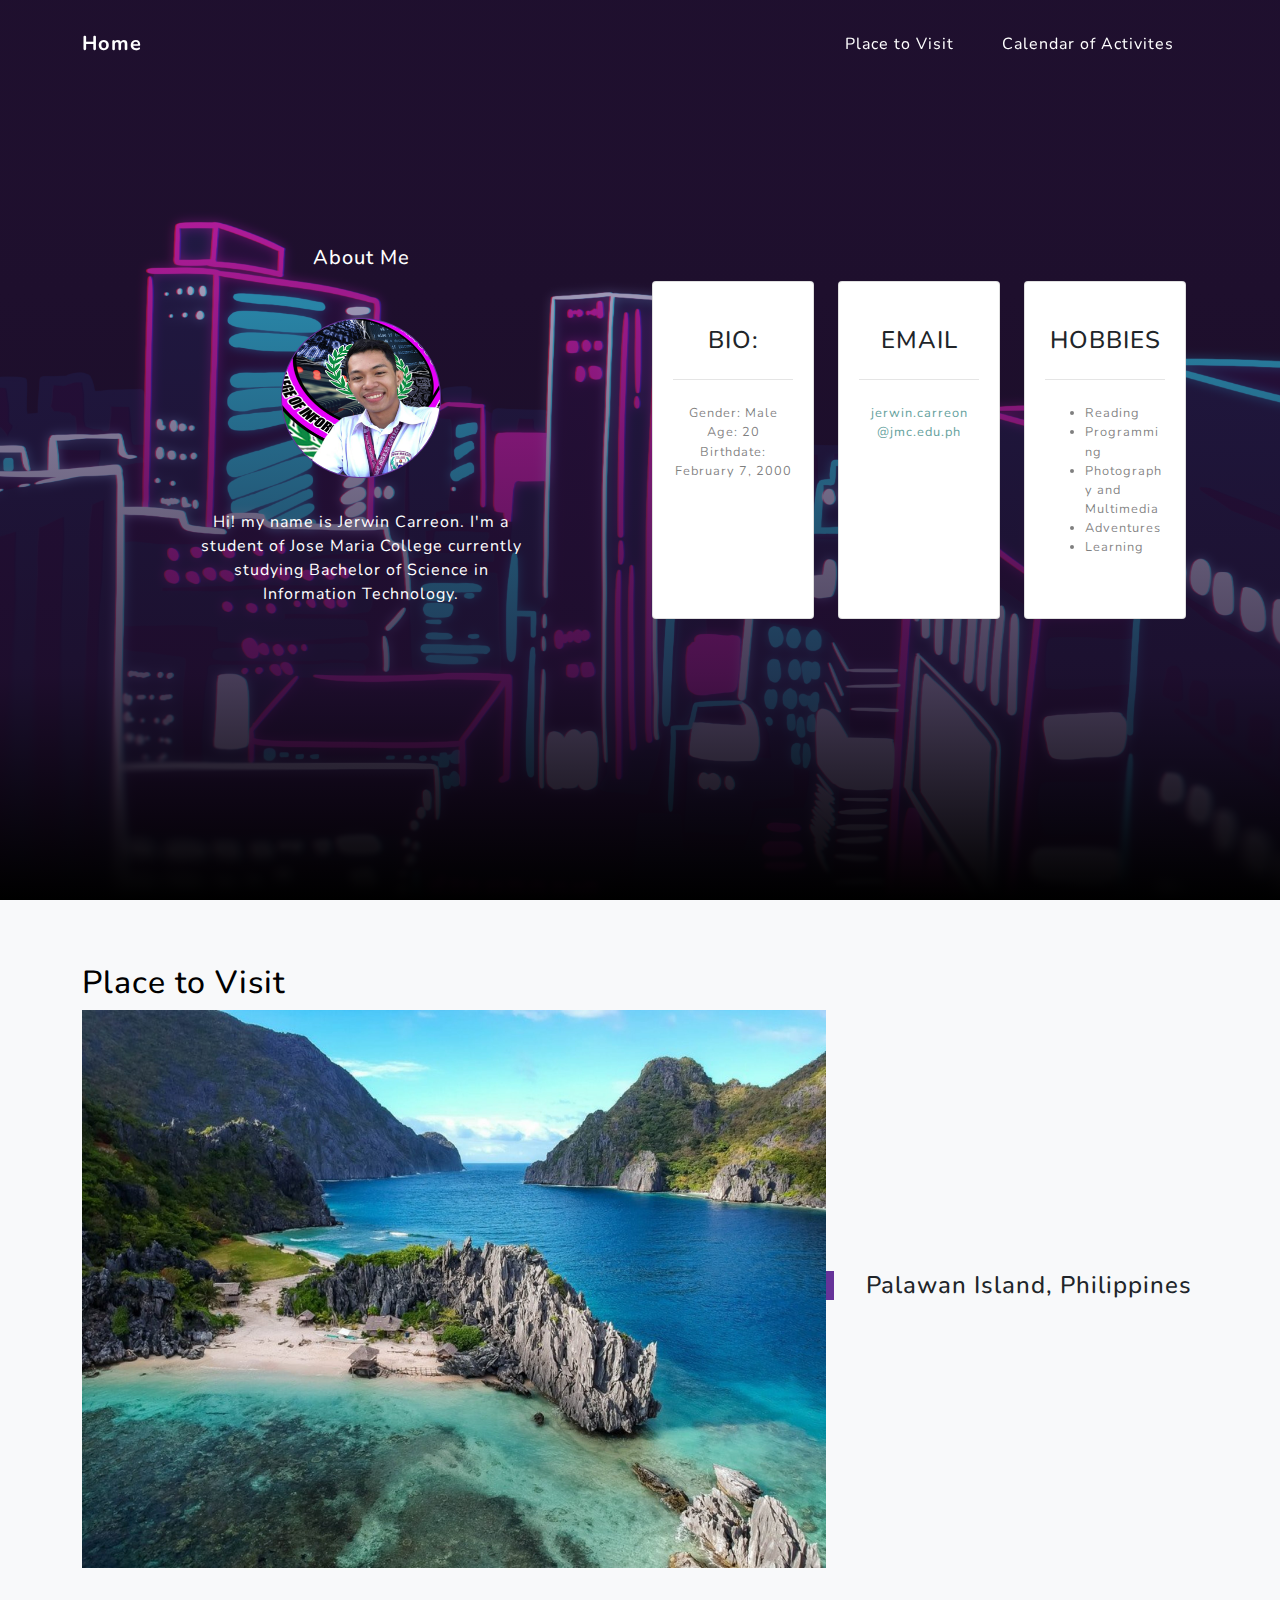
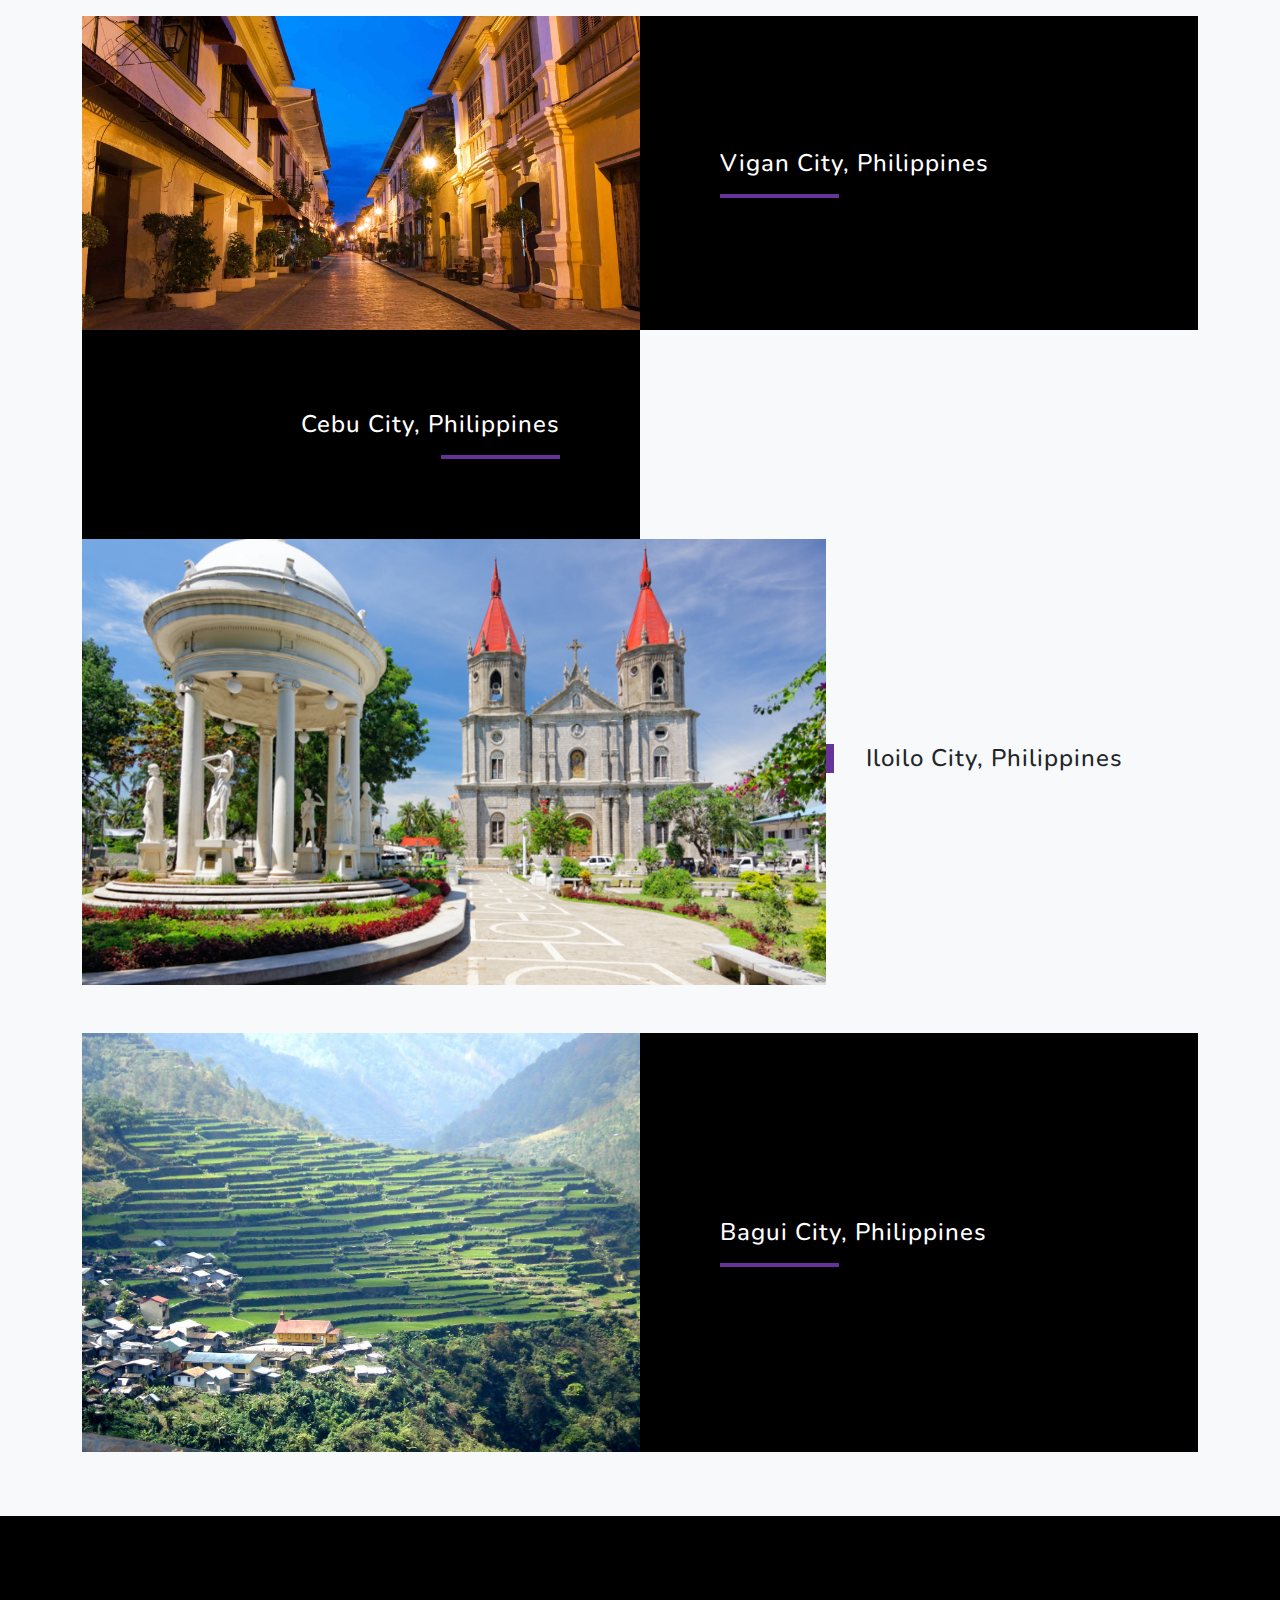
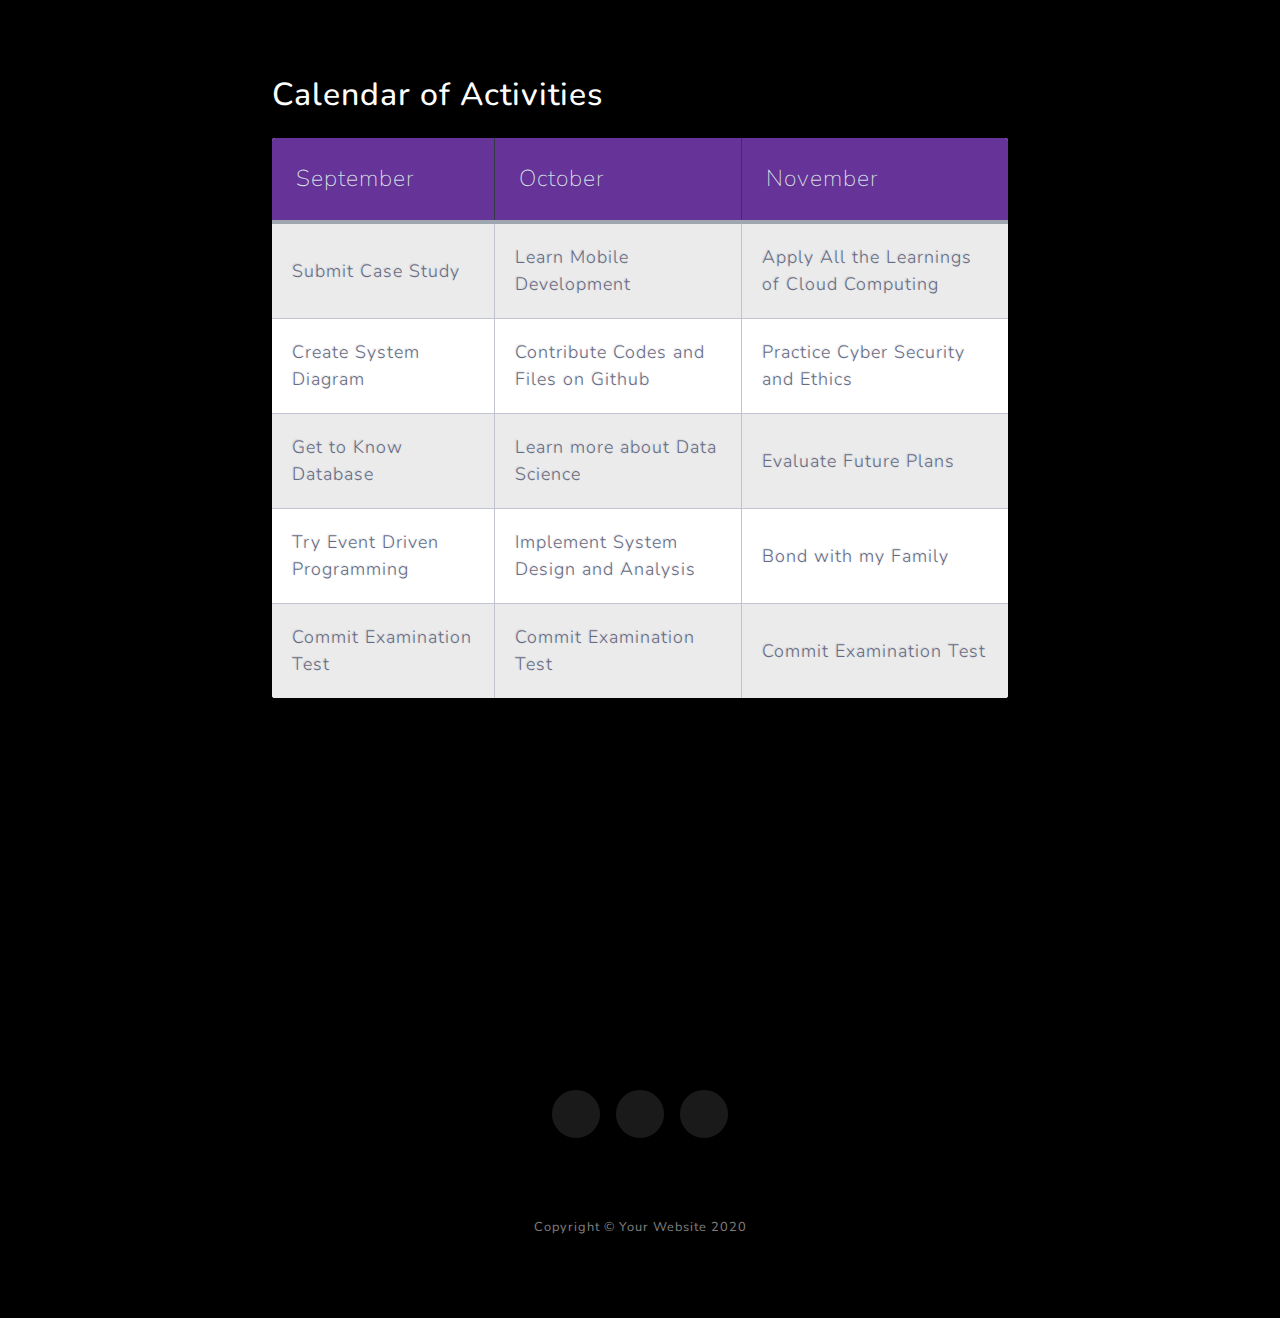
==== about/about.html @ 85ac8899 "first commit" ====
<!DOCTYPE html>
<html lang="en">
    <head>
        <meta charset="utf-8" />
        <meta name="viewport" content="width=device-width, initial-scale=1, shrink-to-fit=no" />
        <meta name="description" content="Personal Site" />
        <meta name="author" content="Jerwin Carreon" />
        <title>About</title>
        <link rel="icon" type="image/x-icon" href="assets/img/favicon.ico" />
        <!-- Font Awesome icons (free version)-->
        <script src="https://use.fontawesome.com/releases/v5.13.0/js/all.js" crossorigin="anonymous"></script>
        <!-- Google fonts-->
        <link href="https://fonts.googleapis.com/css?family=Varela+Round" rel="stylesheet" />
        <link href="https://fonts.googleapis.com/css?family=Nunito:200,200i,300,300i,400,400i,600,600i,700,700i,800,800i,900,900i" rel="stylesheet" />
        <!-- Core theme CSS (includes Bootstrap)-->
        <link href="../css/styles.css" rel="stylesheet" />
    </head>
    <body id="page-top">
        <!-- Navigation-->
        <nav class="navbar navbar-expand-lg navbar-light fixed-top" id="mainNav">
            <div class="container">
                <a class="navbar-brand js-scroll-trigger" href="../index.html">Home</a>
                <button class="navbar-toggler navbar-toggler-right" type="button" data-toggle="collapse" data-target="#navbarResponsive" aria-controls="navbarResponsive" aria-expanded="false" aria-label="Toggle navigation">
                    Menu
                    <i class="fas fa-bars"></i>
                </button>
                <div class="collapse navbar-collapse" id="navbarResponsive">
                    <ul class="navbar-nav ml-auto">
                        <li class="nav-item"><a class="nav-link js-scroll-trigger" href="#visit">Place to Visit</a></li>
                        <li class="nav-item"><a class="nav-link js-scroll-trigger" href="#calendar">Calendar of Activites</a></li>
                    </ul>
                </div>
            </div>
        </nav>
        <!-- Masthead-->
        <header class="masthead">
            <div class="container d-flex h-100 align-items-center">
                <div class="container">
                    <div class="row">
                        <div class="col-md-10 col-lg-8 mx-auto text-center">
                            <h2 class="text-white mb-5">About Me</h2>
                            <img class="jerpic" src="../assets/img/jerwin.png" alt="">
                            <p class="text-white mb-5">Hi! my name is Jerwin Carreon. I'm a student of Jose Maria College currently studying Bachelor of Science in Information Technology.</p>
                        </div>
                    </div>
                </div>
                <div class="container">
                    <div class="row">
                        <div class="col-md-4 mb-3 mb-md-0">
                            <div class="card py-4 h-100">
                                <div class="card-body text-center">
                                    <h4 class="text-uppercase m-0">Bio:</h4>
                                    <hr class="my-4" />
                                    <div class="small text-black-50">
                                        Gender: Male <br>
                                        Age: 20 <br>
                                        Birthdate: February 7, 2000 <br>
                                    </div>
                                </div>
                            </div>
                        </div>
                        <div class="col-md-4 mb-3 mb-md-0">
                            <div class="card py-4 h-100">
                                <div class="card-body text-center">
                                    <i class="fas fa-envelope text-primary mb-2"></i>
                                    <h4 class="text-uppercase m-0">Email</h4>
                                    <hr class="my-4" />
                                    <div class="small text-black-50"><a href="#!">
                                        jerwin.carreon<br>
                                        @jmc.edu.ph
                                    </a></div>
                                </div>
                            </div>
                        </div>
                        <div class="col-md-4 mb-3 mb-md-0">
                            <div class="card py-4 h-100">
                                <div class="card-body text-left">
                                    <h4 class="text-uppercase m-0 text-center">Hobbies</h4>
                                    <hr class="my-4" />
                                    <div class="small text-black-50">
                                        <ul>
                                            <li>Reading</li>
                                            <li>Programming</li>
                                            <li>Photography and Multimedia</li>
                                            <li>Adventures</li>
                                            <li>Learning</li>
                                        </ul>
                                    </div>
                                </div>
                            </div>
                        </div>
                    </div>     
                </div>
            </div>
        </header>
        <!-- Place to Visit-->
        <section class="visit-section bg-light" id="visit">
            <div class="container">
                <!-- Featured-->
                <h2 style="color:black">Place to Visit</h2>
                <div class="row align-items-center no-gutters mb-4 mb-lg-5">
                    <div class="col-xl-8 col-lg-7"><img class="img-fluid mb-3 mb-lg-0" src="../assets/img/Palawan.jpg" alt="" /></div>
                    <div class="col-xl-4 col-lg-5">
                        <div class="featured-text text-center text-lg-left">
                            <h4>Palawan Island, Philippines</h4>
                        </div>
                    </div>
                </div>
                <!-- Project One Row-->
                <div class="row justify-content-center no-gutters mb-5 mb-lg-0">
                    <div class="col-lg-6"><img class="img-fluid" src="../assets/img/Vigan.jpeg" alt="" /></div>
                    <div class="col-lg-6">
                        <div class="bg-black text-center h-100 project">
                            <div class="d-flex h-100">
                                <div class="project-text w-100 my-auto text-center text-lg-left">
                                    <h4 class="text-white">Vigan City, Philippines</h4>
                                    <hr class="d-none d-lg-block mb-0 ml-0" />
                                </div>
                            </div>
                        </div>
                    </div>
                </div>
                <!-- Project Two Row-->
                <div class="row justify-content-center no-gutters">
                    <div class="col-lg-6"><img class="img-fluid" src="../assets/img/Cebu.jpeg" alt="" /></div>
                    <div class="col-lg-6 order-lg-first">
                        <div class="bg-black text-center h-100 project">
                            <div class="d-flex h-100">
                                <div class="project-text w-100 my-auto text-center text-lg-right">
                                    <h4 class="text-white">Cebu City, Philippines</h4>
                                    <hr class="d-none d-lg-block mb-0 mr-0"/>
                                </div>
                            </div>
                        </div>
                    </div>
                </div>
                <div class="row align-items-center no-gutters mb-4 mb-lg-5">
                    <div class="col-xl-8 col-lg-7"><img class="img-fluid mb-3 mb-lg-0" src="../assets/img/Iloilo.png" alt="" /></div>
                    <div class="col-xl-4 col-lg-5">
                        <div class="featured-text text-center text-lg-left">
                            <h4>Iloilo City, Philippines</h4>
                        </div>
                    </div>
                </div>
                <!-- Project One Row-->
                <div class="row justify-content-center no-gutters mb-5 mb-lg-0">
                    <div class="col-lg-6"><img class="img-fluid" src="../assets/img/Baguio.jpeg" alt="" /></div>
                    <div class="col-lg-6">
                        <div class="bg-black text-center h-100 project">
                            <div class="d-flex h-100">
                                <div class="project-text w-100 my-auto text-center text-lg-left">
                                    <h4 class="text-white">Bagui City, Philippines</h4>
                                    <hr class="d-none d-lg-block mb-0 ml-0" />
                                </div>
                            </div>
                        </div>
                    </div>
                </div>
            </div>
        </section>
        <!-- Calendar of Activies-->
        <section class="calendar-selection" id="calendar">
            <div class="container">
                <div class="row">
                    <div class="col-lg-8 mx-auto">
                        <h2 class="text-white mb-4">Calendar of Activities</h2>
                          <table class="table-fill">
                            <thead>
                            <tr>
                            <th class="text-left">September</th>
                            <th class="text-left">October</th>
                            <th class="text-left">November</th>
                            </tr>
                            </thead>
                            <tbody class="table-hover">
                            <tr>
                            <td class="text-left">Submit Case Study</td>
                            <td class="text-left">Learn Mobile Development</td>
                            <td class="text-left">Apply All the Learnings of Cloud Computing</td>
                            </tr>
                            <tr>
                            <td class="text-left">Create System Diagram</td>
                            <td class="text-left">Contribute Codes and Files on Github</td>
                            <td class="text-left">Practice Cyber Security and Ethics</td>
                            </tr>
                            <tr>
                            <td class="text-left">Get to Know Database</td>
                            <td class="text-left">Learn more about Data Science</td>
                            <td class="text-left">Evaluate Future Plans</td>
                        </tr>
                            <tr>
                            <td class="text-left">Try Event Driven Programming</td>
                            <td class="text-left">Implement System Design and Analysis</td>
                            <td class="text-left">Bond with my Family</td>
                            </tr>
                            <tr>
                            <td class="text-left">Commit Examination Test</td>
                            <td class="text-left">Commit Examination Test</td>
                            <td class="text-left">Commit Examination Test</td>
                            </tr>
                            </tbody>
                            </table>
                            <br>
                            <br>
                            <br>
                    </div>
                </div>
            </div>
        </section>
        <!-- Contact-->
        <section class="contact-section bg-black">
            <div class="social d-flex justify-content-center">
                <a class="mx-2" href="#!"><i class="fab fa-twitter"></i></a>
                <a class="mx-2" href="#!"><i class="fab fa-facebook-f"></i></a>
                <a class="mx-2" href="#!"><i class="fab fa-github"></i></a>
            </div>
        </section>
        <!-- Footer-->
        <footer class="footer bg-black small text-center text-white-50"><div class="container">Copyright © Your Website 2020</div></footer>
        <!-- Bootstrap core JS-->
        <script src="https://cdnjs.cloudflare.com/ajax/libs/jquery/3.5.1/jquery.min.js"></script>
        <script src="https://stackpath.bootstrapcdn.com/bootstrap/4.5.0/js/bootstrap.bundle.min.js"></script>
        <!-- Third party plugin JS-->
        <script src="https://cdnjs.cloudflare.com/ajax/libs/jquery-easing/1.4.1/jquery.easing.min.js"></script>
        <!-- Core theme JS-->
        <script src="../js/scripts.js"></script>
    </body>
---- css/styles.css ----
@charset "UTF-8";

@import url(https://fonts.googleapis.com/css?family=Roboto:400,500,700,300,100);
/*!
* Start Bootstrap - Grayscale v6.0.2 (https://startbootstrap.com/themes/grayscale)
* Copyright 2013-2020 Start Bootstrap
* Licensed under MIT (https://github.com/StartBootstrap/startbootstrap-grayscale/blob/master/LICENSE)
*/
/*!
 * Bootstrap v4.5.0 (https://getbootstrap.com/)
 * Copyright 2011-2020 The Bootstrap Authors
 * Copyright 2011-2020 Twitter, Inc.
 * Licensed under MIT (https://github.com/twbs/bootstrap/blob/master/LICENSE)
 */
:root {
  --blue: #007bff;
  --indigo: #6610f2;
  --purple: #6f42c1;
  --pink: #e83e8c;
  --red: #dc3545;
  --orange: #fd7e14;
  --yellow: #ffc107;
  --green: #28a745;
  --teal: #64a19d;
  --cyan: #17a2b8;
  --white: #fff;
  --gray: #6c757d;
  --gray-dark: #343a40;
  --primary: #64a19d;
  --secondary: #6c757d;
  --success: #28a745;
  --info: #17a2b8;
  --warning: #ffc107;
  --danger: #dc3545;
  --light: #f8f9fa;
  --dark: #343a40;
  --black: #000000;
  --breakpoint-xs: 0;
  --breakpoint-sm: 576px;
  --breakpoint-md: 768px;
  --breakpoint-lg: 992px;
  --breakpoint-xl: 1200px;
  --font-family-sans-serif: -apple-system, BlinkMacSystemFont, "Segoe UI", Roboto, "Helvetica Neue", Arial, "Noto Sans", sans-serif, "Apple Color Emoji", "Segoe UI Emoji", "Segoe UI Symbol", "Noto Color Emoji";
  --font-family-monospace: SFMono-Regular, Menlo, Monaco, Consolas, "Liberation Mono", "Courier New", monospace;
}

*,
*::before,
*::after {
  box-sizing: border-box;
}

html {
  font-family: sans-serif;
  line-height: 1.15;
  -webkit-text-size-adjust: 100%;
  -webkit-tap-highlight-color: rgba(0, 0, 0, 0);
}

article, aside, figcaption, figure, footer, header, hgroup, main, nav, section {
  display: block;
}

body {
  margin: 0;
  font-family: "Nunito", -apple-system, BlinkMacSystemFont, "Segoe UI", Roboto, "Helvetica Neue", Arial, sans-serif, "Apple Color Emoji", "Segoe UI Emoji", "Segoe UI Symbol", "Noto Color Emoji";
  font-size: 1rem;
  font-weight: 400;
  line-height: 1.5;
  color: #212529;
  text-align: left;
  background-color: #fff;
}

[tabindex="-1"]:focus:not(:focus-visible) {
  outline: 0 !important;
}

hr {
  box-sizing: content-box;
  height: 0;
  overflow: visible;
}

h1, h2, h3, h4, h5, h6 {
  margin-top: 0;
  margin-bottom: 0.5rem;
}

p {
  margin-top: 0;
  margin-bottom: 1rem;
}

abbr[title],
abbr[data-original-title] {
  text-decoration: underline;
  -webkit-text-decoration: underline dotted;
          text-decoration: underline dotted;
  cursor: help;
  border-bottom: 0;
  -webkit-text-decoration-skip-ink: none;
          text-decoration-skip-ink: none;
}

address {
  margin-bottom: 1rem;
  font-style: normal;
  line-height: inherit;
}

ol,
ul,
dl {
  margin-top: 0;
  margin-bottom: 1rem;
}

ol ol,
ul ul,
ol ul,
ul ol {
  margin-bottom: 0;
}

dt {
  font-weight: 700;
}

dd {
  margin-bottom: 0.5rem;
  margin-left: 0;
}

blockquote {
  margin: 0 0 1rem;
}

b,
strong {
  font-weight: bolder;
}

small {
  font-size: 80%;
}

sub,
sup {
  position: relative;
  font-size: 75%;
  line-height: 0;
  vertical-align: baseline;
}

sub {
  bottom: -0.25em;
}

sup {
  top: -0.5em;
}

a {
  color: #64a19d;
  text-decoration: none;
  background-color: transparent;
}
a:hover {
  color: #467370;
  text-decoration: underline;
}

a:not([href]) {
  color: inherit;
  text-decoration: none;
}
a:not([href]):hover {
  color: inherit;
  text-decoration: none;
}

pre,
code,
kbd,
samp {
  font-family: SFMono-Regular, Menlo, Monaco, Consolas, "Liberation Mono", "Courier New", monospace;
  font-size: 1em;
}

pre {
  margin-top: 0;
  margin-bottom: 1rem;
  overflow: auto;
  -ms-overflow-style: scrollbar;
}

figure {
  margin: 0 0 1rem;
}

img {
  vertical-align: middle;
  border-style: none;
}

svg {
  overflow: hidden;
  vertical-align: middle;
}

table {
  border-collapse: collapse;
}

caption {
  padding-top: 0.75rem;
  padding-bottom: 0.75rem;
  color: #6c757d;
  text-align: left;
  caption-side: bottom;
}

th {
  text-align: inherit;
}

label {
  display: inline-block;
  margin-bottom: 0.5rem;
}

button {
  border-radius: 0;
}

button:focus {
  outline: 1px dotted;
  outline: 5px auto -webkit-focus-ring-color;
}

input,
button,
select,
optgroup,
textarea {
  margin: 0;
  font-family: inherit;
  font-size: inherit;
  line-height: inherit;
}

button,
input {
  overflow: visible;
}

button,
select {
  text-transform: none;
}

[role=button] {
  cursor: pointer;
}

select {
  word-wrap: normal;
}

button,
[type=button],
[type=reset],
[type=submit] {
  -webkit-appearance: button;
}

button:not(:disabled),
[type=button]:not(:disabled),
[type=reset]:not(:disabled),
[type=submit]:not(:disabled) {
  cursor: pointer;
}

button::-moz-focus-inner,
[type=button]::-moz-focus-inner,
[type=reset]::-moz-focus-inner,
[type=submit]::-moz-focus-inner {
  padding: 0;
  border-style: none;
}

input[type=radio],
input[type=checkbox] {
  box-sizing: border-box;
  padding: 0;
}

textarea {
  overflow: auto;
  resize: vertical;
}

fieldset {
  min-width: 0;
  padding: 0;
  margin: 0;
  border: 0;
}

legend {
  display: block;
  width: 100%;
  max-width: 100%;
  padding: 0;
  margin-bottom: 0.5rem;
  font-size: 1.5rem;
  line-height: inherit;
  color: inherit;
  white-space: normal;
}

progress {
  vertical-align: baseline;
}

[type=number]::-webkit-inner-spin-button,
[type=number]::-webkit-outer-spin-button {
  height: auto;
}

[type=search] {
  outline-offset: -2px;
  -webkit-appearance: none;
}

[type=search]::-webkit-search-decoration {
  -webkit-appearance: none;
}

::-webkit-file-upload-button {
  font: inherit;
  -webkit-appearance: button;
}

output {
  display: inline-block;
}

summary {
  display: list-item;
  cursor: pointer;
}

template {
  display: none;
}

[hidden] {
  display: none !important;
}

h1, h2, h3, h4, h5, h6,
.h1, .h2, .h3, .h4, .h5, .h6 {
  margin-bottom: 0.5rem;
  font-weight: 500;
  line-height: 1.2;
}

h1, .h1 {
  font-size: 2.5rem;
}

h2, .h2 {
  font-size: 2rem;
}

h3, .h3 {
  font-size: 1.75rem;
}

h4, .h4 {
  font-size: 1.5rem;
}

h5, .h5 {
  font-size: 1.25rem;
}

h6, .h6 {
  font-size: 1rem;
}

.lead {
  font-size: 1.25rem;
  font-weight: 300;
}

.display-1 {
  font-size: 6rem;
  font-weight: 300;
  line-height: 1.2;
}

.display-2 {
  font-size: 5.5rem;
  font-weight: 300;
  line-height: 1.2;
}

.display-3 {
  font-size: 4.5rem;
  font-weight: 300;
  line-height: 1.2;
}

.display-4 {
  font-size: 3.5rem;
  font-weight: 300;
  line-height: 1.2;
}

hr {
  margin-top: 1rem;
  margin-bottom: 1rem;
  border: 0;
  border-top: 1px solid rgba(0, 0, 0, 0.1);
}

small,
.small {
  font-size: 80%;
  font-weight: 400;
}

mark,
.mark {
  padding: 0.2em;
  background-color: #fcf8e3;
}

.list-unstyled {
  padding-left: 0;
  list-style: none;
}

.list-inline {
  padding-left: 0;
  list-style: none;
}

.list-inline-item {
  display: inline-block;
}
.list-inline-item:not(:last-child) {
  margin-right: 0.5rem;
}

.initialism {
  font-size: 90%;
  text-transform: uppercase;
}

.blockquote {
  margin-bottom: 1rem;
  font-size: 1.25rem;
}

.blockquote-footer {
  display: block;
  font-size: 80%;
  color: #6c757d;
}
.blockquote-footer::before {
  content: "— ";
}

.img-fluid {
  max-width: 100%;
  height: auto;
}

.img-thumbnail {
  padding: 0.25rem;
  background-color: #fff;
  border: 1px solid #dee2e6;
  border-radius: 0.25rem;
  max-width: 100%;
  height: auto;
}

.figure {
  display: inline-block;
}

.figure-img {
  margin-bottom: 0.5rem;
  line-height: 1;
}

.figure-caption {
  font-size: 90%;
  color: #6c757d;
}

code {
  font-size: 87.5%;
  color: #e83e8c;
  word-wrap: break-word;
}
a > code {
  color: inherit;
}

kbd {
  padding: 0.2rem 0.4rem;
  font-size: 87.5%;
  color: #fff;
  background-color: #212529;
  border-radius: 0.2rem;
}
kbd kbd {
  padding: 0;
  font-size: 100%;
  font-weight: 700;
}

pre {
  display: block;
  font-size: 87.5%;
  color: #212529;
}
pre code {
  font-size: inherit;
  color: inherit;
  word-break: normal;
}

.pre-scrollable {
  max-height: 340px;
  overflow-y: scroll;
}

.container {
  width: 100%;
  padding-right: 0.75rem;
  padding-left: 0.75rem;
  margin-right: auto;
  margin-left: auto;
}
@media (min-width: 576px) {
  .container {
    max-width: 540px;
  }
}
@media (min-width: 768px) {
  .container {
    max-width: 720px;
  }
}
@media (min-width: 992px) {
  .container {
    max-width: 960px;
  }
}
@media (min-width: 1200px) {
  .container {
    max-width: 1140px;
  }
}

.container-fluid, .container-xl, .container-lg, .container-md, .container-sm {
  width: 100%;
  padding-right: 0.75rem;
  padding-left: 0.75rem;
  margin-right: auto;
  margin-left: auto;
}

@media (min-width: 576px) {
  .container-sm, .container {
    max-width: 540px;
  }
}
@media (min-width: 768px) {
  .container-md, .container-sm, .container {
    max-width: 720px;
  }
}
@media (min-width: 992px) {
  .container-lg, .container-md, .container-sm, .container {
    max-width: 960px;
  }
}
@media (min-width: 1200px) {
  .container-xl, .container-lg, .container-md, .container-sm, .container {
    max-width: 1140px;
  }
}
.row {
  display: flex;
  flex-wrap: wrap;
  margin-right: -0.75rem;
  margin-left: -0.75rem;
}

.no-gutters {
  margin-right: 0;
  margin-left: 0;
}
.no-gutters > .col,
.no-gutters > [class*=col-] {
  padding-right: 0;
  padding-left: 0;
}

.col-xl,
.col-xl-auto, .col-xl-12, .col-xl-11, .col-xl-10, .col-xl-9, .col-xl-8, .col-xl-7, .col-xl-6, .col-xl-5, .col-xl-4, .col-xl-3, .col-xl-2, .col-xl-1, .col-lg,
.col-lg-auto, .col-lg-12, .col-lg-11, .col-lg-10, .col-lg-9, .col-lg-8, .col-lg-7, .col-lg-6, .col-lg-5, .col-lg-4, .col-lg-3, .col-lg-2, .col-lg-1, .col-md,
.col-md-auto, .col-md-12, .col-md-11, .col-md-10, .col-md-9, .col-md-8, .col-md-7, .col-md-6, .col-md-5, .col-md-4, .col-md-3, .col-md-2, .col-md-1, .col-sm,
.col-sm-auto, .col-sm-12, .col-sm-11, .col-sm-10, .col-sm-9, .col-sm-8, .col-sm-7, .col-sm-6, .col-sm-5, .col-sm-4, .col-sm-3, .col-sm-2, .col-sm-1, .col,
.col-auto, .col-12, .col-11, .col-10, .col-9, .col-8, .col-7, .col-6, .col-5, .col-4, .col-3, .col-2, .col-1 {
  position: relative;
  width: 100%;
  padding-right: 0.75rem;
  padding-left: 0.75rem;
}

.col {
  flex-basis: 0;
  flex-grow: 1;
  min-width: 0;
  max-width: 100%;
}

.row-cols-1 > * {
  flex: 0 0 100%;
  max-width: 100%;
}

.row-cols-2 > * {
  flex: 0 0 50%;
  max-width: 50%;
}

.row-cols-3 > * {
  flex: 0 0 33.3333333333%;
  max-width: 33.3333333333%;
}

.row-cols-4 > * {
  flex: 0 0 25%;
  max-width: 25%;
}

.row-cols-5 > * {
  flex: 0 0 20%;
  max-width: 20%;
}

.row-cols-6 > * {
  flex: 0 0 16.6666666667%;
  max-width: 16.6666666667%;
}

.col-auto {
  flex: 0 0 auto;
  width: auto;
  max-width: 100%;
}

.col-1 {
  flex: 0 0 8.3333333333%;
  max-width: 8.3333333333%;
}

.col-2 {
  flex: 0 0 16.6666666667%;
  max-width: 16.6666666667%;
}

.col-3 {
  flex: 0 0 25%;
  max-width: 25%;
}

.col-4 {
  flex: 0 0 33.3333333333%;
  max-width: 33.3333333333%;
}

.col-5 {
  flex: 0 0 41.6666666667%;
  max-width: 41.6666666667%;
}

.col-6 {
  flex: 0 0 50%;
  max-width: 50%;
}

.col-7 {
  flex: 0 0 58.3333333333%;
  max-width: 58.3333333333%;
}

.col-8 {
  flex: 0 0 66.6666666667%;
  max-width: 66.6666666667%;
}

.col-9 {
  flex: 0 0 75%;
  max-width: 75%;
}

.col-10 {
  flex: 0 0 83.3333333333%;
  max-width: 83.3333333333%;
}

.col-11 {
  flex: 0 0 91.6666666667%;
  max-width: 91.6666666667%;
}

.col-12 {
  flex: 0 0 100%;
  max-width: 100%;
}

.order-first {
  order: -1;
}

.order-last {
  order: 13;
}

.order-0 {
  order: 0;
}

.order-1 {
  order: 1;
}

.order-2 {
  order: 2;
}

.order-3 {
  order: 3;
}

.order-4 {
  order: 4;
}

.order-5 {
  order: 5;
}

.order-6 {
  order: 6;
}

.order-7 {
  order: 7;
}

.order-8 {
  order: 8;
}

.order-9 {
  order: 9;
}

.order-10 {
  order: 10;
}

.order-11 {
  order: 11;
}

.order-12 {
  order: 12;
}

.offset-1 {
  margin-left: 8.3333333333%;
}

.offset-2 {
  margin-left: 16.6666666667%;
}

.offset-3 {
  margin-left: 25%;
}

.offset-4 {
  margin-left: 33.3333333333%;
}

.offset-5 {
  margin-left: 41.6666666667%;
}

.offset-6 {
  margin-left: 50%;
}

.offset-7 {
  margin-left: 58.3333333333%;
}

.offset-8 {
  margin-left: 66.6666666667%;
}

.offset-9 {
  margin-left: 75%;
}

.offset-10 {
  margin-left: 83.3333333333%;
}

.offset-11 {
  margin-left: 91.6666666667%;
}

@media (min-width: 576px) {
  .col-sm {
    flex-basis: 0;
    flex-grow: 1;
    min-width: 0;
    max-width: 100%;
  }

  .row-cols-sm-1 > * {
    flex: 0 0 100%;
    max-width: 100%;
  }

  .row-cols-sm-2 > * {
    flex: 0 0 50%;
    max-width: 50%;
  }

  .row-cols-sm-3 > * {
    flex: 0 0 33.3333333333%;
    max-width: 33.3333333333%;
  }

  .row-cols-sm-4 > * {
    flex: 0 0 25%;
    max-width: 25%;
  }

  .row-cols-sm-5 > * {
    flex: 0 0 20%;
    max-width: 20%;
  }

  .row-cols-sm-6 > * {
    flex: 0 0 16.6666666667%;
    max-width: 16.6666666667%;
  }

  .col-sm-auto {
    flex: 0 0 auto;
    width: auto;
    max-width: 100%;
  }

  .col-sm-1 {
    flex: 0 0 8.3333333333%;
    max-width: 8.3333333333%;
  }

  .col-sm-2 {
    flex: 0 0 16.6666666667%;
    max-width: 16.6666666667%;
  }

  .col-sm-3 {
    flex: 0 0 25%;
    max-width: 25%;
  }

  .col-sm-4 {
    flex: 0 0 33.3333333333%;
    max-width: 33.3333333333%;
  }

  .col-sm-5 {
    flex: 0 0 41.6666666667%;
    max-width: 41.6666666667%;
  }

  .col-sm-6 {
    flex: 0 0 50%;
    max-width: 50%;
  }

  .col-sm-7 {
    flex: 0 0 58.3333333333%;
    max-width: 58.3333333333%;
  }

  .col-sm-8 {
    flex: 0 0 66.6666666667%;
    max-width: 66.6666666667%;
  }

  .col-sm-9 {
    flex: 0 0 75%;
    max-width: 75%;
  }

  .col-sm-10 {
    flex: 0 0 83.3333333333%;
    max-width: 83.3333333333%;
  }

  .col-sm-11 {
    flex: 0 0 91.6666666667%;
    max-width: 91.6666666667%;
  }

  .col-sm-12 {
    flex: 0 0 100%;
    max-width: 100%;
  }

  .order-sm-first {
    order: -1;
  }

  .order-sm-last {
    order: 13;
  }

  .order-sm-0 {
    order: 0;
  }

  .order-sm-1 {
    order: 1;
  }

  .order-sm-2 {
    order: 2;
  }

  .order-sm-3 {
    order: 3;
  }

  .order-sm-4 {
    order: 4;
  }

  .order-sm-5 {
    order: 5;
  }

  .order-sm-6 {
    order: 6;
  }

  .order-sm-7 {
    order: 7;
  }

  .order-sm-8 {
    order: 8;
  }

  .order-sm-9 {
    order: 9;
  }

  .order-sm-10 {
    order: 10;
  }

  .order-sm-11 {
    order: 11;
  }

  .order-sm-12 {
    order: 12;
  }

  .offset-sm-0 {
    margin-left: 0;
  }

  .offset-sm-1 {
    margin-left: 8.3333333333%;
  }

  .offset-sm-2 {
    margin-left: 16.6666666667%;
  }

  .offset-sm-3 {
    margin-left: 25%;
  }

  .offset-sm-4 {
    margin-left: 33.3333333333%;
  }

  .offset-sm-5 {
    margin-left: 41.6666666667%;
  }

  .offset-sm-6 {
    margin-left: 50%;
  }

  .offset-sm-7 {
    margin-left: 58.3333333333%;
  }

  .offset-sm-8 {
    margin-left: 66.6666666667%;
  }

  .offset-sm-9 {
    margin-left: 75%;
  }

  .offset-sm-10 {
    margin-left: 83.3333333333%;
  }

  .offset-sm-11 {
    margin-left: 91.6666666667%;
  }
}
@media (min-width: 768px) {
  .col-md {
    flex-basis: 0;
    flex-grow: 1;
    min-width: 0;
    max-width: 100%;
  }

  .row-cols-md-1 > * {
    flex: 0 0 100%;
    max-width: 100%;
  }

  .row-cols-md-2 > * {
    flex: 0 0 50%;
    max-width: 50%;
  }

  .row-cols-md-3 > * {
    flex: 0 0 33.3333333333%;
    max-width: 33.3333333333%;
  }

  .row-cols-md-4 > * {
    flex: 0 0 25%;
    max-width: 25%;
  }

  .row-cols-md-5 > * {
    flex: 0 0 20%;
    max-width: 20%;
  }

  .row-cols-md-6 > * {
    flex: 0 0 16.6666666667%;
    max-width: 16.6666666667%;
  }

  .col-md-auto {
    flex: 0 0 auto;
    width: auto;
    max-width: 100%;
  }

  .col-md-1 {
    flex: 0 0 8.3333333333%;
    max-width: 8.3333333333%;
  }

  .col-md-2 {
    flex: 0 0 16.6666666667%;
    max-width: 16.6666666667%;
  }

  .col-md-3 {
    flex: 0 0 25%;
    max-width: 25%;
  }

  .col-md-4 {
    flex: 0 0 33.3333333333%;
    max-width: 33.3333333333%;
  }

  .col-md-5 {
    flex: 0 0 41.6666666667%;
    max-width: 41.6666666667%;
  }

  .col-md-6 {
    flex: 0 0 50%;
    max-width: 50%;
  }

  .col-md-7 {
    flex: 0 0 58.3333333333%;
    max-width: 58.3333333333%;
  }

  .col-md-8 {
    flex: 0 0 66.6666666667%;
    max-width: 66.6666666667%;
  }

  .col-md-9 {
    flex: 0 0 75%;
    max-width: 75%;
  }

  .col-md-10 {
    flex: 0 0 83.3333333333%;
    max-width: 83.3333333333%;
  }

  .col-md-11 {
    flex: 0 0 91.6666666667%;
    max-width: 91.6666666667%;
  }

  .col-md-12 {
    flex: 0 0 100%;
    max-width: 100%;
  }

  .order-md-first {
    order: -1;
  }

  .order-md-last {
    order: 13;
  }

  .order-md-0 {
    order: 0;
  }

  .order-md-1 {
    order: 1;
  }

  .order-md-2 {
    order: 2;
  }

  .order-md-3 {
    order: 3;
  }

  .order-md-4 {
    order: 4;
  }

  .order-md-5 {
    order: 5;
  }

  .order-md-6 {
    order: 6;
  }

  .order-md-7 {
    order: 7;
  }

  .order-md-8 {
    order: 8;
  }

  .order-md-9 {
    order: 9;
  }

  .order-md-10 {
    order: 10;
  }

  .order-md-11 {
    order: 11;
  }

  .order-md-12 {
    order: 12;
  }

  .offset-md-0 {
    margin-left: 0;
  }

  .offset-md-1 {
    margin-left: 8.3333333333%;
  }

  .offset-md-2 {
    margin-left: 16.6666666667%;
  }

  .offset-md-3 {
    margin-left: 25%;
  }

  .offset-md-4 {
    margin-left: 33.3333333333%;
  }

  .offset-md-5 {
    margin-left: 41.6666666667%;
  }

  .offset-md-6 {
    margin-left: 50%;
  }

  .offset-md-7 {
    margin-left: 58.3333333333%;
  }

  .offset-md-8 {
    margin-left: 66.6666666667%;
  }

  .offset-md-9 {
    margin-left: 75%;
  }

  .offset-md-10 {
    margin-left: 83.3333333333%;
  }

  .offset-md-11 {
    margin-left: 91.6666666667%;
  }
}
@media (min-width: 992px) {
  .col-lg {
    flex-basis: 0;
    flex-grow: 1;
    min-width: 0;
    max-width: 100%;
  }

  .row-cols-lg-1 > * {
    flex: 0 0 100%;
    max-width: 100%;
  }

  .row-cols-lg-2 > * {
    flex: 0 0 50%;
    max-width: 50%;
  }

  .row-cols-lg-3 > * {
    flex: 0 0 33.3333333333%;
    max-width: 33.3333333333%;
  }

  .row-cols-lg-4 > * {
    flex: 0 0 25%;
    max-width: 25%;
  }

  .row-cols-lg-5 > * {
    flex: 0 0 20%;
    max-width: 20%;
  }

  .row-cols-lg-6 > * {
    flex: 0 0 16.6666666667%;
    max-width: 16.6666666667%;
  }

  .col-lg-auto {
    flex: 0 0 auto;
    width: auto;
    max-width: 100%;
  }

  .col-lg-1 {
    flex: 0 0 8.3333333333%;
    max-width: 8.3333333333%;
  }

  .col-lg-2 {
    flex: 0 0 16.6666666667%;
    max-width: 16.6666666667%;
  }

  .col-lg-3 {
    flex: 0 0 25%;
    max-width: 25%;
  }

  .col-lg-4 {
    flex: 0 0 33.3333333333%;
    max-width: 33.3333333333%;
  }

  .col-lg-5 {
    flex: 0 0 41.6666666667%;
    max-width: 41.6666666667%;
  }

  .col-lg-6 {
    flex: 0 0 50%;
    max-width: 50%;
  }

  .col-lg-7 {
    flex: 0 0 58.3333333333%;
    max-width: 58.3333333333%;
  }

  .col-lg-8 {
    flex: 0 0 66.6666666667%;
    max-width: 66.6666666667%;
  }

  .col-lg-9 {
    flex: 0 0 75%;
    max-width: 75%;
  }

  .col-lg-10 {
    flex: 0 0 83.3333333333%;
    max-width: 83.3333333333%;
  }

  .col-lg-11 {
    flex: 0 0 91.6666666667%;
    max-width: 91.6666666667%;
  }

  .col-lg-12 {
    flex: 0 0 100%;
    max-width: 100%;
  }

  .order-lg-first {
    order: -1;
  }

  .order-lg-last {
    order: 13;
  }

  .order-lg-0 {
    order: 0;
  }

  .order-lg-1 {
    order: 1;
  }

  .order-lg-2 {
    order: 2;
  }

  .order-lg-3 {
    order: 3;
  }

  .order-lg-4 {
    order: 4;
  }

  .order-lg-5 {
    order: 5;
  }

  .order-lg-6 {
    order: 6;
  }

  .order-lg-7 {
    order: 7;
  }

  .order-lg-8 {
    order: 8;
  }

  .order-lg-9 {
    order: 9;
  }

  .order-lg-10 {
    order: 10;
  }

  .order-lg-11 {
    order: 11;
  }

  .order-lg-12 {
    order: 12;
  }

  .offset-lg-0 {
    margin-left: 0;
  }

  .offset-lg-1 {
    margin-left: 8.3333333333%;
  }

  .offset-lg-2 {
    margin-left: 16.6666666667%;
  }

  .offset-lg-3 {
    margin-left: 25%;
  }

  .offset-lg-4 {
    margin-left: 33.3333333333%;
  }

  .offset-lg-5 {
    margin-left: 41.6666666667%;
  }

  .offset-lg-6 {
    margin-left: 50%;
  }

  .offset-lg-7 {
    margin-left: 58.3333333333%;
  }

  .offset-lg-8 {
    margin-left: 66.6666666667%;
  }

  .offset-lg-9 {
    margin-left: 75%;
  }

  .offset-lg-10 {
    margin-left: 83.3333333333%;
  }

  .offset-lg-11 {
    margin-left: 91.6666666667%;
  }
}
@media (min-width: 1200px) {
  .col-xl {
    flex-basis: 0;
    flex-grow: 1;
    min-width: 0;
    max-width: 100%;
  }

  .row-cols-xl-1 > * {
    flex: 0 0 100%;
    max-width: 100%;
  }

  .row-cols-xl-2 > * {
    flex: 0 0 50%;
    max-width: 50%;
  }

  .row-cols-xl-3 > * {
    flex: 0 0 33.3333333333%;
    max-width: 33.3333333333%;
  }

  .row-cols-xl-4 > * {
    flex: 0 0 25%;
    max-width: 25%;
  }

  .row-cols-xl-5 > * {
    flex: 0 0 20%;
    max-width: 20%;
  }

  .row-cols-xl-6 > * {
    flex: 0 0 16.6666666667%;
    max-width: 16.6666666667%;
  }

  .col-xl-auto {
    flex: 0 0 auto;
    width: auto;
    max-width: 100%;
  }

  .col-xl-1 {
    flex: 0 0 8.3333333333%;
    max-width: 8.3333333333%;
  }

  .col-xl-2 {
    flex: 0 0 16.6666666667%;
    max-width: 16.6666666667%;
  }

  .col-xl-3 {
    flex: 0 0 25%;
    max-width: 25%;
  }

  .col-xl-4 {
    flex: 0 0 33.3333333333%;
    max-width: 33.3333333333%;
  }

  .col-xl-5 {
    flex: 0 0 41.6666666667%;
    max-width: 41.6666666667%;
  }

  .col-xl-6 {
    flex: 0 0 50%;
    max-width: 50%;
  }

  .col-xl-7 {
    flex: 0 0 58.3333333333%;
    max-width: 58.3333333333%;
  }

  .col-xl-8 {
    flex: 0 0 66.6666666667%;
    max-width: 66.6666666667%;
  }

  .col-xl-9 {
    flex: 0 0 75%;
    max-width: 75%;
  }

  .col-xl-10 {
    flex: 0 0 83.3333333333%;
    max-width: 83.3333333333%;
  }

  .col-xl-11 {
    flex: 0 0 91.6666666667%;
    max-width: 91.6666666667%;
  }

  .col-xl-12 {
    flex: 0 0 100%;
    max-width: 100%;
  }

  .order-xl-first {
    order: -1;
  }

  .order-xl-last {
    order: 13;
  }

  .order-xl-0 {
    order: 0;
  }

  .order-xl-1 {
    order: 1;
  }

  .order-xl-2 {
    order: 2;
  }

  .order-xl-3 {
    order: 3;
  }

  .order-xl-4 {
    order: 4;
  }

  .order-xl-5 {
    order: 5;
  }

  .order-xl-6 {
    order: 6;
  }

  .order-xl-7 {
    order: 7;
  }

  .order-xl-8 {
    order: 8;
  }

  .order-xl-9 {
    order: 9;
  }

  .order-xl-10 {
    order: 10;
  }

  .order-xl-11 {
    order: 11;
  }

  .order-xl-12 {
    order: 12;
  }

  .offset-xl-0 {
    margin-left: 0;
  }

  .offset-xl-1 {
    margin-left: 8.3333333333%;
  }

  .offset-xl-2 {
    margin-left: 16.6666666667%;
  }

  .offset-xl-3 {
    margin-left: 25%;
  }

  .offset-xl-4 {
    margin-left: 33.3333333333%;
  }

  .offset-xl-5 {
    margin-left: 41.6666666667%;
  }

  .offset-xl-6 {
    margin-left: 50%;
  }

  .offset-xl-7 {
    margin-left: 58.3333333333%;
  }

  .offset-xl-8 {
    margin-left: 66.6666666667%;
  }

  .offset-xl-9 {
    margin-left: 75%;
  }

  .offset-xl-10 {
    margin-left: 83.3333333333%;
  }

  .offset-xl-11 {
    margin-left: 91.6666666667%;
  }
}
.table {
  width: 100%;
  margin-bottom: 1rem;
  color: #212529;
}
.table th,
.table td {
  padding: 0.75rem;
  vertical-align: top;
  border-top: 1px solid #dee2e6;
}
.table thead th {
  vertical-align: bottom;
  border-bottom: 2px solid #dee2e6;
}
.table tbody + tbody {
  border-top: 2px solid #dee2e6;
}

.table-sm th,
.table-sm td {
  padding: 0.3rem;
}

.table-bordered {
  border: 1px solid #dee2e6;
}
.table-bordered th,
.table-bordered td {
  border: 1px solid #dee2e6;
}
.table-bordered thead th,
.table-bordered thead td {
  border-bottom-width: 2px;
}

.table-borderless th,
.table-borderless td,
.table-borderless thead th,
.table-borderless tbody + tbody {
  border: 0;
}

.table-striped tbody tr:nth-of-type(odd) {
  background-color: rgba(0, 0, 0, 0.05);
}

.table-hover tbody tr:hover {
  color: #212529;
  background-color: rgba(0, 0, 0, 0.075);
}

.table-primary,
.table-primary > th,
.table-primary > td {
  background-color: #d4e5e4;
}
.table-primary th,
.table-primary td,
.table-primary thead th,
.table-primary tbody + tbody {
  border-color: #aececc;
}

.table-hover .table-primary:hover {
  background-color: #c4dbda;
}
.table-hover .table-primary:hover > td,
.table-hover .table-primary:hover > th {
  background-color: #c4dbda;
}

.table-secondary,
.table-secondary > th,
.table-secondary > td {
  background-color: #d6d8db;
}
.table-secondary th,
.table-secondary td,
.table-secondary thead th,
.table-secondary tbody + tbody {
  border-color: #b3b7bb;
}

.table-hover .table-secondary:hover {
  background-color: #c8cbcf;
}
.table-hover .table-secondary:hover > td,
.table-hover .table-secondary:hover > th {
  background-color: #c8cbcf;
}

.table-success,
.table-success > th,
.table-success > td {
  background-color: #c3e6cb;
}
.table-success th,
.table-success td,
.table-success thead th,
.table-success tbody + tbody {
  border-color: #8fd19e;
}

.table-hover .table-success:hover {
  background-color: #b1dfbb;
}
.table-hover .table-success:hover > td,
.table-hover .table-success:hover > th {
  background-color: #b1dfbb;
}

.table-info,
.table-info > th,
.table-info > td {
  background-color: #bee5eb;
}
.table-info th,
.table-info td,
.table-info thead th,
.table-info tbody + tbody {
  border-color: #86cfda;
}

.table-hover .table-info:hover {
  background-color: #abdde5;
}
.table-hover .table-info:hover > td,
.table-hover .table-info:hover > th {
  background-color: #abdde5;
}

.table-warning,
.table-warning > th,
.table-warning > td {
  background-color: #ffeeba;
}
.table-warning th,
.table-warning td,
.table-warning thead th,
.table-warning tbody + tbody {
  border-color: #ffdf7e;
}

.table-hover .table-warning:hover {
  background-color: #ffe8a1;
}
.table-hover .table-warning:hover > td,
.table-hover .table-warning:hover > th {
  background-color: #ffe8a1;
}

.table-danger,
.table-danger > th,
.table-danger > td {
  background-color: #f5c6cb;
}
.table-danger th,
.table-danger td,
.table-danger thead th,
.table-danger tbody + tbody {
  border-color: #ed969e;
}

.table-hover .table-danger:hover {
  background-color: #f1b0b7;
}
.table-hover .table-danger:hover > td,
.table-hover .table-danger:hover > th {
  background-color: #f1b0b7;
}

.table-light,
.table-light > th,
.table-light > td {
  background-color: #fdfdfe;
}
.table-light th,
.table-light td,
.table-light thead th,
.table-light tbody + tbody {
  border-color: #fbfcfc;
}

.table-hover .table-light:hover {
  background-color: #ececf6;
}
.table-hover .table-light:hover > td,
.table-hover .table-light:hover > th {
  background-color: #ececf6;
}

.table-dark,
.table-dark > th,
.table-dark > td {
  background-color: #c6c8ca;
}
.table-dark th,
.table-dark td,
.table-dark thead th,
.table-dark tbody + tbody {
  border-color: #95999c;
}

.table-hover .table-dark:hover {
  background-color: #b9bbbe;
}
.table-hover .table-dark:hover > td,
.table-hover .table-dark:hover > th {
  background-color: #b9bbbe;
}

.table-black,
.table-black > th,
.table-black > td {
  background-color: #b8b8b8;
}
.table-black th,
.table-black td,
.table-black thead th,
.table-black tbody + tbody {
  border-color: #7a7a7a;
}

.table-hover .table-black:hover {
  background-color: #ababab;
}
.table-hover .table-black:hover > td,
.table-hover .table-black:hover > th {
  background-color: #ababab;
}

.table-active,
.table-active > th,
.table-active > td {
  background-color: rgba(0, 0, 0, 0.075);
}

.table-hover .table-active:hover {
  background-color: rgba(0, 0, 0, 0.075);
}
.table-hover .table-active:hover > td,
.table-hover .table-active:hover > th {
  background-color: rgba(0, 0, 0, 0.075);
}

.table .thead-dark th {
  color: #fff;
  background-color: #343a40;
  border-color: #454d55;
}
.table .thead-light th {
  color: #495057;
  background-color: #e9ecef;
  border-color: #dee2e6;
}

.table-dark {
  color: #fff;
  background-color: #343a40;
}
.table-dark th,
.table-dark td,
.table-dark thead th {
  border-color: #454d55;
}
.table-dark.table-bordered {
  border: 0;
}
.table-dark.table-striped tbody tr:nth-of-type(odd) {
  background-color: rgba(255, 255, 255, 0.05);
}
.table-dark.table-hover tbody tr:hover {
  color: #fff;
  background-color: rgba(255, 255, 255, 0.075);
}

@media (max-width: 575.98px) {
  .table-responsive-sm {
    display: block;
    width: 100%;
    overflow-x: auto;
    -webkit-overflow-scrolling: touch;
  }
  .table-responsive-sm > .table-bordered {
    border: 0;
  }
}
@media (max-width: 767.98px) {
  .table-responsive-md {
    display: block;
    width: 100%;
    overflow-x: auto;
    -webkit-overflow-scrolling: touch;
  }
  .table-responsive-md > .table-bordered {
    border: 0;
  }
}
@media (max-width: 991.98px) {
  .table-responsive-lg {
    display: block;
    width: 100%;
    overflow-x: auto;
    -webkit-overflow-scrolling: touch;
  }
  .table-responsive-lg > .table-bordered {
    border: 0;
  }
}
@media (max-width: 1199.98px) {
  .table-responsive-xl {
    display: block;
    width: 100%;
    overflow-x: auto;
    -webkit-overflow-scrolling: touch;
  }
  .table-responsive-xl > .table-bordered {
    border: 0;
  }
}
.table-responsive {
  display: block;
  width: 100%;
  overflow-x: auto;
  -webkit-overflow-scrolling: touch;
}
.table-responsive > .table-bordered {
  border: 0;
}

.form-control {
  display: block;
  width: 100%;
  height: calc(1.5em + 0.75rem + 2px);
  padding: 0.375rem 0.75rem;
  font-size: 1rem;
  font-weight: 400;
  line-height: 1.5;
  color: #495057;
  background-color: #fff;
  background-clip: padding-box;
  border: 1px solid #ced4da;
  border-radius: 0.25rem;
  transition: border-color 0.15s ease-in-out, box-shadow 0.15s ease-in-out;
}
@media (prefers-reduced-motion: reduce) {
  .form-control {
    transition: none;
  }
}
.form-control::-ms-expand {
  background-color: transparent;
  border: 0;
}
.form-control:-moz-focusring {
  color: transparent;
  text-shadow: 0 0 0 #495057;
}
.form-control:focus {
  color: #495057;
  background-color: #fff;
  border-color: #b3d1cf;
  outline: 0;
  box-shadow: 0 0 0 0.2rem rgba(100, 161, 157, 0.25);
}
.form-control::-webkit-input-placeholder {
  color: #6c757d;
  opacity: 1;
}
.form-control::-moz-placeholder {
  color: #6c757d;
  opacity: 1;
}
.form-control:-ms-input-placeholder {
  color: #6c757d;
  opacity: 1;
}
.form-control::-ms-input-placeholder {
  color: #6c757d;
  opacity: 1;
}
.form-control::placeholder {
  color: #6c757d;
  opacity: 1;
}
.form-control:disabled, .form-control[readonly] {
  background-color: #e9ecef;
  opacity: 1;
}

input[type=date].form-control,
input[type=time].form-control,
input[type=datetime-local].form-control,
input[type=month].form-control {
  -webkit-appearance: none;
     -moz-appearance: none;
          appearance: none;
}

select.form-control:focus::-ms-value {
  color: #495057;
  background-color: #fff;
}

.form-control-file,
.form-control-range {
  display: block;
  width: 100%;
}

.col-form-label {
  padding-top: calc(0.375rem + 1px);
  padding-bottom: calc(0.375rem + 1px);
  margin-bottom: 0;
  font-size: inherit;
  line-height: 1.5;
}

.col-form-label-lg {
  padding-top: calc(0.5rem + 1px);
  padding-bottom: calc(0.5rem + 1px);
  font-size: 1.25rem;
  line-height: 1.5;
}

.col-form-label-sm {
  padding-top: calc(0.25rem + 1px);
  padding-bottom: calc(0.25rem + 1px);
  font-size: 0.875rem;
  line-height: 1.5;
}

.form-control-plaintext {
  display: block;
  width: 100%;
  padding: 0.375rem 0;
  margin-bottom: 0;
  font-size: 1rem;
  line-height: 1.5;
  color: #212529;
  background-color: transparent;
  border: solid transparent;
  border-width: 1px 0;
}
.form-control-plaintext.form-control-sm, .form-control-plaintext.form-control-lg {
  padding-right: 0;
  padding-left: 0;
}

.form-control-sm {
  height: calc(1.5em + 0.5rem + 2px);
  padding: 0.25rem 0.5rem;
  font-size: 0.875rem;
  line-height: 1.5;
  border-radius: 0.2rem;
}

.form-control-lg {
  height: calc(1.5em + 1rem + 2px);
  padding: 0.5rem 1rem;
  font-size: 1.25rem;
  line-height: 1.5;
  border-radius: 0.3rem;
}

select.form-control[size], select.form-control[multiple] {
  height: auto;
}

textarea.form-control {
  height: auto;
}

.form-group {
  margin-bottom: 1rem;
}

.form-text {
  display: block;
  margin-top: 0.25rem;
}

.form-row {
  display: flex;
  flex-wrap: wrap;
  margin-right: -5px;
  margin-left: -5px;
}
.form-row > .col,
.form-row > [class*=col-] {
  padding-right: 5px;
  padding-left: 5px;
}

.form-check {
  position: relative;
  display: block;
  padding-left: 1.25rem;
}

.form-check-input {
  position: absolute;
  margin-top: 0.3rem;
  margin-left: -1.25rem;
}
.form-check-input[disabled] ~ .form-check-label, .form-check-input:disabled ~ .form-check-label {
  color: #6c757d;
}

.form-check-label {
  margin-bottom: 0;
}

.form-check-inline {
  display: inline-flex;
  align-items: center;
  padding-left: 0;
  margin-right: 0.75rem;
}
.form-check-inline .form-check-input {
  position: static;
  margin-top: 0;
  margin-right: 0.3125rem;
  margin-left: 0;
}

.valid-feedback {
  display: none;
  width: 100%;
  margin-top: 0.25rem;
  font-size: 80%;
  color: #28a745;
}

.valid-tooltip {
  position: absolute;
  top: 100%;
  z-index: 5;
  display: none;
  max-width: 100%;
  padding: 0.25rem 0.5rem;
  margin-top: 0.1rem;
  font-size: 0.875rem;
  line-height: 1.5;
  color: #fff;
  background-color: rgba(40, 167, 69, 0.9);
  border-radius: 0.25rem;
}

.was-validated :valid ~ .valid-feedback,
.was-validated :valid ~ .valid-tooltip,
.is-valid ~ .valid-feedback,
.is-valid ~ .valid-tooltip {
  display: block;
}

.was-validated .form-control:valid, .form-control.is-valid {
  border-color: #28a745;
  padding-right: calc(1.5em + 0.75rem);
  background-image: url("data:image/svg+xml,%3csvg xmlns='http://www.w3.org/2000/svg' width='8' height='8' viewBox='0 0 8 8'%3e%3cpath fill='%2328a745' d='M2.3 6.73L.6 4.53c-.4-1.04.46-1.4 1.1-.8l1.1 1.4 3.4-3.8c.6-.63 1.6-.27 1.2.7l-4 4.6c-.43.5-.8.4-1.1.1z'/%3e%3c/svg%3e");
  background-repeat: no-repeat;
  background-position: right calc(0.375em + 0.1875rem) center;
  background-size: calc(0.75em + 0.375rem) calc(0.75em + 0.375rem);
}
.was-validated .form-control:valid:focus, .form-control.is-valid:focus {
  border-color: #28a745;
  box-shadow: 0 0 0 0.2rem rgba(40, 167, 69, 0.25);
}

.was-validated textarea.form-control:valid, textarea.form-control.is-valid {
  padding-right: calc(1.5em + 0.75rem);
  background-position: top calc(0.375em + 0.1875rem) right calc(0.375em + 0.1875rem);
}

.was-validated .custom-select:valid, .custom-select.is-valid {
  border-color: #28a745;
  padding-right: calc(0.75em + 2.3125rem);
  background: url("data:image/svg+xml,%3csvg xmlns='http://www.w3.org/2000/svg' width='4' height='5' viewBox='0 0 4 5'%3e%3cpath fill='%23343a40' d='M2 0L0 2h4zm0 5L0 3h4z'/%3e%3c/svg%3e") no-repeat right 0.75rem center/8px 10px, url("data:image/svg+xml,%3csvg xmlns='http://www.w3.org/2000/svg' width='8' height='8' viewBox='0 0 8 8'%3e%3cpath fill='%2328a745' d='M2.3 6.73L.6 4.53c-.4-1.04.46-1.4 1.1-.8l1.1 1.4 3.4-3.8c.6-.63 1.6-.27 1.2.7l-4 4.6c-.43.5-.8.4-1.1.1z'/%3e%3c/svg%3e") #fff no-repeat center right 1.75rem/calc(0.75em + 0.375rem) calc(0.75em + 0.375rem);
}
.was-validated .custom-select:valid:focus, .custom-select.is-valid:focus {
  border-color: #28a745;
  box-shadow: 0 0 0 0.2rem rgba(40, 167, 69, 0.25);
}

.was-validated .form-check-input:valid ~ .form-check-label, .form-check-input.is-valid ~ .form-check-label {
  color: #28a745;
}
.was-validated .form-check-input:valid ~ .valid-feedback,
.was-validated .form-check-input:valid ~ .valid-tooltip, .form-check-input.is-valid ~ .valid-feedback,
.form-check-input.is-valid ~ .valid-tooltip {
  display: block;
}

.was-validated .custom-control-input:valid ~ .custom-control-label, .custom-control-input.is-valid ~ .custom-control-label {
  color: #28a745;
}
.was-validated .custom-control-input:valid ~ .custom-control-label::before, .custom-control-input.is-valid ~ .custom-control-label::before {
  border-color: #28a745;
}
.was-validated .custom-control-input:valid:checked ~ .custom-control-label::before, .custom-control-input.is-valid:checked ~ .custom-control-label::before {
  border-color: #34ce57;
  background-color: #34ce57;
}
.was-validated .custom-control-input:valid:focus ~ .custom-control-label::before, .custom-control-input.is-valid:focus ~ .custom-control-label::before {
  box-shadow: 0 0 0 0.2rem rgba(40, 167, 69, 0.25);
}
.was-validated .custom-control-input:valid:focus:not(:checked) ~ .custom-control-label::before, .custom-control-input.is-valid:focus:not(:checked) ~ .custom-control-label::before {
  border-color: #28a745;
}

.was-validated .custom-file-input:valid ~ .custom-file-label, .custom-file-input.is-valid ~ .custom-file-label {
  border-color: #28a745;
}
.was-validated .custom-file-input:valid:focus ~ .custom-file-label, .custom-file-input.is-valid:focus ~ .custom-file-label {
  border-color: #28a745;
  box-shadow: 0 0 0 0.2rem rgba(40, 167, 69, 0.25);
}

.invalid-feedback {
  display: none;
  width: 100%;
  margin-top: 0.25rem;
  font-size: 80%;
  color: #dc3545;
}

.invalid-tooltip {
  position: absolute;
  top: 100%;
  z-index: 5;
  display: none;
  max-width: 100%;
  padding: 0.25rem 0.5rem;
  margin-top: 0.1rem;
  font-size: 0.875rem;
  line-height: 1.5;
  color: #fff;
  background-color: rgba(220, 53, 69, 0.9);
  border-radius: 0.25rem;
}

.was-validated :invalid ~ .invalid-feedback,
.was-validated :invalid ~ .invalid-tooltip,
.is-invalid ~ .invalid-feedback,
.is-invalid ~ .invalid-tooltip {
  display: block;
}

.was-validated .form-control:invalid, .form-control.is-invalid {
  border-color: #dc3545;
  padding-right: calc(1.5em + 0.75rem);
  background-image: url("data:image/svg+xml,%3csvg xmlns='http://www.w3.org/2000/svg' width='12' height='12' fill='none' stroke='%23dc3545' viewBox='0 0 12 12'%3e%3ccircle cx='6' cy='6' r='4.5'/%3e%3cpath stroke-linejoin='round' d='M5.8 3.6h.4L6 6.5z'/%3e%3ccircle cx='6' cy='8.2' r='.6' fill='%23dc3545' stroke='none'/%3e%3c/svg%3e");
  background-repeat: no-repeat;
  background-position: right calc(0.375em + 0.1875rem) center;
  background-size: calc(0.75em + 0.375rem) calc(0.75em + 0.375rem);
}
.was-validated .form-control:invalid:focus, .form-control.is-invalid:focus {
  border-color: #dc3545;
  box-shadow: 0 0 0 0.2rem rgba(220, 53, 69, 0.25);
}

.was-validated textarea.form-control:invalid, textarea.form-control.is-invalid {
  padding-right: calc(1.5em + 0.75rem);
  background-position: top calc(0.375em + 0.1875rem) right calc(0.375em + 0.1875rem);
}

.was-validated .custom-select:invalid, .custom-select.is-invalid {
  border-color: #dc3545;
  padding-right: calc(0.75em + 2.3125rem);
  background: url("data:image/svg+xml,%3csvg xmlns='http://www.w3.org/2000/svg' width='4' height='5' viewBox='0 0 4 5'%3e%3cpath fill='%23343a40' d='M2 0L0 2h4zm0 5L0 3h4z'/%3e%3c/svg%3e") no-repeat right 0.75rem center/8px 10px, url("data:image/svg+xml,%3csvg xmlns='http://www.w3.org/2000/svg' width='12' height='12' fill='none' stroke='%23dc3545' viewBox='0 0 12 12'%3e%3ccircle cx='6' cy='6' r='4.5'/%3e%3cpath stroke-linejoin='round' d='M5.8 3.6h.4L6 6.5z'/%3e%3ccircle cx='6' cy='8.2' r='.6' fill='%23dc3545' stroke='none'/%3e%3c/svg%3e") #fff no-repeat center right 1.75rem/calc(0.75em + 0.375rem) calc(0.75em + 0.375rem);
}
.was-validated .custom-select:invalid:focus, .custom-select.is-invalid:focus {
  border-color: #dc3545;
  box-shadow: 0 0 0 0.2rem rgba(220, 53, 69, 0.25);
}

.was-validated .form-check-input:invalid ~ .form-check-label, .form-check-input.is-invalid ~ .form-check-label {
  color: #dc3545;
}
.was-validated .form-check-input:invalid ~ .invalid-feedback,
.was-validated .form-check-input:invalid ~ .invalid-tooltip, .form-check-input.is-invalid ~ .invalid-feedback,
.form-check-input.is-invalid ~ .invalid-tooltip {
  display: block;
}

.was-validated .custom-control-input:invalid ~ .custom-control-label, .custom-control-input.is-invalid ~ .custom-control-label {
  color: #dc3545;
}
.was-validated .custom-control-input:invalid ~ .custom-control-label::before, .custom-control-input.is-invalid ~ .custom-control-label::before {
  border-color: #dc3545;
}
.was-validated .custom-control-input:invalid:checked ~ .custom-control-label::before, .custom-control-input.is-invalid:checked ~ .custom-control-label::before {
  border-color: #e4606d;
  background-color: #e4606d;
}
.was-validated .custom-control-input:invalid:focus ~ .custom-control-label::before, .custom-control-input.is-invalid:focus ~ .custom-control-label::before {
  box-shadow: 0 0 0 0.2rem rgba(220, 53, 69, 0.25);
}
.was-validated .custom-control-input:invalid:focus:not(:checked) ~ .custom-control-label::before, .custom-control-input.is-invalid:focus:not(:checked) ~ .custom-control-label::before {
  border-color: #dc3545;
}

.was-validated .custom-file-input:invalid ~ .custom-file-label, .custom-file-input.is-invalid ~ .custom-file-label {
  border-color: #dc3545;
}
.was-validated .custom-file-input:invalid:focus ~ .custom-file-label, .custom-file-input.is-invalid:focus ~ .custom-file-label {
  border-color: #dc3545;
  box-shadow: 0 0 0 0.2rem rgba(220, 53, 69, 0.25);
}

.form-inline {
  display: flex;
  flex-flow: row wrap;
  align-items: center;
}
.form-inline .form-check {
  width: 100%;
}
@media (min-width: 576px) {
  .form-inline label {
    display: flex;
    align-items: center;
    justify-content: center;
    margin-bottom: 0;
  }
  .form-inline .form-group {
    display: flex;
    flex: 0 0 auto;
    flex-flow: row wrap;
    align-items: center;
    margin-bottom: 0;
  }
  .form-inline .form-control {
    display: inline-block;
    width: auto;
    vertical-align: middle;
  }
  .form-inline .form-control-plaintext {
    display: inline-block;
  }
  .form-inline .input-group,
.form-inline .custom-select {
    width: auto;
  }
  .form-inline .form-check {
    display: flex;
    align-items: center;
    justify-content: center;
    width: auto;
    padding-left: 0;
  }
  .form-inline .form-check-input {
    position: relative;
    flex-shrink: 0;
    margin-top: 0;
    margin-right: 0.25rem;
    margin-left: 0;
  }
  .form-inline .custom-control {
    align-items: center;
    justify-content: center;
  }
  .form-inline .custom-control-label {
    margin-bottom: 0;
  }
}

.btn {
  display: inline-block;
  font-weight: 400;
  color: #212529;
  text-align: center;
  vertical-align: middle;
  -webkit-user-select: none;
     -moz-user-select: none;
      -ms-user-select: none;
          user-select: none;
  background-color: transparent;
  border: 1px solid transparent;
  padding: 0.375rem 0.75rem;
  font-size: 1rem;
  line-height: 1.5;
  border-radius: 0.25rem;
  transition: color 0.15s ease-in-out, background-color 0.15s ease-in-out, border-color 0.15s ease-in-out, box-shadow 0.15s ease-in-out;
}
@media (prefers-reduced-motion: reduce) {
  .btn {
    transition: none;
  }
}
.btn:hover {
  color: #212529;
  text-decoration: none;
}
.btn:focus, .btn.focus {
  outline: 0;
  box-shadow: 0 0 0 0.2rem rgba(100, 161, 157, 0.25);
}
.btn.disabled, .btn:disabled {
  opacity: 0.65;
}
.btn:not(:disabled):not(.disabled) {
  cursor: pointer;
}
a.btn.disabled,
fieldset:disabled a.btn {
  pointer-events: none;
}

.btn-primary {
  color: rgba(0, 0, 0, 0.432);
  background-color: #c3b7ca;
  border-color: #64a19d;
}
.btn-primary:hover {
  color: #fff;
  background-color: #000000;
  border-color: #5c095f;
}
.btn-primary:focus, .btn-primary.focus {
  color: #fff;
  background-color: #548b87;
  border-color: #4f837f;
  box-shadow: 0 0 0 0.2rem rgba(123, 175, 172, 0.5);
}
.btn-primary.disabled, .btn-primary:disabled {
  color: #fff;
  background-color: #64a19d;
  border-color: #64a19d;
}
.btn-primary:not(:disabled):not(.disabled):active, .btn-primary:not(:disabled):not(.disabled).active, .show > .btn-primary.dropdown-toggle {
  color: #fff;
  background-color: #4f837f;
  border-color: #4a7b78;
}
.btn-primary:not(:disabled):not(.disabled):active:focus, .btn-primary:not(:disabled):not(.disabled).active:focus, .show > .btn-primary.dropdown-toggle:focus {
  box-shadow: 0 0 0 0.2rem rgba(123, 175, 172, 0.5);
}

.btn-secondary {
  color: #fff;
  background-color: #6c757d;
  border-color: #6c757d;
}
.btn-secondary:hover {
  color: #fff;
  background-color: #5a6268;
  border-color: #545b62;
}
.btn-secondary:focus, .btn-secondary.focus {
  color: #fff;
  background-color: #5a6268;
  border-color: #545b62;
  box-shadow: 0 0 0 0.2rem rgba(130, 138, 145, 0.5);
}
.btn-secondary.disabled, .btn-secondary:disabled {
  color: #fff;
  background-color: #6c757d;
  border-color: #6c757d;
}
.btn-secondary:not(:disabled):not(.disabled):active, .btn-secondary:not(:disabled):not(.disabled).active, .show > .btn-secondary.dropdown-toggle {
  color: #fff;
  background-color: #545b62;
  border-color: #4e555b;
}
.btn-secondary:not(:disabled):not(.disabled):active:focus, .btn-secondary:not(:disabled):not(.disabled).active:focus, .show > .btn-secondary.dropdown-toggle:focus {
  box-shadow: 0 0 0 0.2rem rgba(130, 138, 145, 0.5);
}

.btn-success {
  color: #fff;
  background-color: #28a745;
  border-color: #28a745;
}
.btn-success:hover {
  color: #fff;
  background-color: #218838;
  border-color: #1e7e34;
}
.btn-success:focus, .btn-success.focus {
  color: #fff;
  background-color: #218838;
  border-color: #1e7e34;
  box-shadow: 0 0 0 0.2rem rgba(72, 180, 97, 0.5);
}
.btn-success.disabled, .btn-success:disabled {
  color: #fff;
  background-color: #28a745;
  border-color: #28a745;
}
.btn-success:not(:disabled):not(.disabled):active, .btn-success:not(:disabled):not(.disabled).active, .show > .btn-success.dropdown-toggle {
  color: #fff;
  background-color: #1e7e34;
  border-color: #1c7430;
}
.btn-success:not(:disabled):not(.disabled):active:focus, .btn-success:not(:disabled):not(.disabled).active:focus, .show > .btn-success.dropdown-toggle:focus {
  box-shadow: 0 0 0 0.2rem rgba(72, 180, 97, 0.5);
}

.btn-info {
  color: #fff;
  background-color: #17a2b8;
  border-color: #17a2b8;
}
.btn-info:hover {
  color: #fff;
  background-color: #138496;
  border-color: #117a8b;
}
.btn-info:focus, .btn-info.focus {
  color: #fff;
  background-color: #138496;
  border-color: #117a8b;
  box-shadow: 0 0 0 0.2rem rgba(58, 176, 195, 0.5);
}
.btn-info.disabled, .btn-info:disabled {
  color: #fff;
  background-color: #17a2b8;
  border-color: #17a2b8;
}
.btn-info:not(:disabled):not(.disabled):active, .btn-info:not(:disabled):not(.disabled).active, .show > .btn-info.dropdown-toggle {
  color: #fff;
  background-color: #117a8b;
  border-color: #10707f;
}
.btn-info:not(:disabled):not(.disabled):active:focus, .btn-info:not(:disabled):not(.disabled).active:focus, .show > .btn-info.dropdown-toggle:focus {
  box-shadow: 0 0 0 0.2rem rgba(58, 176, 195, 0.5);
}

.btn-warning {
  color: #212529;
  background-color: #ffc107;
  border-color: #ffc107;
}
.btn-warning:hover {
  color: #212529;
  background-color: #e0a800;
  border-color: #d39e00;
}
.btn-warning:focus, .btn-warning.focus {
  color: #212529;
  background-color: #e0a800;
  border-color: #d39e00;
  box-shadow: 0 0 0 0.2rem rgba(222, 170, 12, 0.5);
}
.btn-warning.disabled, .btn-warning:disabled {
  color: #212529;
  background-color: #ffc107;
  border-color: #ffc107;
}
.btn-warning:not(:disabled):not(.disabled):active, .btn-warning:not(:disabled):not(.disabled).active, .show > .btn-warning.dropdown-toggle {
  color: #212529;
  background-color: #d39e00;
  border-color: #c69500;
}
.btn-warning:not(:disabled):not(.disabled):active:focus, .btn-warning:not(:disabled):not(.disabled).active:focus, .show > .btn-warning.dropdown-toggle:focus {
  box-shadow: 0 0 0 0.2rem rgba(222, 170, 12, 0.5);
}

.btn-danger {
  color: #fff;
  background-color: #dc3545;
  border-color: #dc3545;
}
.btn-danger:hover {
  color: #fff;
  background-color: #c82333;
  border-color: #bd2130;
}
.btn-danger:focus, .btn-danger.focus {
  color: #fff;
  background-color: #c82333;
  border-color: #bd2130;
  box-shadow: 0 0 0 0.2rem rgba(225, 83, 97, 0.5);
}
.btn-danger.disabled, .btn-danger:disabled {
  color: #fff;
  background-color: #dc3545;
  border-color: #dc3545;
}
.btn-danger:not(:disabled):not(.disabled):active, .btn-danger:not(:disabled):not(.disabled).active, .show > .btn-danger.dropdown-toggle {
  color: #fff;
  background-color: #bd2130;
  border-color: #b21f2d;
}
.btn-danger:not(:disabled):not(.disabled):active:focus, .btn-danger:not(:disabled):not(.disabled).active:focus, .show > .btn-danger.dropdown-toggle:focus {
  box-shadow: 0 0 0 0.2rem rgba(225, 83, 97, 0.5);
}

.btn-light {
  color: #212529;
  background-color: #f8f9fa;
  border-color: #f8f9fa;
}
.btn-light:hover {
  color: #212529;
  background-color: #e2e6ea;
  border-color: #dae0e5;
}
.btn-light:focus, .btn-light.focus {
  color: #212529;
  background-color: #e2e6ea;
  border-color: #dae0e5;
  box-shadow: 0 0 0 0.2rem rgba(216, 217, 219, 0.5);  
}
.btn-light.disabled, .btn-light:disabled {
  color: #212529;
  background-color: #f8f9fa;
  border-color: #f8f9fa;
}
.btn-light:not(:disabled):not(.disabled):active, .btn-light:not(:disabled):not(.disabled).active, .show > .btn-light.dropdown-toggle {
  color: #212529;
  background-color: #dae0e5;
  border-color: #d3d9df;
}
.btn-light:not(:disabled):not(.disabled):active:focus, .btn-light:not(:disabled):not(.disabled).active:focus, .show > .btn-light.dropdown-toggle:focus {
  box-shadow: 0 0 0 0.2rem rgba(216, 217, 219, 0.5);
}

.btn-dark {
  color: #fff;
  background-color: #343a40;
  border-color: #343a40;
}
.btn-dark:hover {
  color: #fff;
  background-color: #23272b;
  border-color: #1d2124;
}
.btn-dark:focus, .btn-dark.focus {
  color: #fff;
  background-color: #23272b;
  border-color: #1d2124;
  box-shadow: 0 0 0 0.2rem rgba(82, 88, 93, 0.5);
}
.btn-dark.disabled, .btn-dark:disabled {
  color: #fff;
  background-color: #343a40;
  border-color: #343a40;
}
.btn-dark:not(:disabled):not(.disabled):active, .btn-dark:not(:disabled):not(.disabled).active, .show > .btn-dark.dropdown-toggle {
  color: #fff;
  background-color: #1d2124;
  border-color: #171a1d;
}
.btn-dark:not(:disabled):not(.disabled):active:focus, .btn-dark:not(:disabled):not(.disabled).active:focus, .show > .btn-dark.dropdown-toggle:focus {
  box-shadow: 0 0 0 0.2rem rgba(82, 88, 93, 0.5);
}

.btn-black {
  color: #fff;
  background-color: #000000;
  border-color: #000000;
}
.btn-black:hover {
  color: #fff;
  background-color: black;
  border-color: black;
}
.btn-black:focus, .btn-black.focus {
  color: #fff;
  background-color: black;
  border-color: black;
  box-shadow: 0 0 0 0.2rem rgba(38, 38, 38, 0.5);
}
.btn-black.disabled, .btn-black:disabled {
  color: #fff;
  background-color: #000000;
  border-color: #000000;
}
.btn-black:not(:disabled):not(.disabled):active, .btn-black:not(:disabled):not(.disabled).active, .show > .btn-black.dropdown-toggle {
  color: #fff;
  background-color: black;
  border-color: black;
}
.btn-black:not(:disabled):not(.disabled):active:focus, .btn-black:not(:disabled):not(.disabled).active:focus, .show > .btn-black.dropdown-toggle:focus {
  box-shadow: 0 0 0 0.2rem rgba(38, 38, 38, 0.5);
}

.btn-outline-primary {
  color: #64a19d;
  border-color: #64a19d;
}
.btn-outline-primary:hover {
  color: #fff;
  background-color: #64a19d;
  border-color: #64a19d;
}
.btn-outline-primary:focus, .btn-outline-primary.focus {
  box-shadow: 0 0 0 0.2rem rgba(100, 161, 157, 0.5);
}
.btn-outline-primary.disabled, .btn-outline-primary:disabled {
  color: #64a19d;
  background-color: transparent;
}
.btn-outline-primary:not(:disabled):not(.disabled):active, .btn-outline-primary:not(:disabled):not(.disabled).active, .show > .btn-outline-primary.dropdown-toggle {
  color: #fff;
  background-color: #64a19d;
  border-color: #64a19d;
}
.btn-outline-primary:not(:disabled):not(.disabled):active:focus, .btn-outline-primary:not(:disabled):not(.disabled).active:focus, .show > .btn-outline-primary.dropdown-toggle:focus {
  box-shadow: 0 0 0 0.2rem rgba(100, 161, 157, 0.5);
}

.btn-outline-secondary {
  color: #6c757d;
  border-color: #6c757d;
}
.btn-outline-secondary:hover {
  color: #fff;
  background-color: #6c757d;
  border-color: #6c757d;
}
.btn-outline-secondary:focus, .btn-outline-secondary.focus {
  box-shadow: 0 0 0 0.2rem rgba(108, 117, 125, 0.5);
}
.btn-outline-secondary.disabled, .btn-outline-secondary:disabled {
  color: #6c757d;
  background-color: transparent;
}
.btn-outline-secondary:not(:disabled):not(.disabled):active, .btn-outline-secondary:not(:disabled):not(.disabled).active, .show > .btn-outline-secondary.dropdown-toggle {
  color: #fff;
  background-color: #6c757d;
  border-color: #6c757d;
}
.btn-outline-secondary:not(:disabled):not(.disabled):active:focus, .btn-outline-secondary:not(:disabled):not(.disabled).active:focus, .show > .btn-outline-secondary.dropdown-toggle:focus {
  box-shadow: 0 0 0 0.2rem rgba(108, 117, 125, 0.5);
}

.btn-outline-success {
  color: #28a745;
  border-color: #28a745;
}
.btn-outline-success:hover {
  color: #fff;
  background-color: #28a745;
  border-color: #28a745;
}
.btn-outline-success:focus, .btn-outline-success.focus {
  box-shadow: 0 0 0 0.2rem rgba(40, 167, 69, 0.5);
}
.btn-outline-success.disabled, .btn-outline-success:disabled {
  color: #28a745;
  background-color: transparent;
}
.btn-outline-success:not(:disabled):not(.disabled):active, .btn-outline-success:not(:disabled):not(.disabled).active, .show > .btn-outline-success.dropdown-toggle {
  color: #fff;
  background-color: #28a745;
  border-color: #28a745;
}
.btn-outline-success:not(:disabled):not(.disabled):active:focus, .btn-outline-success:not(:disabled):not(.disabled).active:focus, .show > .btn-outline-success.dropdown-toggle:focus {
  box-shadow: 0 0 0 0.2rem rgba(40, 167, 69, 0.5);
}

.btn-outline-info {
  color: #17a2b8;
  border-color: #17a2b8;
}
.btn-outline-info:hover {
  color: #fff;
  background-color: #17a2b8;
  border-color: #17a2b8;
}
.btn-outline-info:focus, .btn-outline-info.focus {
  box-shadow: 0 0 0 0.2rem rgba(23, 162, 184, 0.5);
}
.btn-outline-info.disabled, .btn-outline-info:disabled {
  color: #17a2b8;
  background-color: transparent;
}
.btn-outline-info:not(:disabled):not(.disabled):active, .btn-outline-info:not(:disabled):not(.disabled).active, .show > .btn-outline-info.dropdown-toggle {
  color: #fff;
  background-color: #17a2b8;
  border-color: #17a2b8;
}
.btn-outline-info:not(:disabled):not(.disabled):active:focus, .btn-outline-info:not(:disabled):not(.disabled).active:focus, .show > .btn-outline-info.dropdown-toggle:focus {
  box-shadow: 0 0 0 0.2rem rgba(23, 162, 184, 0.5);
}

.btn-outline-warning {
  color: #ffc107;
  border-color: #ffc107;
}
.btn-outline-warning:hover {
  color: #212529;
  background-color: #ffc107;
  border-color: #ffc107;
}
.btn-outline-warning:focus, .btn-outline-warning.focus {
  box-shadow: 0 0 0 0.2rem rgba(255, 193, 7, 0.5);
}
.btn-outline-warning.disabled, .btn-outline-warning:disabled {
  color: #ffc107;
  background-color: transparent;
}
.btn-outline-warning:not(:disabled):not(.disabled):active, .btn-outline-warning:not(:disabled):not(.disabled).active, .show > .btn-outline-warning.dropdown-toggle {
  color: #212529;
  background-color: #ffc107;
  border-color: #ffc107;
}
.btn-outline-warning:not(:disabled):not(.disabled):active:focus, .btn-outline-warning:not(:disabled):not(.disabled).active:focus, .show > .btn-outline-warning.dropdown-toggle:focus {
  box-shadow: 0 0 0 0.2rem rgba(255, 193, 7, 0.5);
}

.btn-outline-danger {
  color: #dc3545;
  border-color: #dc3545;
}
.btn-outline-danger:hover {
  color: #fff;
  background-color: #dc3545;
  border-color: #dc3545;
}
.btn-outline-danger:focus, .btn-outline-danger.focus {
  box-shadow: 0 0 0 0.2rem rgba(220, 53, 69, 0.5);
}
.btn-outline-danger.disabled, .btn-outline-danger:disabled {
  color: #dc3545;
  background-color: transparent;
}
.btn-outline-danger:not(:disabled):not(.disabled):active, .btn-outline-danger:not(:disabled):not(.disabled).active, .show > .btn-outline-danger.dropdown-toggle {
  color: #fff;
  background-color: #dc3545;
  border-color: #dc3545;
}
.btn-outline-danger:not(:disabled):not(.disabled):active:focus, .btn-outline-danger:not(:disabled):not(.disabled).active:focus, .show > .btn-outline-danger.dropdown-toggle:focus {
  box-shadow: 0 0 0 0.2rem rgba(220, 53, 69, 0.5);
}

.btn-outline-light {
  color: #f8f9fa;
  border-color: #f8f9fa;
}
.btn-outline-light:hover {
  color: #212529;
  background-color: #f8f9fa;
  border-color: #f8f9fa;
}
.btn-outline-light:focus, .btn-outline-light.focus {
  box-shadow: 0 0 0 0.2rem rgba(248, 249, 250, 0.5);
}
.btn-outline-light.disabled, .btn-outline-light:disabled {
  color: #f8f9fa;
  background-color: transparent;
}
.btn-outline-light:not(:disabled):not(.disabled):active, .btn-outline-light:not(:disabled):not(.disabled).active, .show > .btn-outline-light.dropdown-toggle {
  color: #212529;
  background-color: #f8f9fa;
  border-color: #f8f9fa;
}
.btn-outline-light:not(:disabled):not(.disabled):active:focus, .btn-outline-light:not(:disabled):not(.disabled).active:focus, .show > .btn-outline-light.dropdown-toggle:focus {
  box-shadow: 0 0 0 0.2rem rgba(248, 249, 250, 0.5);
}

.btn-outline-dark {
  color: #343a40;
  border-color: #343a40;
}
.btn-outline-dark:hover {
  color: #fff;
  background-color: #343a40;
  border-color: #343a40;
}
.btn-outline-dark:focus, .btn-outline-dark.focus {
  box-shadow: 0 0 0 0.2rem rgba(52, 58, 64, 0.5);
}
.btn-outline-dark.disabled, .btn-outline-dark:disabled {
  color: #343a40;
  background-color: transparent;
}
.btn-outline-dark:not(:disabled):not(.disabled):active, .btn-outline-dark:not(:disabled):not(.disabled).active, .show > .btn-outline-dark.dropdown-toggle {
  color: #fff;
  background-color: #343a40;
  border-color: #343a40;
}
.btn-outline-dark:not(:disabled):not(.disabled):active:focus, .btn-outline-dark:not(:disabled):not(.disabled).active:focus, .show > .btn-outline-dark.dropdown-toggle:focus {
  box-shadow: 0 0 0 0.2rem rgba(52, 58, 64, 0.5);
}

.btn-outline-black {
  color: #000000;
  border-color: #000000;
}
.btn-outline-black:hover {
  color: #fff;
  background-color: #000000;
  border-color: #000000;
}
.btn-outline-black:focus, .btn-outline-black.focus {
  box-shadow: 0 0 0 0.2rem rgba(0, 0, 0, 0.5);
}
.btn-outline-black.disabled, .btn-outline-black:disabled {
  color: #000000;
  background-color: transparent;
}
.btn-outline-black:not(:disabled):not(.disabled):active, .btn-outline-black:not(:disabled):not(.disabled).active, .show > .btn-outline-black.dropdown-toggle {
  color: #fff;
  background-color: #000000;
  border-color: #000000;
}
.btn-outline-black:not(:disabled):not(.disabled):active:focus, .btn-outline-black:not(:disabled):not(.disabled).active:focus, .show > .btn-outline-black.dropdown-toggle:focus {
  box-shadow: 0 0 0 0.2rem rgba(0, 0, 0, 0.5);
}

.btn-link {
  font-weight: 400;
  color: #64a19d;
  text-decoration: none;
}
.btn-link:hover {
  color: #467370;
  text-decoration: underline;
}
.btn-link:focus, .btn-link.focus {
  text-decoration: underline;
}
.btn-link:disabled, .btn-link.disabled {
  color: #6c757d;
  pointer-events: none;
}

.btn-lg, .btn-group-lg > .btn {
  padding: 0.5rem 1rem;
  font-size: 1.25rem;
  line-height: 1.5;
  border-radius: 0.3rem;
}

.btn-sm, .btn-group-sm > .btn {
  padding: 0.25rem 0.5rem;
  font-size: 0.875rem;
  line-height: 1.5;
  border-radius: 0.2rem;
}

.btn-block {
  display: block;
  width: 100%;
}
.btn-block + .btn-block {
  margin-top: 0.5rem;
}

input[type=submit].btn-block,
input[type=reset].btn-block,
input[type=button].btn-block {
  width: 100%;
}

.fade {
  transition: opacity 0.15s linear;
}
@media (prefers-reduced-motion: reduce) {
  .fade {
    transition: none;
  }
}
.fade:not(.show) {
  opacity: 0;
}

.collapse:not(.show) {
  display: none;
}

.collapsing {
  position: relative;
  height: 0;
  overflow: hidden;
  transition: height 0.35s ease;
}
@media (prefers-reduced-motion: reduce) {
  .collapsing {
    transition: none;
  }
}

.dropup,
.dropright,
.dropdown,
.dropleft {
  position: relative;
}

.dropdown-toggle {
  white-space: nowrap;
}
.dropdown-toggle::after {
  display: inline-block;
  margin-left: 0.255em;
  vertical-align: 0.255em;
  content: "";
  border-top: 0.3em solid;
  border-right: 0.3em solid transparent;
  border-bottom: 0;
  border-left: 0.3em solid transparent;
}
.dropdown-toggle:empty::after {
  margin-left: 0;
}

.dropdown-menu {
  position: absolute;
  top: 100%;
  left: 0;
  z-index: 1000;
  display: none;
  float: left;
  min-width: 10rem;
  padding: 0.5rem 0;
  margin: 0.125rem 0 0;
  font-size: 1rem;
  color: #212529;
  text-align: left;
  list-style: none;
  background-color: #fff;
  background-clip: padding-box;
  border: 1px solid rgba(0, 0, 0, 0.15);
  border-radius: 0.25rem;
}

.dropdown-menu-left {
  right: auto;
  left: 0;
}

.dropdown-menu-right {
  right: 0;
  left: auto;
}

@media (min-width: 576px) {
  .dropdown-menu-sm-left {
    right: auto;
    left: 0;
  }

  .dropdown-menu-sm-right {
    right: 0;
    left: auto;
  }
}
@media (min-width: 768px) {
  .dropdown-menu-md-left {
    right: auto;
    left: 0;
  }

  .dropdown-menu-md-right {
    right: 0;
    left: auto;
  }
}
@media (min-width: 992px) {
  .dropdown-menu-lg-left {
    right: auto;
    left: 0;
  }

  .dropdown-menu-lg-right {
    right: 0;
    left: auto;
  }
}
@media (min-width: 1200px) {
  .dropdown-menu-xl-left {
    right: auto;
    left: 0;
  }

  .dropdown-menu-xl-right {
    right: 0;
    left: auto;
  }
}
.dropup .dropdown-menu {
  top: auto;
  bottom: 100%;
  margin-top: 0;
  margin-bottom: 0.125rem;
}
.dropup .dropdown-toggle::after {
  display: inline-block;
  margin-left: 0.255em;
  vertical-align: 0.255em;
  content: "";
  border-top: 0;
  border-right: 0.3em solid transparent;
  border-bottom: 0.3em solid;
  border-left: 0.3em solid transparent;
}
.dropup .dropdown-toggle:empty::after {
  margin-left: 0;
}

.dropright .dropdown-menu {
  top: 0;
  right: auto;
  left: 100%;
  margin-top: 0;
  margin-left: 0.125rem;
}
.dropright .dropdown-toggle::after {
  display: inline-block;
  margin-left: 0.255em;
  vertical-align: 0.255em;
  content: "";
  border-top: 0.3em solid transparent;
  border-right: 0;
  border-bottom: 0.3em solid transparent;
  border-left: 0.3em solid;
}
.dropright .dropdown-toggle:empty::after {
  margin-left: 0;
}
.dropright .dropdown-toggle::after {
  vertical-align: 0;
}

.dropleft .dropdown-menu {
  top: 0;
  right: 100%;
  left: auto;
  margin-top: 0;
  margin-right: 0.125rem;
}
.dropleft .dropdown-toggle::after {
  display: inline-block;
  margin-left: 0.255em;
  vertical-align: 0.255em;
  content: "";
}
.dropleft .dropdown-toggle::after {
  display: none;
}
.dropleft .dropdown-toggle::before {
  display: inline-block;
  margin-right: 0.255em;
  vertical-align: 0.255em;
  content: "";
  border-top: 0.3em solid transparent;
  border-right: 0.3em solid;
  border-bottom: 0.3em solid transparent;
}
.dropleft .dropdown-toggle:empty::after {
  margin-left: 0;
}
.dropleft .dropdown-toggle::before {
  vertical-align: 0;
}

.dropdown-menu[x-placement^=top], .dropdown-menu[x-placement^=right], .dropdown-menu[x-placement^=bottom], .dropdown-menu[x-placement^=left] {
  right: auto;
  bottom: auto;
}

.dropdown-divider {
  height: 0;
  margin: 0.5rem 0;
  overflow: hidden;
  border-top: 1px solid #e9ecef;
}

.dropdown-item {
  display: block;
  width: 100%;
  padding: 0.25rem 1.5rem;
  clear: both;
  font-weight: 400;
  color: #212529;
  text-align: inherit;
  white-space: nowrap;
  background-color: transparent;
  border: 0;
}
.dropdown-item:hover, .dropdown-item:focus {
  color: #16181b;
  text-decoration: none;
  background-color: #f8f9fa;
}
.dropdown-item.active, .dropdown-item:active {
  color: #fff;
  text-decoration: none;
  background-color: #64a19d;
}
.dropdown-item.disabled, .dropdown-item:disabled {
  color: #6c757d;
  pointer-events: none;
  background-color: transparent;
}

.dropdown-menu.show {
  display: block;
}

.dropdown-header {
  display: block;
  padding: 0.5rem 1.5rem;
  margin-bottom: 0;
  font-size: 0.875rem;
  color: #6c757d;
  white-space: nowrap;
}

.dropdown-item-text {
  display: block;
  padding: 0.25rem 1.5rem;
  color: #212529;
}

.btn-group,
.btn-group-vertical {
  position: relative;
  display: inline-flex;
  vertical-align: middle;
}
.btn-group > .btn,
.btn-group-vertical > .btn {
  position: relative;
  flex: 1 1 auto;
}
.btn-group > .btn:hover,
.btn-group-vertical > .btn:hover {
  z-index: 1;
}
.btn-group > .btn:focus, .btn-group > .btn:active, .btn-group > .btn.active,
.btn-group-vertical > .btn:focus,
.btn-group-vertical > .btn:active,
.btn-group-vertical > .btn.active {
  z-index: 1;
}

.btn-toolbar {
  display: flex;
  flex-wrap: wrap;
  justify-content: flex-start;
}
.btn-toolbar .input-group {
  width: auto;
}

.btn-group > .btn:not(:first-child),
.btn-group > .btn-group:not(:first-child) {
  margin-left: -1px;
}
.btn-group > .btn:not(:last-child):not(.dropdown-toggle),
.btn-group > .btn-group:not(:last-child) > .btn {
  border-top-right-radius: 0;
  border-bottom-right-radius: 0;
}
.btn-group > .btn:not(:first-child),
.btn-group > .btn-group:not(:first-child) > .btn {
  border-top-left-radius: 0;
  border-bottom-left-radius: 0;
}

.dropdown-toggle-split {
  padding-right: 0.5625rem;
  padding-left: 0.5625rem;
}
.dropdown-toggle-split::after, .dropup .dropdown-toggle-split::after, .dropright .dropdown-toggle-split::after {
  margin-left: 0;
}
.dropleft .dropdown-toggle-split::before {
  margin-right: 0;
}

.btn-sm + .dropdown-toggle-split, .btn-group-sm > .btn + .dropdown-toggle-split {
  padding-right: 0.375rem;
  padding-left: 0.375rem;
}

.btn-lg + .dropdown-toggle-split, .btn-group-lg > .btn + .dropdown-toggle-split {
  padding-right: 0.75rem;
  padding-left: 0.75rem;
}

.btn-group-vertical {
  flex-direction: column;
  align-items: flex-start;
  justify-content: center;
}
.btn-group-vertical > .btn,
.btn-group-vertical > .btn-group {
  width: 100%;
}
.btn-group-vertical > .btn:not(:first-child),
.btn-group-vertical > .btn-group:not(:first-child) {
  margin-top: -1px;
}
.btn-group-vertical > .btn:not(:last-child):not(.dropdown-toggle),
.btn-group-vertical > .btn-group:not(:last-child) > .btn {
  border-bottom-right-radius: 0;
  border-bottom-left-radius: 0;
}
.btn-group-vertical > .btn:not(:first-child),
.btn-group-vertical > .btn-group:not(:first-child) > .btn {
  border-top-left-radius: 0;
  border-top-right-radius: 0;
}

.btn-group-toggle > .btn,
.btn-group-toggle > .btn-group > .btn {
  margin-bottom: 0;
}
.btn-group-toggle > .btn input[type=radio],
.btn-group-toggle > .btn input[type=checkbox],
.btn-group-toggle > .btn-group > .btn input[type=radio],
.btn-group-toggle > .btn-group > .btn input[type=checkbox] {
  position: absolute;
  clip: rect(0, 0, 0, 0);
  pointer-events: none;
}

.input-group {
  position: relative;
  display: flex;
  flex-wrap: wrap;
  align-items: stretch;
  width: 100%;
}
.input-group > .form-control,
.input-group > .form-control-plaintext,
.input-group > .custom-select,
.input-group > .custom-file {
  position: relative;
  flex: 1 1 auto;
  width: 1%;
  min-width: 0;
  margin-bottom: 0;
}
.input-group > .form-control + .form-control,
.input-group > .form-control + .custom-select,
.input-group > .form-control + .custom-file,
.input-group > .form-control-plaintext + .form-control,
.input-group > .form-control-plaintext + .custom-select,
.input-group > .form-control-plaintext + .custom-file,
.input-group > .custom-select + .form-control,
.input-group > .custom-select + .custom-select,
.input-group > .custom-select + .custom-file,
.input-group > .custom-file + .form-control,
.input-group > .custom-file + .custom-select,
.input-group > .custom-file + .custom-file {
  margin-left: -1px;
}
.input-group > .form-control:focus,
.input-group > .custom-select:focus,
.input-group > .custom-file .custom-file-input:focus ~ .custom-file-label {
  z-index: 3;
}
.input-group > .custom-file .custom-file-input:focus {
  z-index: 4;
}
.input-group > .form-control:not(:last-child),
.input-group > .custom-select:not(:last-child) {
  border-top-right-radius: 0;
  border-bottom-right-radius: 0;
}
.input-group > .form-control:not(:first-child),
.input-group > .custom-select:not(:first-child) {
  border-top-left-radius: 0;
  border-bottom-left-radius: 0;
}
.input-group > .custom-file {
  display: flex;
  align-items: center;
}
.input-group > .custom-file:not(:last-child) .custom-file-label, .input-group > .custom-file:not(:last-child) .custom-file-label::after {
  border-top-right-radius: 0;
  border-bottom-right-radius: 0;
}
.input-group > .custom-file:not(:first-child) .custom-file-label {
  border-top-left-radius: 0;
  border-bottom-left-radius: 0;
}

.input-group-prepend,
.input-group-append {
  display: flex;
}
.input-group-prepend .btn,
.input-group-append .btn {
  position: relative;
  z-index: 2;
}
.input-group-prepend .btn:focus,
.input-group-append .btn:focus {
  z-index: 3;
}
.input-group-prepend .btn + .btn,
.input-group-prepend .btn + .input-group-text,
.input-group-prepend .input-group-text + .input-group-text,
.input-group-prepend .input-group-text + .btn,
.input-group-append .btn + .btn,
.input-group-append .btn + .input-group-text,
.input-group-append .input-group-text + .input-group-text,
.input-group-append .input-group-text + .btn {
  margin-left: -1px;
}

.input-group-prepend {
  margin-right: -1px;
}

.input-group-append {
  margin-left: -1px;
}

.input-group-text {
  display: flex;
  align-items: center;
  padding: 0.375rem 0.75rem;
  margin-bottom: 0;
  font-size: 1rem;
  font-weight: 400;
  line-height: 1.5;
  color: #495057;
  text-align: center;
  white-space: nowrap;
  background-color: #e9ecef;
  border: 1px solid #ced4da;
  border-radius: 0.25rem;
}
.input-group-text input[type=radio],
.input-group-text input[type=checkbox] {
  margin-top: 0;
}

.input-group-lg > .form-control:not(textarea),
.input-group-lg > .custom-select {
  height: calc(1.5em + 1rem + 2px);
}

.input-group-lg > .form-control,
.input-group-lg > .custom-select,
.input-group-lg > .input-group-prepend > .input-group-text,
.input-group-lg > .input-group-append > .input-group-text,
.input-group-lg > .input-group-prepend > .btn,
.input-group-lg > .input-group-append > .btn {
  padding: 0.5rem 1rem;
  font-size: 1.25rem;
  line-height: 1.5;
  border-radius: 0.3rem;
}

.input-group-sm > .form-control:not(textarea),
.input-group-sm > .custom-select {
  height: calc(1.5em + 0.5rem + 2px);
}

.input-group-sm > .form-control,
.input-group-sm > .custom-select,
.input-group-sm > .input-group-prepend > .input-group-text,
.input-group-sm > .input-group-append > .input-group-text,
.input-group-sm > .input-group-prepend > .btn,
.input-group-sm > .input-group-append > .btn {
  padding: 0.25rem 0.5rem;
  font-size: 0.875rem;
  line-height: 1.5;
  border-radius: 0.2rem;
}

.input-group-lg > .custom-select,
.input-group-sm > .custom-select {
  padding-right: 1.75rem;
}

.input-group > .input-group-prepend > .btn,
.input-group > .input-group-prepend > .input-group-text,
.input-group > .input-group-append:not(:last-child) > .btn,
.input-group > .input-group-append:not(:last-child) > .input-group-text,
.input-group > .input-group-append:last-child > .btn:not(:last-child):not(.dropdown-toggle),
.input-group > .input-group-append:last-child > .input-group-text:not(:last-child) {
  border-top-right-radius: 0;
  border-bottom-right-radius: 0;
}

.input-group > .input-group-append > .btn,
.input-group > .input-group-append > .input-group-text,
.input-group > .input-group-prepend:not(:first-child) > .btn,
.input-group > .input-group-prepend:not(:first-child) > .input-group-text,
.input-group > .input-group-prepend:first-child > .btn:not(:first-child),
.input-group > .input-group-prepend:first-child > .input-group-text:not(:first-child) {
  border-top-left-radius: 0;
  border-bottom-left-radius: 0;
}

.custom-control {
  position: relative;
  display: block;
  min-height: 1.5rem;
  padding-left: 1.5rem;
}

.custom-control-inline {
  display: inline-flex;
  margin-right: 1rem;
}

.custom-control-input {
  position: absolute;
  left: 0;
  z-index: -1;
  width: 1rem;
  height: 1.25rem;
  opacity: 0;
}
.custom-control-input:checked ~ .custom-control-label::before {
  color: #fff;
  border-color: #64a19d;
  background-color: #64a19d;
}
.custom-control-input:focus ~ .custom-control-label::before {
  box-shadow: 0 0 0 0.2rem rgba(100, 161, 157, 0.25);
}
.custom-control-input:focus:not(:checked) ~ .custom-control-label::before {
  border-color: #b3d1cf;
}
.custom-control-input:not(:disabled):active ~ .custom-control-label::before {
  color: #fff;
  background-color: #d3e4e3;
  border-color: #d3e4e3;
}
.custom-control-input[disabled] ~ .custom-control-label, .custom-control-input:disabled ~ .custom-control-label {
  color: #6c757d;
}
.custom-control-input[disabled] ~ .custom-control-label::before, .custom-control-input:disabled ~ .custom-control-label::before {
  background-color: #e9ecef;
}

.custom-control-label {
  position: relative;
  margin-bottom: 0;
  vertical-align: top;
}
.custom-control-label::before {
  position: absolute;
  top: 0.25rem;
  left: -1.5rem;
  display: block;
  width: 1rem;
  height: 1rem;
  pointer-events: none;
  content: "";
  background-color: #fff;
  border: #adb5bd solid 1px;
}
.custom-control-label::after {
  position: absolute;
  top: 0.25rem;
  left: -1.5rem;
  display: block;
  width: 1rem;
  height: 1rem;
  content: "";
  background: no-repeat 50%/50% 50%;
}

.custom-checkbox .custom-control-label::before {
  border-radius: 0.25rem;
}
.custom-checkbox .custom-control-input:checked ~ .custom-control-label::after {
  background-image: url("data:image/svg+xml,%3csvg xmlns='http://www.w3.org/2000/svg' width='8' height='8' viewBox='0 0 8 8'%3e%3cpath fill='%23fff' d='M6.564.75l-3.59 3.612-1.538-1.55L0 4.26l2.974 2.99L8 2.193z'/%3e%3c/svg%3e");
}
.custom-checkbox .custom-control-input:indeterminate ~ .custom-control-label::before {
  border-color: #64a19d;
  background-color: #64a19d;
}
.custom-checkbox .custom-control-input:indeterminate ~ .custom-control-label::after {
  background-image: url("data:image/svg+xml,%3csvg xmlns='http://www.w3.org/2000/svg' width='4' height='4' viewBox='0 0 4 4'%3e%3cpath stroke='%23fff' d='M0 2h4'/%3e%3c/svg%3e");
}
.custom-checkbox .custom-control-input:disabled:checked ~ .custom-control-label::before {
  background-color: rgba(100, 161, 157, 0.5);
}
.custom-checkbox .custom-control-input:disabled:indeterminate ~ .custom-control-label::before {
  background-color: rgba(100, 161, 157, 0.5);
}

.custom-radio .custom-control-label::before {
  border-radius: 50%;
}
.custom-radio .custom-control-input:checked ~ .custom-control-label::after {
  background-image: url("data:image/svg+xml,%3csvg xmlns='http://www.w3.org/2000/svg' width='12' height='12' viewBox='-4 -4 8 8'%3e%3ccircle r='3' fill='%23fff'/%3e%3c/svg%3e");
}
.custom-radio .custom-control-input:disabled:checked ~ .custom-control-label::before {
  background-color: rgba(100, 161, 157, 0.5);
}

.custom-switch {
  padding-left: 2.25rem;
}
.custom-switch .custom-control-label::before {
  left: -2.25rem;
  width: 1.75rem;
  pointer-events: all;
  border-radius: 0.5rem;
}
.custom-switch .custom-control-label::after {
  top: calc(0.25rem + 2px);
  left: calc(-2.25rem + 2px);
  width: calc(1rem - 4px);
  height: calc(1rem - 4px);
  background-color: #adb5bd;
  border-radius: 0.5rem;
  transition: transform 0.15s ease-in-out, background-color 0.15s ease-in-out, border-color 0.15s ease-in-out, box-shadow 0.15s ease-in-out;
}
@media (prefers-reduced-motion: reduce) {
  .custom-switch .custom-control-label::after {
    transition: none;
  }
}
.custom-switch .custom-control-input:checked ~ .custom-control-label::after {
  background-color: #fff;
  transform: translateX(0.75rem);
}
.custom-switch .custom-control-input:disabled:checked ~ .custom-control-label::before {
  background-color: rgba(100, 161, 157, 0.5);
}

.custom-select {
  display: inline-block;
  width: 100%;
  height: calc(1.5em + 0.75rem + 2px);
  padding: 0.375rem 1.75rem 0.375rem 0.75rem;
  font-size: 1rem;
  font-weight: 400;
  line-height: 1.5;
  color: #495057;
  vertical-align: middle;
  background: #fff url("data:image/svg+xml,%3csvg xmlns='http://www.w3.org/2000/svg' width='4' height='5' viewBox='0 0 4 5'%3e%3cpath fill='%23343a40' d='M2 0L0 2h4zm0 5L0 3h4z'/%3e%3c/svg%3e") no-repeat right 0.75rem center/8px 10px;
  border: 1px solid #ced4da;
  border-radius: 0.25rem;
  -webkit-appearance: none;
     -moz-appearance: none;
          appearance: none;
}
.custom-select:focus {
  border-color: #b3d1cf;
  outline: 0;
  box-shadow: 0 0 0 0.2rem rgba(100, 161, 157, 0.25);
}
.custom-select:focus::-ms-value {
  color: #495057;
  background-color: #fff;
}
.custom-select[multiple], .custom-select[size]:not([size="1"]) {
  height: auto;
  padding-right: 0.75rem;
  background-image: none;
}
.custom-select:disabled {
  color: #6c757d;
  background-color: #e9ecef;
}
.custom-select::-ms-expand {
  display: none;
}
.custom-select:-moz-focusring {
  color: transparent;
  text-shadow: 0 0 0 #495057;
}

.custom-select-sm {
  height: calc(1.5em + 0.5rem + 2px);
  padding-top: 0.25rem;
  padding-bottom: 0.25rem;
  padding-left: 0.5rem;
  font-size: 0.875rem;
}

.custom-select-lg {
  height: calc(1.5em + 1rem + 2px);
  padding-top: 0.5rem;
  padding-bottom: 0.5rem;
  padding-left: 1rem;
  font-size: 1.25rem;
}

.custom-file {
  position: relative;
  display: inline-block;
  width: 100%;
  height: calc(1.5em + 0.75rem + 2px);
  margin-bottom: 0;
}

.custom-file-input {
  position: relative;
  z-index: 2;
  width: 100%;
  height: calc(1.5em + 0.75rem + 2px);
  margin: 0;
  opacity: 0;
}
.custom-file-input:focus ~ .custom-file-label {
  border-color: #b3d1cf;
  box-shadow: 0 0 0 0.2rem rgba(100, 161, 157, 0.25);
}
.custom-file-input[disabled] ~ .custom-file-label, .custom-file-input:disabled ~ .custom-file-label {
  background-color: #e9ecef;
}
.custom-file-input:lang(en) ~ .custom-file-label::after {
  content: "Browse";
}
.custom-file-input ~ .custom-file-label[data-browse]::after {
  content: attr(data-browse);
}

.custom-file-label {
  position: absolute;
  top: 0;
  right: 0;
  left: 0;
  z-index: 1;
  height: calc(1.5em + 0.75rem + 2px);
  padding: 0.375rem 0.75rem;
  font-weight: 400;
  line-height: 1.5;
  color: #495057;
  background-color: #fff;
  border: 1px solid #ced4da;
  border-radius: 0.25rem;
}
.custom-file-label::after {
  position: absolute;
  top: 0;
  right: 0;
  bottom: 0;
  z-index: 3;
  display: block;
  height: calc(1.5em + 0.75rem);
  padding: 0.375rem 0.75rem;
  line-height: 1.5;
  color: #495057;
  content: "Browse";
  background-color: #e9ecef;
  border-left: inherit;
  border-radius: 0 0.25rem 0.25rem 0;
}

.custom-range {
  width: 100%;
  height: 1.4rem;
  padding: 0;
  background-color: transparent;
  -webkit-appearance: none;
     -moz-appearance: none;
          appearance: none;
}
.custom-range:focus {
  outline: none;
}
.custom-range:focus::-webkit-slider-thumb {
  box-shadow: 0 0 0 1px #fff, 0 0 0 0.2rem rgba(100, 161, 157, 0.25);
}
.custom-range:focus::-moz-range-thumb {
  box-shadow: 0 0 0 1px #fff, 0 0 0 0.2rem rgba(100, 161, 157, 0.25);
}
.custom-range:focus::-ms-thumb {
  box-shadow: 0 0 0 1px #fff, 0 0 0 0.2rem rgba(100, 161, 157, 0.25);
}
.custom-range::-moz-focus-outer {
  border: 0;
}
.custom-range::-webkit-slider-thumb {
  width: 1rem;
  height: 1rem;
  margin-top: -0.25rem;
  background-color: #64a19d;
  border: 0;
  border-radius: 1rem;
  -webkit-transition: background-color 0.15s ease-in-out, border-color 0.15s ease-in-out, box-shadow 0.15s ease-in-out;
  transition: background-color 0.15s ease-in-out, border-color 0.15s ease-in-out, box-shadow 0.15s ease-in-out;
  -webkit-appearance: none;
          appearance: none;
}
@media (prefers-reduced-motion: reduce) {
  .custom-range::-webkit-slider-thumb {
    -webkit-transition: none;
    transition: none;
  }
}
.custom-range::-webkit-slider-thumb:active {
  background-color: #d3e4e3;
}
.custom-range::-webkit-slider-runnable-track {
  width: 100%;
  height: 0.5rem;
  color: transparent;
  cursor: pointer;
  background-color: #dee2e6;
  border-color: transparent;
  border-radius: 1rem;
}
.custom-range::-moz-range-thumb {
  width: 1rem;
  height: 1rem;
  background-color: #64a19d;
  border: 0;
  border-radius: 1rem;
  -moz-transition: background-color 0.15s ease-in-out, border-color 0.15s ease-in-out, box-shadow 0.15s ease-in-out;
  transition: background-color 0.15s ease-in-out, border-color 0.15s ease-in-out, box-shadow 0.15s ease-in-out;
  -moz-appearance: none;
       appearance: none;
}
@media (prefers-reduced-motion: reduce) {
  .custom-range::-moz-range-thumb {
    -moz-transition: none;
    transition: none;
  }
}
.custom-range::-moz-range-thumb:active {
  background-color: #d3e4e3;
}
.custom-range::-moz-range-track {
  width: 100%;
  height: 0.5rem;
  color: transparent;
  cursor: pointer;
  background-color: #dee2e6;
  border-color: transparent;
  border-radius: 1rem;
}
.custom-range::-ms-thumb {
  width: 1rem;
  height: 1rem;
  margin-top: 0;
  margin-right: 0.2rem;
  margin-left: 0.2rem;
  background-color: #64a19d;
  border: 0;
  border-radius: 1rem;
  -ms-transition: background-color 0.15s ease-in-out, border-color 0.15s ease-in-out, box-shadow 0.15s ease-in-out;
  transition: background-color 0.15s ease-in-out, border-color 0.15s ease-in-out, box-shadow 0.15s ease-in-out;
  appearance: none;
}
@media (prefers-reduced-motion: reduce) {
  .custom-range::-ms-thumb {
    -ms-transition: none;
    transition: none;
  }
}
.custom-range::-ms-thumb:active {
  background-color: #d3e4e3;
}
.custom-range::-ms-track {
  width: 100%;
  height: 0.5rem;
  color: transparent;
  cursor: pointer;
  background-color: transparent;
  border-color: transparent;
  border-width: 0.5rem;
}
.custom-range::-ms-fill-lower {
  background-color: #dee2e6;
  border-radius: 1rem;
}
.custom-range::-ms-fill-upper {
  margin-right: 15px;
  background-color: #dee2e6;
  border-radius: 1rem;
}
.custom-range:disabled::-webkit-slider-thumb {
  background-color: #adb5bd;
}
.custom-range:disabled::-webkit-slider-runnable-track {
  cursor: default;
}
.custom-range:disabled::-moz-range-thumb {
  background-color: #adb5bd;
}
.custom-range:disabled::-moz-range-track {
  cursor: default;
}
.custom-range:disabled::-ms-thumb {
  background-color: #adb5bd;
}

.custom-control-label::before,
.custom-file-label,
.custom-select {
  transition: background-color 0.15s ease-in-out, border-color 0.15s ease-in-out, box-shadow 0.15s ease-in-out;
}
@media (prefers-reduced-motion: reduce) {
  .custom-control-label::before,
.custom-file-label,
.custom-select {
    transition: none;
  }
}

.nav {
  display: flex;
  flex-wrap: wrap;
  padding-left: 0;
  margin-bottom: 0;
  list-style: none;
}

.nav-link {
  display: block;
  padding: 0.5rem 1rem;
}
.nav-link:hover, .nav-link:focus {
  text-decoration: none;
}
.nav-link.disabled {
  color: #6c757d;
  pointer-events: none;
  cursor: default;
}

.nav-tabs {
  border-bottom: 1px solid #dee2e6;
}
.nav-tabs .nav-item {
  margin-bottom: -1px;
}
.nav-tabs .nav-link {
  border: 1px solid transparent;
  border-top-left-radius: 0.25rem;
  border-top-right-radius: 0.25rem;
}
.nav-tabs .nav-link:hover, .nav-tabs .nav-link:focus {
  border-color: #e9ecef #e9ecef #dee2e6;
}
.nav-tabs .nav-link.disabled {
  color: #6c757d;
  background-color: transparent;
  border-color: transparent;
}
.nav-tabs .nav-link.active,
.nav-tabs .nav-item.show .nav-link {
  color: #495057;
  background-color: #fff;
  border-color: #dee2e6 #dee2e6 #fff;
}
.nav-tabs .dropdown-menu {
  margin-top: -1px;
  border-top-left-radius: 0;
  border-top-right-radius: 0;
}

.nav-pills .nav-link {
  border-radius: 0.25rem;
}
.nav-pills .nav-link.active,
.nav-pills .show > .nav-link {
  color: #fff;
  background-color: #64a19d;
}

.nav-fill .nav-item {
  flex: 1 1 auto;
  text-align: center;
}

.nav-justified .nav-item {
  flex-basis: 0;
  flex-grow: 1;
  text-align: center;
}

.tab-content > .tab-pane {
  display: none;
}
.tab-content > .active {
  display: block;
}

.navbar {
  position: relative;
  display: flex;
  flex-wrap: wrap;
  align-items: center;
  justify-content: space-between;
  padding: 0.5rem 1rem;
}
.navbar .container,
.navbar .container-fluid,
.navbar .container-sm,
.navbar .container-md,
.navbar .container-lg,
.navbar .container-xl {
  display: flex;
  flex-wrap: wrap;
  align-items: center;
  justify-content: space-between;
}
.navbar-brand {
  display: inline-block;
  padding-top: 0.3125rem;
  padding-bottom: 0.3125rem;
  margin-right: 1rem;
  font-size: 1.25rem;
  line-height: inherit;
  white-space: nowrap;
}
.navbar-brand:hover, .navbar-brand:focus {
  text-decoration: none;
}

.navbar-nav {
  display: flex;
  flex-direction: column;
  padding-left: 0;
  margin-bottom: 0;
  list-style: none;
}
.navbar-nav .nav-link {
  padding-right: 0;
  padding-left: 0;
}
.navbar-nav .dropdown-menu {
  position: static;
  float: none;
}

.navbar-text {
  display: inline-block;
  padding-top: 0.5rem;
  padding-bottom: 0.5rem;
}

.navbar-collapse {
  flex-basis: 100%;
  flex-grow: 1;
  align-items: center;
}

.navbar-toggler {
  padding: 0.25rem 0.75rem;
  font-size: 1.25rem;
  line-height: 1;
  background-color: transparent;
  border: 1px solid transparent;
  border-radius: 0.25rem;
}
.navbar-toggler:hover, .navbar-toggler:focus {
  text-decoration: none;
}

.navbar-toggler-icon {
  display: inline-block;
  width: 1.5em;
  height: 1.5em;
  vertical-align: middle;
  content: "";
  background: no-repeat center center;
  background-size: 100% 100%;
}

@media (max-width: 575.98px) {
  .navbar-expand-sm > .container,
.navbar-expand-sm > .container-fluid,
.navbar-expand-sm > .container-sm,
.navbar-expand-sm > .container-md,
.navbar-expand-sm > .container-lg,
.navbar-expand-sm > .container-xl {
    padding-right: 0;
    padding-left: 0;
  }
}
@media (min-width: 576px) {
  .navbar-expand-sm {
    flex-flow: row nowrap;
    justify-content: flex-start;
  }
  .navbar-expand-sm .navbar-nav {
    flex-direction: row;
  }
  .navbar-expand-sm .navbar-nav .dropdown-menu {
    position: absolute;
  }
  .navbar-expand-sm .navbar-nav .nav-link {
    padding-right: 0.5rem;
    padding-left: 0.5rem;
  }
  .navbar-expand-sm > .container,
.navbar-expand-sm > .container-fluid,
.navbar-expand-sm > .container-sm,
.navbar-expand-sm > .container-md,
.navbar-expand-sm > .container-lg,
.navbar-expand-sm > .container-xl {
    flex-wrap: nowrap;
  }
  .navbar-expand-sm .navbar-collapse {
    display: flex !important;
    flex-basis: auto;
  }
  .navbar-expand-sm .navbar-toggler {
    display: none;
  }
}
@media (max-width: 767.98px) {
  .navbar-expand-md > .container,
.navbar-expand-md > .container-fluid,
.navbar-expand-md > .container-sm,
.navbar-expand-md > .container-md,
.navbar-expand-md > .container-lg,
.navbar-expand-md > .container-xl {
    padding-right: 0;
    padding-left: 0;
  }
}
@media (min-width: 768px) {
  .navbar-expand-md {
    flex-flow: row nowrap;
    justify-content: flex-start;
  }
  .navbar-expand-md .navbar-nav {
    flex-direction: row;
  }
  .navbar-expand-md .navbar-nav .dropdown-menu {
    position: absolute;
  }
  .navbar-expand-md .navbar-nav .nav-link {
    padding-right: 0.5rem;
    padding-left: 0.5rem;
  }
  .navbar-expand-md > .container,
.navbar-expand-md > .container-fluid,
.navbar-expand-md > .container-sm,
.navbar-expand-md > .container-md,
.navbar-expand-md > .container-lg,
.navbar-expand-md > .container-xl {
    flex-wrap: nowrap;
  }
  .navbar-expand-md .navbar-collapse {
    display: flex !important;
    flex-basis: auto;
  }
  .navbar-expand-md .navbar-toggler {
    display: none;
  }
}
@media (max-width: 991.98px) {
  .navbar-expand-lg > .container,
.navbar-expand-lg > .container-fluid,
.navbar-expand-lg > .container-sm,
.navbar-expand-lg > .container-md,
.navbar-expand-lg > .container-lg,
.navbar-expand-lg > .container-xl {
    padding-right: 0;
    padding-left: 0;
  }
}
@media (min-width: 992px) {
  .navbar-expand-lg {
    flex-flow: row nowrap;
    justify-content: flex-start;
  }
  .navbar-expand-lg .navbar-nav {
    flex-direction: row;
  }
  .navbar-expand-lg .navbar-nav .dropdown-menu {
    position: absolute;
  }
  .navbar-expand-lg .navbar-nav .nav-link {
    padding-right: 0.5rem;
    padding-left: 0.5rem;
  }
  .navbar-expand-lg > .container,
.navbar-expand-lg > .container-fluid,
.navbar-expand-lg > .container-sm,
.navbar-expand-lg > .container-md,
.navbar-expand-lg > .container-lg,
.navbar-expand-lg > .container-xl {
    flex-wrap: nowrap;
  }
  .navbar-expand-lg .navbar-collapse {
    display: flex !important;
    flex-basis: auto;
  }
  .navbar-expand-lg .navbar-toggler {
    display: none;
  }
}
@media (max-width: 1199.98px) {
  .navbar-expand-xl > .container,
.navbar-expand-xl > .container-fluid,
.navbar-expand-xl > .container-sm,
.navbar-expand-xl > .container-md,
.navbar-expand-xl > .container-lg,
.navbar-expand-xl > .container-xl {
    padding-right: 0;
    padding-left: 0;
  }
}
@media (min-width: 1200px) {
  .navbar-expand-xl {
    flex-flow: row nowrap;
    justify-content: flex-start;
  }
  .navbar-expand-xl .navbar-nav {
    flex-direction: row;
  }
  .navbar-expand-xl .navbar-nav .dropdown-menu {
    position: absolute;
  }
  .navbar-expand-xl .navbar-nav .nav-link {
    padding-right: 0.5rem;
    padding-left: 0.5rem;
  }
  .navbar-expand-xl > .container,
.navbar-expand-xl > .container-fluid,
.navbar-expand-xl > .container-sm,
.navbar-expand-xl > .container-md,
.navbar-expand-xl > .container-lg,
.navbar-expand-xl > .container-xl {
    flex-wrap: nowrap;
  }
  .navbar-expand-xl .navbar-collapse {
    display: flex !important;
    flex-basis: auto;
  }
  .navbar-expand-xl .navbar-toggler {
    display: none;
  }
}
.navbar-expand {
  flex-flow: row nowrap;
  justify-content: flex-start;
}
.navbar-expand > .container,
.navbar-expand > .container-fluid,
.navbar-expand > .container-sm,
.navbar-expand > .container-md,
.navbar-expand > .container-lg,
.navbar-expand > .container-xl {
  padding-right: 0;
  padding-left: 0;
}
.navbar-expand .navbar-nav {
  flex-direction: row;
}
.navbar-expand .navbar-nav .dropdown-menu {
  position: absolute;
}
.navbar-expand .navbar-nav .nav-link {
  padding-right: 0.5rem;
  padding-left: 0.5rem;
}
.navbar-expand > .container,
.navbar-expand > .container-fluid,
.navbar-expand > .container-sm,
.navbar-expand > .container-md,
.navbar-expand > .container-lg,
.navbar-expand > .container-xl {
  flex-wrap: nowrap;
}
.navbar-expand .navbar-collapse {
  display: flex !important;
  flex-basis: auto;
}
.navbar-expand .navbar-toggler {
  display: none;
}

.navbar-light .navbar-brand {
  color: rgba(0, 0, 0, 0.9);
}
.navbar-light .navbar-brand:hover, .navbar-light .navbar-brand:focus {
  color: rgba(0, 0, 0, 0.9);
}
.navbar-light .navbar-nav .nav-link {
  color: rgba(0, 0, 0, 0.5);
}
.navbar-light .navbar-nav .nav-link:hover, .navbar-light .navbar-nav .nav-link:focus {
  color: rgba(0, 0, 0, 0.7);
}
.navbar-light .navbar-nav .nav-link.disabled {
  color: rgba(0, 0, 0, 0.3);
}
.navbar-light .navbar-nav .show > .nav-link,
.navbar-light .navbar-nav .active > .nav-link,
.navbar-light .navbar-nav .nav-link.show,
.navbar-light .navbar-nav .nav-link.active {
  color: rgba(0, 0, 0, 0.9);
}
.navbar-light .navbar-toggler {
  color: rgba(0, 0, 0, 0.5);
  border-color: rgba(0, 0, 0, 0.1);
}
.navbar-light .navbar-toggler-icon {
  background-image: url("data:image/svg+xml,%3csvg xmlns='http://www.w3.org/2000/svg' width='30' height='30' viewBox='0 0 30 30'%3e%3cpath stroke='rgba%280, 0, 0, 0.5%29' stroke-linecap='round' stroke-miterlimit='10' stroke-width='2' d='M4 7h22M4 15h22M4 23h22'/%3e%3c/svg%3e");
}
.navbar-light .navbar-text {
  color: rgba(0, 0, 0, 0.5);
}
.navbar-light .navbar-text a {
  color: rgba(0, 0, 0, 0.9);
}
.navbar-light .navbar-text a:hover, .navbar-light .navbar-text a:focus {
  color: rgba(0, 0, 0, 0.9);
}

.navbar-dark .navbar-brand {
  color: #fff;
}
.navbar-dark .navbar-brand:hover, .navbar-dark .navbar-brand:focus {
  color: #fff;
}
.navbar-dark .navbar-nav .nav-link {
  color: rgba(255, 255, 255, 0.5);
}
.navbar-dark .navbar-nav .nav-link:hover, .navbar-dark .navbar-nav .nav-link:focus {
  color: rgba(255, 255, 255, 0.75);
}
.navbar-dark .navbar-nav .nav-link.disabled {
  color: rgba(255, 255, 255, 0.25);
}
.navbar-dark .navbar-nav .show > .nav-link,
.navbar-dark .navbar-nav .active > .nav-link,
.navbar-dark .navbar-nav .nav-link.show,
.navbar-dark .navbar-nav .nav-link.active {
  color: #fff;
}
.navbar-dark .navbar-toggler {
  color: rgba(255, 255, 255, 0.5);
  border-color: rgba(255, 255, 255, 0.1);
}
.navbar-dark .navbar-toggler-icon {
  background-image: url("data:image/svg+xml,%3csvg xmlns='http://www.w3.org/2000/svg' width='30' height='30' viewBox='0 0 30 30'%3e%3cpath stroke='rgba%28255, 255, 255, 0.5%29' stroke-linecap='round' stroke-miterlimit='10' stroke-width='2' d='M4 7h22M4 15h22M4 23h22'/%3e%3c/svg%3e");
}
.navbar-dark .navbar-text {
  color: rgba(255, 255, 255, 0.5);
}
.navbar-dark .navbar-text a {
  color: #fff;
}
.navbar-dark .navbar-text a:hover, .navbar-dark .navbar-text a:focus {
  color: #fff;
}

.card {
  position: relative;
  display: flex;
  flex-direction: column;
  min-width: 0;
  word-wrap: break-word;
  background-color: #fff;
  background-clip: border-box;
  border: 1px solid rgba(0, 0, 0, 0.125);
  border-radius: 0.25rem;
}
.card > hr {
  margin-right: 0;
  margin-left: 0;
}
.card > .list-group {
  border-top: inherit;
  border-bottom: inherit;
}
.card > .list-group:first-child {
  border-top-width: 0;
  border-top-left-radius: calc(0.25rem - 1px);
  border-top-right-radius: calc(0.25rem - 1px);
}
.card > .list-group:last-child {
  border-bottom-width: 0;
  border-bottom-right-radius: calc(0.25rem - 1px);
  border-bottom-left-radius: calc(0.25rem - 1px);
}

.card-body {
  flex: 1 1 auto;
  min-height: 1px;
  padding: 1.25rem;
}

.card-title {
  margin-bottom: 0.75rem;
}

.card-subtitle {
  margin-top: -0.375rem;
  margin-bottom: 0;
}

.card-text:last-child {
  margin-bottom: 0;
}

.card-link:hover {
  text-decoration: none;
}
.card-link + .card-link {
  margin-left: 1.25rem;
}

.card-header {
  padding: 0.75rem 1.25rem;
  margin-bottom: 0;
  background-color: rgba(0, 0, 0, 0.03);
  border-bottom: 1px solid rgba(0, 0, 0, 0.125);
}
.card-header:first-child {
  border-radius: calc(0.25rem - 1px) calc(0.25rem - 1px) 0 0;
}
.card-header + .list-group .list-group-item:first-child {
  border-top: 0;
}

.card-footer {
  padding: 0.75rem 1.25rem;
  background-color: rgba(0, 0, 0, 0.03);
  border-top: 1px solid rgba(0, 0, 0, 0.125);
}
.card-footer:last-child {
  border-radius: 0 0 calc(0.25rem - 1px) calc(0.25rem - 1px);
}

.card-header-tabs {
  margin-right: -0.625rem;
  margin-bottom: -0.75rem;
  margin-left: -0.625rem;
  border-bottom: 0;
}

.card-header-pills {
  margin-right: -0.625rem;
  margin-left: -0.625rem;
}

.card-img-overlay {
  position: absolute;
  top: 0;
  right: 0;
  bottom: 0;
  left: 0;
  padding: 1.25rem;
}

.card-img,
.card-img-top,
.card-img-bottom {
  flex-shrink: 0;
  width: 100%;
}

.card-img,
.card-img-top {
  border-top-left-radius: calc(0.25rem - 1px);
  border-top-right-radius: calc(0.25rem - 1px);
}

.card-img,
.card-img-bottom {
  border-bottom-right-radius: calc(0.25rem - 1px);
  border-bottom-left-radius: calc(0.25rem - 1px);
}

.card-deck .card {
  margin-bottom: 0.75rem;
}
@media (min-width: 576px) {
  .card-deck {
    display: flex;
    flex-flow: row wrap;
    margin-right: -0.75rem;
    margin-left: -0.75rem;
  }
  .card-deck .card {
    flex: 1 0 0%;
    margin-right: 0.75rem;
    margin-bottom: 0;
    margin-left: 0.75rem;
  }
}

.card-group > .card {
  margin-bottom: 0.75rem;
}
@media (min-width: 576px) {
  .card-group {
    display: flex;
    flex-flow: row wrap;
  }
  .card-group > .card {
    flex: 1 0 0%;
    margin-bottom: 0;
  }
  .card-group > .card + .card {
    margin-left: 0;
    border-left: 0;
  }
  .card-group > .card:not(:last-child) {
    border-top-right-radius: 0;
    border-bottom-right-radius: 0;
  }
  .card-group > .card:not(:last-child) .card-img-top,
.card-group > .card:not(:last-child) .card-header {
    border-top-right-radius: 0;
  }
  .card-group > .card:not(:last-child) .card-img-bottom,
.card-group > .card:not(:last-child) .card-footer {
    border-bottom-right-radius: 0;
  }
  .card-group > .card:not(:first-child) {
    border-top-left-radius: 0;
    border-bottom-left-radius: 0;
  }
  .card-group > .card:not(:first-child) .card-img-top,
.card-group > .card:not(:first-child) .card-header {
    border-top-left-radius: 0;
  }
  .card-group > .card:not(:first-child) .card-img-bottom,
.card-group > .card:not(:first-child) .card-footer {
    border-bottom-left-radius: 0;
  }
}

.card-columns .card {
  margin-bottom: 0.75rem;
}
@media (min-width: 576px) {
  .card-columns {
    -moz-column-count: 3;
         column-count: 3;
    -moz-column-gap: 1.25rem;
         column-gap: 1.25rem;
    orphans: 1;
    widows: 1;
  }
  .card-columns .card {
    display: inline-block;
    width: 100%;
  }
}

.accordion > .card {
  overflow: hidden;
}
.accordion > .card:not(:last-of-type) {
  border-bottom: 0;
  border-bottom-right-radius: 0;
  border-bottom-left-radius: 0;
}
.accordion > .card:not(:first-of-type) {
  border-top-left-radius: 0;
  border-top-right-radius: 0;
}
.accordion > .card > .card-header {
  border-radius: 0;
  margin-bottom: -1px;
}

.breadcrumb {
  display: flex;
  flex-wrap: wrap;
  padding: 0.75rem 1rem;
  margin-bottom: 1rem;
  list-style: none;
  background-color: #e9ecef;
  border-radius: 0.25rem;
}

.breadcrumb-item {
  display: flex;
}
.breadcrumb-item + .breadcrumb-item {
  padding-left: 0.5rem;
}
.breadcrumb-item + .breadcrumb-item::before {
  display: inline-block;
  padding-right: 0.5rem;
  color: #6c757d;
  content: "/";
}
.breadcrumb-item + .breadcrumb-item:hover::before {
  text-decoration: underline;
}
.breadcrumb-item + .breadcrumb-item:hover::before {
  text-decoration: none;
}
.breadcrumb-item.active {
  color: #6c757d;
}

.pagination {
  display: flex;
  padding-left: 0;
  list-style: none;
  border-radius: 0.25rem;
}

.page-link {
  position: relative;
  display: block;
  padding: 0.5rem 0.75rem;
  margin-left: -1px;
  line-height: 1.25;
  color: #64a19d;
  background-color: #fff;
  border: 1px solid #dee2e6;
}
.page-link:hover {
  z-index: 2;
  color: #467370;
  text-decoration: none;
  background-color: #e9ecef;
  border-color: #dee2e6;
}
.page-link:focus {
  z-index: 3;
  outline: 0;
  box-shadow: 0 0 0 0.2rem rgba(100, 161, 157, 0.25);
}

.page-item:first-child .page-link {
  margin-left: 0;
  border-top-left-radius: 0.25rem;
  border-bottom-left-radius: 0.25rem;
}
.page-item:last-child .page-link {
  border-top-right-radius: 0.25rem;
  border-bottom-right-radius: 0.25rem;
}
.page-item.active .page-link {
  z-index: 3;
  color: #fff;
  background-color: #64a19d;
  border-color: #64a19d;
}
.page-item.disabled .page-link {
  color: #6c757d;
  pointer-events: none;
  cursor: auto;
  background-color: #fff;
  border-color: #dee2e6;
}

.pagination-lg .page-link {
  padding: 0.75rem 1.5rem;
  font-size: 1.25rem;
  line-height: 1.5;
}
.pagination-lg .page-item:first-child .page-link {
  border-top-left-radius: 0.3rem;
  border-bottom-left-radius: 0.3rem;
}
.pagination-lg .page-item:last-child .page-link {
  border-top-right-radius: 0.3rem;
  border-bottom-right-radius: 0.3rem;
}

.pagination-sm .page-link {
  padding: 0.25rem 0.5rem;
  font-size: 0.875rem;
  line-height: 1.5;
}
.pagination-sm .page-item:first-child .page-link {
  border-top-left-radius: 0.2rem;
  border-bottom-left-radius: 0.2rem;
}
.pagination-sm .page-item:last-child .page-link {
  border-top-right-radius: 0.2rem;
  border-bottom-right-radius: 0.2rem;
}

.badge {
  display: inline-block;
  padding: 0.25em 0.4em;
  font-size: 75%;
  font-weight: 700;
  line-height: 1;
  text-align: center;
  white-space: nowrap;
  vertical-align: baseline;
  border-radius: 0.25rem;
  transition: color 0.15s ease-in-out, background-color 0.15s ease-in-out, border-color 0.15s ease-in-out, box-shadow 0.15s ease-in-out;
}
@media (prefers-reduced-motion: reduce) {
  .badge {
    transition: none;
  }
}
a.badge:hover, a.badge:focus {
  text-decoration: none;
}

.badge:empty {
  display: none;
}

.btn .badge {
  position: relative;
  top: -1px;
}

.badge-pill {
  padding-right: 0.6em;
  padding-left: 0.6em;
  border-radius: 10rem;
}

.badge-primary {
  color: #fff;
  background-color: #64a19d;
}
a.badge-primary:hover, a.badge-primary:focus {
  color: #fff;
  background-color: #4f837f;
}
a.badge-primary:focus, a.badge-primary.focus {
  outline: 0;
  box-shadow: 0 0 0 0.2rem rgba(100, 161, 157, 0.5);
}

.badge-secondary {
  color: #fff;
  background-color: #6c757d;
}
a.badge-secondary:hover, a.badge-secondary:focus {
  color: #fff;
  background-color: #545b62;
}
a.badge-secondary:focus, a.badge-secondary.focus {
  outline: 0;
  box-shadow: 0 0 0 0.2rem rgba(108, 117, 125, 0.5);
}

.badge-success {
  color: #fff;
  background-color: #28a745;
}
a.badge-success:hover, a.badge-success:focus {
  color: #fff;
  background-color: #1e7e34;
}
a.badge-success:focus, a.badge-success.focus {
  outline: 0;
  box-shadow: 0 0 0 0.2rem rgba(40, 167, 69, 0.5);
}

.badge-info {
  color: #fff;
  background-color: #17a2b8;
}
a.badge-info:hover, a.badge-info:focus {
  color: #fff;
  background-color: #117a8b;
}
a.badge-info:focus, a.badge-info.focus {
  outline: 0;
  box-shadow: 0 0 0 0.2rem rgba(23, 162, 184, 0.5);
}

.badge-warning {
  color: #212529;
  background-color: #ffc107;
}
a.badge-warning:hover, a.badge-warning:focus {
  color: #212529;
  background-color: #d39e00;
}
a.badge-warning:focus, a.badge-warning.focus {
  outline: 0;
  box-shadow: 0 0 0 0.2rem rgba(255, 193, 7, 0.5);
}

.badge-danger {
  color: #fff;
  background-color: #dc3545;
}
a.badge-danger:hover, a.badge-danger:focus {
  color: #fff;
  background-color: #bd2130;
}
a.badge-danger:focus, a.badge-danger.focus {
  outline: 0;
  box-shadow: 0 0 0 0.2rem rgba(220, 53, 69, 0.5);
}

.badge-light {
  color: #212529;
  background-color: #f8f9fa;
}
a.badge-light:hover, a.badge-light:focus {
  color: #212529;
  background-color: #dae0e5;
}
a.badge-light:focus, a.badge-light.focus {
  outline: 0;
  box-shadow: 0 0 0 0.2rem rgba(248, 249, 250, 0.5);
}

.badge-dark {
  color: #fff;
  background-color: #343a40;
}
a.badge-dark:hover, a.badge-dark:focus {
  color: #fff;
  background-color: #1d2124;
}
a.badge-dark:focus, a.badge-dark.focus {
  outline: 0;
  box-shadow: 0 0 0 0.2rem rgba(52, 58, 64, 0.5);
}

.badge-black {
  color: #fff;
  background-color: #000000;
}
a.badge-black:hover, a.badge-black:focus {
  color: #fff;
  background-color: black;
}
a.badge-black:focus, a.badge-black.focus {
  outline: 0;
  box-shadow: 0 0 0 0.2rem rgba(0, 0, 0, 0.5);
}

.jumbotron {
  padding: 2rem 1rem;
  margin-bottom: 2rem;
  background-color: #e9ecef;
  border-radius: 0.3rem;
}
@media (min-width: 576px) {
  .jumbotron {
    padding: 4rem 2rem;
  }
}

.jumbotron-fluid {
  padding-right: 0;
  padding-left: 0;
  border-radius: 0;
}

.alert {
  position: relative;
  padding: 0.75rem 1.25rem;
  margin-bottom: 1rem;
  border: 1px solid transparent;
  border-radius: 0.25rem;
}

.alert-heading {
  color: inherit;
}

.alert-link {
  font-weight: 700;
}

.alert-dismissible {
  padding-right: 4rem;
}
.alert-dismissible .close {
  position: absolute;
  top: 0;
  right: 0;
  padding: 0.75rem 1.25rem;
  color: inherit;
}

.alert-primary {
  color: #345452;
  background-color: #e0eceb;
  border-color: #d4e5e4;
}
.alert-primary hr {
  border-top-color: #c4dbda;
}
.alert-primary .alert-link {
  color: #213533;
}

.alert-secondary {
  color: #383d41;
  background-color: #e2e3e5;
  border-color: #d6d8db;
}
.alert-secondary hr {
  border-top-color: #c8cbcf;
}
.alert-secondary .alert-link {
  color: #202326;
}

.alert-success {
  color: #155724;
  background-color: #d4edda;
  border-color: #c3e6cb;
}
.alert-success hr {
  border-top-color: #b1dfbb;
}
.alert-success .alert-link {
  color: #0b2e13;
}

.alert-info {
  color: #0c5460;
  background-color: #d1ecf1;
  border-color: #bee5eb;
}
.alert-info hr {
  border-top-color: #abdde5;
}
.alert-info .alert-link {
  color: #062c33;
}

.alert-warning {
  color: #856404;
  background-color: #fff3cd;
  border-color: #ffeeba;
}
.alert-warning hr {
  border-top-color: #ffe8a1;
}
.alert-warning .alert-link {
  color: #533f03;
}

.alert-danger {
  color: #721c24;
  background-color: #f8d7da;
  border-color: #f5c6cb;
}
.alert-danger hr {
  border-top-color: #f1b0b7;
}
.alert-danger .alert-link {
  color: #491217;
}

.alert-light {
  color: #818182;
  background-color: #fefefe;
  border-color: #fdfdfe;
}
.alert-light hr {
  border-top-color: #ececf6;
}
.alert-light .alert-link {
  color: #686868;
}

.alert-dark {
  color: #1b1e21;
  background-color: #d6d8d9;
  border-color: #c6c8ca;
}
.alert-dark hr {
  border-top-color: #b9bbbe;
}
.alert-dark .alert-link {
  color: #040505;
}

.alert-black {
  color: black;
  background-color: #cccccc;
  border-color: #b8b8b8;
}
.alert-black hr {
  border-top-color: #ababab;
}
.alert-black .alert-link {
  color: black;
}

@-webkit-keyframes progress-bar-stripes {
  from {
    background-position: 1rem 0;
  }
  to {
    background-position: 0 0;
  }
}

@keyframes progress-bar-stripes {
  from {
    background-position: 1rem 0;
  }
  to {
    background-position: 0 0;
  }
}
.progress {
  display: flex;
  height: 1rem;
  overflow: hidden;
  line-height: 0;
  font-size: 0.75rem;
  background-color: #e9ecef;
  border-radius: 0.25rem;
}

.progress-bar {
  display: flex;
  flex-direction: column;
  justify-content: center;
  overflow: hidden;
  color: #fff;
  text-align: center;
  white-space: nowrap;
  background-color: #64a19d;
  transition: width 0.6s ease;
}
@media (prefers-reduced-motion: reduce) {
  .progress-bar {
    transition: none;
  }
}

.progress-bar-striped {
  background-image: linear-gradient(45deg, rgba(255, 255, 255, 0.15) 25%, transparent 25%, transparent 50%, rgba(255, 255, 255, 0.15) 50%, rgba(255, 255, 255, 0.15) 75%, transparent 75%, transparent);
  background-size: 1rem 1rem;
}

.progress-bar-animated {
  -webkit-animation: progress-bar-stripes 1s linear infinite;
          animation: progress-bar-stripes 1s linear infinite;
}
@media (prefers-reduced-motion: reduce) {
  .progress-bar-animated {
    -webkit-animation: none;
            animation: none;
  }
}

.media {
  display: flex;
  align-items: flex-start;
}

.media-body {
  flex: 1;
}

.list-group {
  display: flex;
  flex-direction: column;
  padding-left: 0;
  margin-bottom: 0;
  border-radius: 0.25rem;
}

.list-group-item-action {
  width: 100%;
  color: #495057;
  text-align: inherit;
}
.list-group-item-action:hover, .list-group-item-action:focus {
  z-index: 1;
  color: #495057;
  text-decoration: none;
  background-color: #f8f9fa;
}
.list-group-item-action:active {
  color: #212529;
  background-color: #e9ecef;
}

.list-group-item {
  position: relative;
  display: block;
  padding: 0.75rem 1.25rem;
  background-color: #fff;
  border: 1px solid rgba(0, 0, 0, 0.125);
}
.list-group-item:first-child {
  border-top-left-radius: inherit;
  border-top-right-radius: inherit;
}
.list-group-item:last-child {
  border-bottom-right-radius: inherit;
  border-bottom-left-radius: inherit;
}
.list-group-item.disabled, .list-group-item:disabled {
  color: #6c757d;
  pointer-events: none;
  background-color: #fff;
}
.list-group-item.active {
  z-index: 2;
  color: #fff;
  background-color: #64a19d;
  border-color: #64a19d;
}
.list-group-item + .list-group-item {
  border-top-width: 0;
}
.list-group-item + .list-group-item.active {
  margin-top: -1px;
  border-top-width: 1px;
}

.list-group-horizontal {
  flex-direction: row;
}
.list-group-horizontal > .list-group-item:first-child {
  border-bottom-left-radius: 0.25rem;
  border-top-right-radius: 0;
}
.list-group-horizontal > .list-group-item:last-child {
  border-top-right-radius: 0.25rem;
  border-bottom-left-radius: 0;
}
.list-group-horizontal > .list-group-item.active {
  margin-top: 0;
}
.list-group-horizontal > .list-group-item + .list-group-item {
  border-top-width: 1px;
  border-left-width: 0;
}
.list-group-horizontal > .list-group-item + .list-group-item.active {
  margin-left: -1px;
  border-left-width: 1px;
}

@media (min-width: 576px) {
  .list-group-horizontal-sm {
    flex-direction: row;
  }
  .list-group-horizontal-sm > .list-group-item:first-child {
    border-bottom-left-radius: 0.25rem;
    border-top-right-radius: 0;
  }
  .list-group-horizontal-sm > .list-group-item:last-child {
    border-top-right-radius: 0.25rem;
    border-bottom-left-radius: 0;
  }
  .list-group-horizontal-sm > .list-group-item.active {
    margin-top: 0;
  }
  .list-group-horizontal-sm > .list-group-item + .list-group-item {
    border-top-width: 1px;
    border-left-width: 0;
  }
  .list-group-horizontal-sm > .list-group-item + .list-group-item.active {
    margin-left: -1px;
    border-left-width: 1px;
  }
}
@media (min-width: 768px) {
  .list-group-horizontal-md {
    flex-direction: row;
  }
  .list-group-horizontal-md > .list-group-item:first-child {
    border-bottom-left-radius: 0.25rem;
    border-top-right-radius: 0;
  }
  .list-group-horizontal-md > .list-group-item:last-child {
    border-top-right-radius: 0.25rem;
    border-bottom-left-radius: 0;
  }
  .list-group-horizontal-md > .list-group-item.active {
    margin-top: 0;
  }
  .list-group-horizontal-md > .list-group-item + .list-group-item {
    border-top-width: 1px;
    border-left-width: 0;
  }
  .list-group-horizontal-md > .list-group-item + .list-group-item.active {
    margin-left: -1px;
    border-left-width: 1px;
  }
}
@media (min-width: 992px) {
  .list-group-horizontal-lg {
    flex-direction: row;
  }
  .list-group-horizontal-lg > .list-group-item:first-child {
    border-bottom-left-radius: 0.25rem;
    border-top-right-radius: 0;
  }
  .list-group-horizontal-lg > .list-group-item:last-child {
    border-top-right-radius: 0.25rem;
    border-bottom-left-radius: 0;
  }
  .list-group-horizontal-lg > .list-group-item.active {
    margin-top: 0;
  }
  .list-group-horizontal-lg > .list-group-item + .list-group-item {
    border-top-width: 1px;
    border-left-width: 0;
  }
  .list-group-horizontal-lg > .list-group-item + .list-group-item.active {
    margin-left: -1px;
    border-left-width: 1px;
  }
}
@media (min-width: 1200px) {
  .list-group-horizontal-xl {
    flex-direction: row;
  }
  .list-group-horizontal-xl > .list-group-item:first-child {
    border-bottom-left-radius: 0.25rem;
    border-top-right-radius: 0;
  }
  .list-group-horizontal-xl > .list-group-item:last-child {
    border-top-right-radius: 0.25rem;
    border-bottom-left-radius: 0;
  }
  .list-group-horizontal-xl > .list-group-item.active {
    margin-top: 0;
  }
  .list-group-horizontal-xl > .list-group-item + .list-group-item {
    border-top-width: 1px;
    border-left-width: 0;
  }
  .list-group-horizontal-xl > .list-group-item + .list-group-item.active {
    margin-left: -1px;
    border-left-width: 1px;
  }
}
.list-group-flush {
  border-radius: 0;
}
.list-group-flush > .list-group-item {
  border-width: 0 0 1px;
}
.list-group-flush > .list-group-item:last-child {
  border-bottom-width: 0;
}

.list-group-item-primary {
  color: #345452;
  background-color: #d4e5e4;
}
.list-group-item-primary.list-group-item-action:hover, .list-group-item-primary.list-group-item-action:focus {
  color: #345452;
  background-color: #c4dbda;
}
.list-group-item-primary.list-group-item-action.active {
  color: #fff;
  background-color: #345452;
  border-color: #345452;
}

.list-group-item-secondary {
  color: #383d41;
  background-color: #d6d8db;
}
.list-group-item-secondary.list-group-item-action:hover, .list-group-item-secondary.list-group-item-action:focus {
  color: #383d41;
  background-color: #c8cbcf;
}
.list-group-item-secondary.list-group-item-action.active {
  color: #fff;
  background-color: #383d41;
  border-color: #383d41;
}

.list-group-item-success {
  color: #155724;
  background-color: #c3e6cb;
}
.list-group-item-success.list-group-item-action:hover, .list-group-item-success.list-group-item-action:focus {
  color: #155724;
  background-color: #b1dfbb;
}
.list-group-item-success.list-group-item-action.active {
  color: #fff;
  background-color: #155724;
  border-color: #155724;
}

.list-group-item-info {
  color: #0c5460;
  background-color: #bee5eb;
}
.list-group-item-info.list-group-item-action:hover, .list-group-item-info.list-group-item-action:focus {
  color: #0c5460;
  background-color: #abdde5;
}
.list-group-item-info.list-group-item-action.active {
  color: #fff;
  background-color: #0c5460;
  border-color: #0c5460;
}

.list-group-item-warning {
  color: #856404;
  background-color: #ffeeba;
}
.list-group-item-warning.list-group-item-action:hover, .list-group-item-warning.list-group-item-action:focus {
  color: #856404;
  background-color: #ffe8a1;
}
.list-group-item-warning.list-group-item-action.active {
  color: #fff;
  background-color: #856404;
  border-color: #856404;
}

.list-group-item-danger {
  color: #721c24;
  background-color: #f5c6cb;
}
.list-group-item-danger.list-group-item-action:hover, .list-group-item-danger.list-group-item-action:focus {
  color: #721c24;
  background-color: #f1b0b7;
}
.list-group-item-danger.list-group-item-action.active {
  color: #fff;
  background-color: #721c24;
  border-color: #721c24;
}

.list-group-item-light {
  color: #818182;
  background-color: #fdfdfe;
}
.list-group-item-light.list-group-item-action:hover, .list-group-item-light.list-group-item-action:focus {
  color: #818182;
  background-color: #ececf6;
}
.list-group-item-light.list-group-item-action.active {
  color: #fff;
  background-color: #818182;
  border-color: #818182;
}

.list-group-item-dark {
  color: #1b1e21;
  background-color: #c6c8ca;
}
.list-group-item-dark.list-group-item-action:hover, .list-group-item-dark.list-group-item-action:focus {
  color: #1b1e21;
  background-color: #b9bbbe;
}
.list-group-item-dark.list-group-item-action.active {
  color: #fff;
  background-color: #1b1e21;
  border-color: #1b1e21;
}

.list-group-item-black {
  color: black;
  background-color: #b8b8b8;
}
.list-group-item-black.list-group-item-action:hover, .list-group-item-black.list-group-item-action:focus {
  color: black;
  background-color: #ababab;
}
.list-group-item-black.list-group-item-action.active {
  color: #fff;
  background-color: black;
  border-color: black;
}

.close {
  float: right;
  font-size: 1.5rem;
  font-weight: 700;
  line-height: 1;
  color: #000000;
  text-shadow: 0 1px 0 #fff;
  opacity: 0.5;
}
.close:hover {
  color: #000000;
  text-decoration: none;
}
.close:not(:disabled):not(.disabled):hover, .close:not(:disabled):not(.disabled):focus {
  opacity: 0.75;
}

button.close {
  padding: 0;
  background-color: transparent;
  border: 0;
}

a.close.disabled {
  pointer-events: none;
}

.toast {
  max-width: 350px;
  overflow: hidden;
  font-size: 0.875rem;
  background-color: rgba(255, 255, 255, 0.85);
  background-clip: padding-box;
  border: 1px solid rgba(0, 0, 0, 0.1);
  box-shadow: 0 0.25rem 0.75rem rgba(0, 0, 0, 0.1);
  -webkit-backdrop-filter: blur(10px);
          backdrop-filter: blur(10px);
  opacity: 0;
  border-radius: 0.25rem;
}
.toast:not(:last-child) {
  margin-bottom: 0.75rem;
}
.toast.showing {
  opacity: 1;
}
.toast.show {
  display: block;
  opacity: 1;
}
.toast.hide {
  display: none;
}

.toast-header {
  display: flex;
  align-items: center;
  padding: 0.25rem 0.75rem;
  color: #6c757d;
  background-color: rgba(255, 255, 255, 0.85);
  background-clip: padding-box;
  border-bottom: 1px solid rgba(0, 0, 0, 0.05);
}

.toast-body {
  padding: 0.75rem;
}

.modal-open {
  overflow: hidden;
}
.modal-open .modal {
  overflow-x: hidden;
  overflow-y: auto;
}

.modal {
  position: fixed;
  top: 0;
  left: 0;
  z-index: 1050;
  display: none;
  width: 100%;
  height: 100%;
  overflow: hidden;
  outline: 0;
}

.modal-dialog {
  position: relative;
  width: auto;
  margin: 0.5rem;
  pointer-events: none;
}
.modal.fade .modal-dialog {
  transition: transform 0.3s ease-out;
  transform: translate(0, -50px);
}
@media (prefers-reduced-motion: reduce) {
  .modal.fade .modal-dialog {
    transition: none;
  }
}
.modal.show .modal-dialog {
  transform: none;
}
.modal.modal-static .modal-dialog {
  transform: scale(1.02);
}

.modal-dialog-scrollable {
  display: flex;
  max-height: calc(100% - 1rem);
}
.modal-dialog-scrollable .modal-content {
  max-height: calc(100vh - 1rem);
  overflow: hidden;
}
.modal-dialog-scrollable .modal-header,
.modal-dialog-scrollable .modal-footer {
  flex-shrink: 0;
}
.modal-dialog-scrollable .modal-body {
  overflow-y: auto;
}

.modal-dialog-centered {
  display: flex;
  align-items: center;
  min-height: calc(100% - 1rem);
}
.modal-dialog-centered::before {
  display: block;
  height: calc(100vh - 1rem);
  height: -webkit-min-content;
  height: -moz-min-content;
  height: min-content;
  content: "";
}
.modal-dialog-centered.modal-dialog-scrollable {
  flex-direction: column;
  justify-content: center;
  height: 100%;
}
.modal-dialog-centered.modal-dialog-scrollable .modal-content {
  max-height: none;
}
.modal-dialog-centered.modal-dialog-scrollable::before {
  content: none;
}

.modal-content {
  position: relative;
  display: flex;
  flex-direction: column;
  width: 100%;
  pointer-events: auto;
  background-color: #fff;
  background-clip: padding-box;
  border: 1px solid rgba(0, 0, 0, 0.2);
  border-radius: 0.3rem;
  outline: 0;
}

.modal-backdrop {
  position: fixed;
  top: 0;
  left: 0;
  z-index: 1040;
  width: 100vw;
  height: 100vh;
  background-color: #000000;
}
.modal-backdrop.fade {
  opacity: 0;
}
.modal-backdrop.show {
  opacity: 0.5;
}

.modal-header {
  display: flex;
  align-items: flex-start;
  justify-content: space-between;
  padding: 1rem 1rem;
  border-bottom: 1px solid #dee2e6;
  border-top-left-radius: calc(0.3rem - 1px);
  border-top-right-radius: calc(0.3rem - 1px);
}
.modal-header .close {
  padding: 1rem 1rem;
  margin: -1rem -1rem -1rem auto;
}

.modal-title {
  margin-bottom: 0;
  line-height: 1.5;
}

.modal-body {
  position: relative;
  flex: 1 1 auto;
  padding: 1rem;
}

.modal-footer {
  display: flex;
  flex-wrap: wrap;
  align-items: center;
  justify-content: flex-end;
  padding: 0.75rem;
  border-top: 1px solid #dee2e6;
  border-bottom-right-radius: calc(0.3rem - 1px);
  border-bottom-left-radius: calc(0.3rem - 1px);
}
.modal-footer > * {
  margin: 0.25rem;
}

.modal-scrollbar-measure {
  position: absolute;
  top: -9999px;
  width: 50px;
  height: 50px;
  overflow: scroll;
}

@media (min-width: 576px) {
  .modal-dialog {
    max-width: 500px;
    margin: 1.75rem auto;
  }

  .modal-dialog-scrollable {
    max-height: calc(100% - 3.5rem);
  }
  .modal-dialog-scrollable .modal-content {
    max-height: calc(100vh - 3.5rem);
  }

  .modal-dialog-centered {
    min-height: calc(100% - 3.5rem);
  }
  .modal-dialog-centered::before {
    height: calc(100vh - 3.5rem);
    height: -webkit-min-content;
    height: -moz-min-content;
    height: min-content;
  }

  .modal-sm {
    max-width: 300px;
  }
}
@media (min-width: 992px) {
  .modal-lg,
.modal-xl {
    max-width: 800px;
  }
}
@media (min-width: 1200px) {
  .modal-xl {
    max-width: 1140px;
  }
}
.tooltip {
  position: absolute;
  z-index: 1070;
  display: block;
  margin: 0;
  font-family: "Nunito", -apple-system, BlinkMacSystemFont, "Segoe UI", Roboto, "Helvetica Neue", Arial, sans-serif, "Apple Color Emoji", "Segoe UI Emoji", "Segoe UI Symbol", "Noto Color Emoji";
  font-style: normal;
  font-weight: 400;
  line-height: 1.5;
  text-align: left;
  text-align: start;
  text-decoration: none;
  text-shadow: none;
  text-transform: none;
  letter-spacing: normal;
  word-break: normal;
  word-spacing: normal;
  white-space: normal;
  line-break: auto;
  font-size: 0.875rem;
  word-wrap: break-word;
  opacity: 0;
}
.tooltip.show {
  opacity: 0.9;
}
.tooltip .arrow {
  position: absolute;
  display: block;
  width: 0.8rem;
  height: 0.4rem;
}
.tooltip .arrow::before {
  position: absolute;
  content: "";
  border-color: transparent;
  border-style: solid;
}

.bs-tooltip-top, .bs-tooltip-auto[x-placement^=top] {
  padding: 0.4rem 0;
}
.bs-tooltip-top .arrow, .bs-tooltip-auto[x-placement^=top] .arrow {
  bottom: 0;
}
.bs-tooltip-top .arrow::before, .bs-tooltip-auto[x-placement^=top] .arrow::before {
  top: 0;
  border-width: 0.4rem 0.4rem 0;
  border-top-color: #000000;
}

.bs-tooltip-right, .bs-tooltip-auto[x-placement^=right] {
  padding: 0 0.4rem;
}
.bs-tooltip-right .arrow, .bs-tooltip-auto[x-placement^=right] .arrow {
  left: 0;
  width: 0.4rem;
  height: 0.8rem;
}
.bs-tooltip-right .arrow::before, .bs-tooltip-auto[x-placement^=right] .arrow::before {
  right: 0;
  border-width: 0.4rem 0.4rem 0.4rem 0;
  border-right-color: #000000;
}

.bs-tooltip-bottom, .bs-tooltip-auto[x-placement^=bottom] {
  padding: 0.4rem 0;
}
.bs-tooltip-bottom .arrow, .bs-tooltip-auto[x-placement^=bottom] .arrow {
  top: 0;
}
.bs-tooltip-bottom .arrow::before, .bs-tooltip-auto[x-placement^=bottom] .arrow::before {
  bottom: 0;
  border-width: 0 0.4rem 0.4rem;
  border-bottom-color: #000000;
}

.bs-tooltip-left, .bs-tooltip-auto[x-placement^=left] {
  padding: 0 0.4rem;
}
.bs-tooltip-left .arrow, .bs-tooltip-auto[x-placement^=left] .arrow {
  right: 0;
  width: 0.4rem;
  height: 0.8rem;
}
.bs-tooltip-left .arrow::before, .bs-tooltip-auto[x-placement^=left] .arrow::before {
  left: 0;
  border-width: 0.4rem 0 0.4rem 0.4rem;
  border-left-color: #000000;
}

.tooltip-inner {
  max-width: 200px;
  padding: 0.25rem 0.5rem;
  color: #fff;
  text-align: center;
  background-color: #000000;
  border-radius: 0.25rem;
}

.popover {
  position: absolute;
  top: 0;
  left: 0;
  z-index: 1060;
  display: block;
  max-width: 276px;
  font-family: "Nunito", -apple-system, BlinkMacSystemFont, "Segoe UI", Roboto, "Helvetica Neue", Arial, sans-serif, "Apple Color Emoji", "Segoe UI Emoji", "Segoe UI Symbol", "Noto Color Emoji";
  font-style: normal;
  font-weight: 400;
  line-height: 1.5;
  text-align: left;
  text-align: start;
  text-decoration: none;
  text-shadow: none;
  text-transform: none;
  letter-spacing: normal;
  word-break: normal;
  word-spacing: normal;
  white-space: normal;
  line-break: auto;
  font-size: 0.875rem;
  word-wrap: break-word;
  background-color: #fff;
  background-clip: padding-box;
  border: 1px solid rgba(0, 0, 0, 0.2);
  border-radius: 0.3rem;
}
.popover .arrow {
  position: absolute;
  display: block;
  width: 1rem;
  height: 0.5rem;
  margin: 0 0.3rem;
}
.popover .arrow::before, .popover .arrow::after {
  position: absolute;
  display: block;
  content: "";
  border-color: transparent;
  border-style: solid;
}

.bs-popover-top, .bs-popover-auto[x-placement^=top] {
  margin-bottom: 0.5rem;
}
.bs-popover-top > .arrow, .bs-popover-auto[x-placement^=top] > .arrow {
  bottom: calc(-0.5rem - 1px);
}
.bs-popover-top > .arrow::before, .bs-popover-auto[x-placement^=top] > .arrow::before {
  bottom: 0;
  border-width: 0.5rem 0.5rem 0;
  border-top-color: rgba(0, 0, 0, 0.25);
}
.bs-popover-top > .arrow::after, .bs-popover-auto[x-placement^=top] > .arrow::after {
  bottom: 1px;
  border-width: 0.5rem 0.5rem 0;
  border-top-color: #fff;
}

.bs-popover-right, .bs-popover-auto[x-placement^=right] {
  margin-left: 0.5rem;
}
.bs-popover-right > .arrow, .bs-popover-auto[x-placement^=right] > .arrow {
  left: calc(-0.5rem - 1px);
  width: 0.5rem;
  height: 1rem;
  margin: 0.3rem 0;
}
.bs-popover-right > .arrow::before, .bs-popover-auto[x-placement^=right] > .arrow::before {
  left: 0;
  border-width: 0.5rem 0.5rem 0.5rem 0;
  border-right-color: rgba(0, 0, 0, 0.25);
}
.bs-popover-right > .arrow::after, .bs-popover-auto[x-placement^=right] > .arrow::after {
  left: 1px;
  border-width: 0.5rem 0.5rem 0.5rem 0;
  border-right-color: #fff;
}

.bs-popover-bottom, .bs-popover-auto[x-placement^=bottom] {
  margin-top: 0.5rem;
}
.bs-popover-bottom > .arrow, .bs-popover-auto[x-placement^=bottom] > .arrow {
  top: calc(-0.5rem - 1px);
}
.bs-popover-bottom > .arrow::before, .bs-popover-auto[x-placement^=bottom] > .arrow::before {
  top: 0;
  border-width: 0 0.5rem 0.5rem 0.5rem;
  border-bottom-color: rgba(0, 0, 0, 0.25);
}
.bs-popover-bottom > .arrow::after, .bs-popover-auto[x-placement^=bottom] > .arrow::after {
  top: 1px;
  border-width: 0 0.5rem 0.5rem 0.5rem;
  border-bottom-color: #fff;
}
.bs-popover-bottom .popover-header::before, .bs-popover-auto[x-placement^=bottom] .popover-header::before {
  position: absolute;
  top: 0;
  left: 50%;
  display: block;
  width: 1rem;
  margin-left: -0.5rem;
  content: "";
  border-bottom: 1px solid #f7f7f7;
}

.bs-popover-left, .bs-popover-auto[x-placement^=left] {
  margin-right: 0.5rem;
}
.bs-popover-left > .arrow, .bs-popover-auto[x-placement^=left] > .arrow {
  right: calc(-0.5rem - 1px);
  width: 0.5rem;
  height: 1rem;
  margin: 0.3rem 0;
}
.bs-popover-left > .arrow::before, .bs-popover-auto[x-placement^=left] > .arrow::before {
  right: 0;
  border-width: 0.5rem 0 0.5rem 0.5rem;
  border-left-color: rgba(0, 0, 0, 0.25);
}
.bs-popover-left > .arrow::after, .bs-popover-auto[x-placement^=left] > .arrow::after {
  right: 1px;
  border-width: 0.5rem 0 0.5rem 0.5rem;
  border-left-color: #fff;
}

.popover-header {
  padding: 0.5rem 0.75rem;
  margin-bottom: 0;
  font-size: 1rem;
  background-color: #f7f7f7;
  border-bottom: 1px solid #ebebeb;
  border-top-left-radius: calc(0.3rem - 1px);
  border-top-right-radius: calc(0.3rem - 1px);
}
.popover-header:empty {
  display: none;
}

.popover-body {
  padding: 0.5rem 0.75rem;
  color: #212529;
}

.carousel {
  position: relative;
}

.carousel.pointer-event {
  touch-action: pan-y;
}

.carousel-inner {
  position: relative;
  width: 100%;
  overflow: hidden;
}
.carousel-inner::after {
  display: block;
  clear: both;
  content: "";
}

.carousel-item {
  position: relative;
  display: none;
  float: left;
  width: 100%;
  margin-right: -100%;
  -webkit-backface-visibility: hidden;
          backface-visibility: hidden;
  transition: transform 0.6s ease-in-out;
}
@media (prefers-reduced-motion: reduce) {
  .carousel-item {
    transition: none;
  }
}

.carousel-item.active,
.carousel-item-next,
.carousel-item-prev {
  display: block;
}

.carousel-item-next:not(.carousel-item-left),
.active.carousel-item-right {
  transform: translateX(100%);
}

.carousel-item-prev:not(.carousel-item-right),
.active.carousel-item-left {
  transform: translateX(-100%);
}

.carousel-fade .carousel-item {
  opacity: 0;
  transition-property: opacity;
  transform: none;
}
.carousel-fade .carousel-item.active,
.carousel-fade .carousel-item-next.carousel-item-left,
.carousel-fade .carousel-item-prev.carousel-item-right {
  z-index: 1;
  opacity: 1;
}
.carousel-fade .active.carousel-item-left,
.carousel-fade .active.carousel-item-right {
  z-index: 0;
  opacity: 0;
  transition: opacity 0s 0.6s;
}
@media (prefers-reduced-motion: reduce) {
  .carousel-fade .active.carousel-item-left,
.carousel-fade .active.carousel-item-right {
    transition: none;
  }
}

.carousel-control-prev,
.carousel-control-next {
  position: absolute;
  top: 0;
  bottom: 0;
  z-index: 1;
  display: flex;
  align-items: center;
  justify-content: center;
  width: 15%;
  color: #fff;
  text-align: center;
  opacity: 0.5;
  transition: opacity 0.15s ease;
}
@media (prefers-reduced-motion: reduce) {
  .carousel-control-prev,
.carousel-control-next {
    transition: none;
  }
}
.carousel-control-prev:hover, .carousel-control-prev:focus,
.carousel-control-next:hover,
.carousel-control-next:focus {
  color: #fff;
  text-decoration: none;
  outline: 0;
  opacity: 0.9;
}

.carousel-control-prev {
  left: 0;
}

.carousel-control-next {
  right: 0;
}

.carousel-control-prev-icon,
.carousel-control-next-icon {
  display: inline-block;
  width: 20px;
  height: 20px;
  background: no-repeat 50%/100% 100%;
}

.carousel-control-prev-icon {
  background-image: url("data:image/svg+xml,%3csvg xmlns='http://www.w3.org/2000/svg' fill='%23fff' width='8' height='8' viewBox='0 0 8 8'%3e%3cpath d='M5.25 0l-4 4 4 4 1.5-1.5L4.25 4l2.5-2.5L5.25 0z'/%3e%3c/svg%3e");
}

.carousel-control-next-icon {
  background-image: url("data:image/svg+xml,%3csvg xmlns='http://www.w3.org/2000/svg' fill='%23fff' width='8' height='8' viewBox='0 0 8 8'%3e%3cpath d='M2.75 0l-1.5 1.5L3.75 4l-2.5 2.5L2.75 8l4-4-4-4z'/%3e%3c/svg%3e");
}

.carousel-indicators {
  position: absolute;
  right: 0;
  bottom: 0;
  left: 0;
  z-index: 15;
  display: flex;
  justify-content: center;
  padding-left: 0;
  margin-right: 15%;
  margin-left: 15%;
  list-style: none;
}
.carousel-indicators li {
  box-sizing: content-box;
  flex: 0 1 auto;
  width: 30px;
  height: 3px;
  margin-right: 3px;
  margin-left: 3px;
  text-indent: -999px;
  cursor: pointer;
  background-color: #fff;
  background-clip: padding-box;
  border-top: 10px solid transparent;
  border-bottom: 10px solid transparent;
  opacity: 0.5;
  transition: opacity 0.6s ease;
}
@media (prefers-reduced-motion: reduce) {
  .carousel-indicators li {
    transition: none;
  }
}
.carousel-indicators .active {
  opacity: 1;
}

.carousel-caption {
  position: absolute;
  right: 15%;
  bottom: 20px;
  left: 15%;
  z-index: 10;
  padding-top: 20px;
  padding-bottom: 20px;
  color: #fff;
  text-align: center;
}

@-webkit-keyframes spinner-border {
  to {
    transform: rotate(360deg);
  }
}

@keyframes spinner-border {
  to {
    transform: rotate(360deg);
  }
}
.spinner-border {
  display: inline-block;
  width: 2rem;
  height: 2rem;
  vertical-align: text-bottom;
  border: 0.25em solid currentColor;
  border-right-color: transparent;
  border-radius: 50%;
  -webkit-animation: spinner-border 0.75s linear infinite;
          animation: spinner-border 0.75s linear infinite;
}

.spinner-border-sm {
  width: 1rem;
  height: 1rem;
  border-width: 0.2em;
}

@-webkit-keyframes spinner-grow {
  0% {
    transform: scale(0);
  }
  50% {
    opacity: 1;
    transform: none;
  }
}

@keyframes spinner-grow {
  0% {
    transform: scale(0);
  }
  50% {
    opacity: 1;
    transform: none;
  }
}
.spinner-grow {
  display: inline-block;
  width: 2rem;
  height: 2rem;
  vertical-align: text-bottom;
  background-color: currentColor;
  border-radius: 50%;
  opacity: 0;
  -webkit-animation: spinner-grow 0.75s linear infinite;
          animation: spinner-grow 0.75s linear infinite;
}

.spinner-grow-sm {
  width: 1rem;
  height: 1rem;
}

.align-baseline {
  vertical-align: baseline !important;
}

.align-top {
  vertical-align: top !important;
}

.align-middle {
  vertical-align: middle !important;
}

.align-bottom {
  vertical-align: bottom !important;
}

.align-text-bottom {
  vertical-align: text-bottom !important;
}

.align-text-top {
  vertical-align: text-top !important;
}

.bg-primary {
  background-color: #64a19d !important;
}

a.bg-primary:hover, a.bg-primary:focus,
button.bg-primary:hover,
button.bg-primary:focus {
  background-color: #4f837f !important;
}

.bg-secondary {
  background-color: #6c757d !important;
}

a.bg-secondary:hover, a.bg-secondary:focus,
button.bg-secondary:hover,
button.bg-secondary:focus {
  background-color: #545b62 !important;
}

.bg-success {
  background-color: #28a745 !important;
}

a.bg-success:hover, a.bg-success:focus,
button.bg-success:hover,
button.bg-success:focus {
  background-color: #1e7e34 !important;
}

.bg-info {
  background-color: #17a2b8 !important;
}

a.bg-info:hover, a.bg-info:focus,
button.bg-info:hover,
button.bg-info:focus {
  background-color: #117a8b !important;
}

.bg-warning {
  background-color: #ffc107 !important;
}

a.bg-warning:hover, a.bg-warning:focus,
button.bg-warning:hover,
button.bg-warning:focus {
  background-color: #d39e00 !important;
}

.bg-danger {
  background-color: #dc3545 !important;
}

a.bg-danger:hover, a.bg-danger:focus,
button.bg-danger:hover,
button.bg-danger:focus {
  background-color: #bd2130 !important;
}

.bg-light {
  background-color: #f8f9fa !important;
}

a.bg-light:hover, a.bg-light:focus,
button.bg-light:hover,
button.bg-light:focus {
  background-color: #dae0e5 !important;
}

.bg-dark {
  background-color: #343a40 !important;
}

a.bg-dark:hover, a.bg-dark:focus,
button.bg-dark:hover,
button.bg-dark:focus {
  background-color: #1d2124 !important;
}

.bg-black {
  background-color: #000000 !important;
}


a.bg-black:hover, a.bg-black:focus,
button.bg-black:hover,
button.bg-black:focus {
  background-color: black !important;
}

.bg-white {
  background-color: #fff !important;
}

.bg-transparent {
  background-color: transparent !important;
}

.border {
  border: 1px solid #dee2e6 !important;
}

.border-top {
  border-top: 1px solid #dee2e6 !important;
}

.border-right {
  border-right: 1px solid #dee2e6 !important;
}

.border-bottom {
  border-bottom: 1px solid #dee2e6 !important;
}

.border-left {
  border-left: 1px solid #dee2e6 !important;
}

.border-0 {
  border: 0 !important;
}

.border-top-0 {
  border-top: 0 !important;
}

.border-right-0 {
  border-right: 0 !important;
}

.border-bottom-0 {
  border-bottom: 0 !important;
}

.border-left-0 {
  border-left: 0 !important;
}

.border-primary {
  border-color: #64a19d !important;
}

.border-secondary {
  border-color: #6c757d !important;
}

.border-success {
  border-color: #28a745 !important;
}

.border-info {
  border-color: #17a2b8 !important;
}

.border-warning {
  border-color: #ffc107 !important;
}

.border-danger {
  border-color: #dc3545 !important;
}

.border-light {
  border-color: #f8f9fa !important;
}

.border-dark {
  border-color: #343a40 !important;
}

.border-black {
  border-color: #000000 !important;
}

.border-white {
  border-color: #fff !important;
}

.rounded-sm {
  border-radius: 0.2rem !important;
}

.rounded {
  border-radius: 0.25rem !important;
}

.rounded-top {
  border-top-left-radius: 0.25rem !important;
  border-top-right-radius: 0.25rem !important;
}

.rounded-right {
  border-top-right-radius: 0.25rem !important;
  border-bottom-right-radius: 0.25rem !important;
}

.rounded-bottom {
  border-bottom-right-radius: 0.25rem !important;
  border-bottom-left-radius: 0.25rem !important;
}

.rounded-left {
  border-top-left-radius: 0.25rem !important;
  border-bottom-left-radius: 0.25rem !important;
}

.rounded-lg {
  border-radius: 0.3rem !important;
}

.rounded-circle {
  border-radius: 50% !important;
}

.rounded-pill {
  border-radius: 50rem !important;
}

.rounded-0 {
  border-radius: 0 !important;
}

.clearfix::after {
  display: block;
  clear: both;
  content: "";
}

.d-none {
  display: none !important;
}

.d-inline {
  display: inline !important;
}

.d-inline-block {
  display: inline-block !important;
}

.d-block {
  display: block !important;
}

.d-table {
  display: table !important;
}

.d-table-row {
  display: table-row !important;
}

.d-table-cell {
  display: table-cell !important;
}

.d-flex {
  display: flex !important;
}

.d-inline-flex {
  display: inline-flex !important;
}

@media (min-width: 576px) {
  .d-sm-none {
    display: none !important;
  }

  .d-sm-inline {
    display: inline !important;
  }

  .d-sm-inline-block {
    display: inline-block !important;
  }

  .d-sm-block {
    display: block !important;
  }

  .d-sm-table {
    display: table !important;
  }

  .d-sm-table-row {
    display: table-row !important;
  }

  .d-sm-table-cell {
    display: table-cell !important;
  }

  .d-sm-flex {
    display: flex !important;
  }

  .d-sm-inline-flex {
    display: inline-flex !important;
  }
}
@media (min-width: 768px) {
  .d-md-none {
    display: none !important;
  }

  .d-md-inline {
    display: inline !important;
  }

  .d-md-inline-block {
    display: inline-block !important;
  }

  .d-md-block {
    display: block !important;
  }

  .d-md-table {
    display: table !important;
  }

  .d-md-table-row {
    display: table-row !important;
  }

  .d-md-table-cell {
    display: table-cell !important;
  }

  .d-md-flex {
    display: flex !important;
  }

  .d-md-inline-flex {
    display: inline-flex !important;
  }
}
@media (min-width: 992px) {
  .d-lg-none {
    display: none !important;
  }

  .d-lg-inline {
    display: inline !important;
  }

  .d-lg-inline-block {
    display: inline-block !important;
  }

  .d-lg-block {
    display: block !important;
  }

  .d-lg-table {
    display: table !important;
  }

  .d-lg-table-row {
    display: table-row !important;
  }

  .d-lg-table-cell {
    display: table-cell !important;
  }

  .d-lg-flex {
    display: flex !important;
  }

  .d-lg-inline-flex {
    display: inline-flex !important;
  }
}
@media (min-width: 1200px) {
  .d-xl-none {
    display: none !important;
  }

  .d-xl-inline {
    display: inline !important;
  }

  .d-xl-inline-block {
    display: inline-block !important;
  }

  .d-xl-block {
    display: block !important;
  }

  .d-xl-table {
    display: table !important;
  }

  .d-xl-table-row {
    display: table-row !important;
  }

  .d-xl-table-cell {
    display: table-cell !important;
  }

  .d-xl-flex {
    display: flex !important;
  }

  .d-xl-inline-flex {
    display: inline-flex !important;
  }
}
@media print {
  .d-print-none {
    display: none !important;
  }

  .d-print-inline {
    display: inline !important;
  }

  .d-print-inline-block {
    display: inline-block !important;
  }

  .d-print-block {
    display: block !important;
  }

  .d-print-table {
    display: table !important;
  }

  .d-print-table-row {
    display: table-row !important;
  }

  .d-print-table-cell {
    display: table-cell !important;
  }

  .d-print-flex {
    display: flex !important;
  }

  .d-print-inline-flex {
    display: inline-flex !important;
  }
}
.embed-responsive {
  position: relative;
  display: block;
  width: 100%;
  padding: 0;
  overflow: hidden;
}
.embed-responsive::before {
  display: block;
  content: "";
}
.embed-responsive .embed-responsive-item,
.embed-responsive iframe,
.embed-responsive embed,
.embed-responsive object,
.embed-responsive video {
  position: absolute;
  top: 0;
  bottom: 0;
  left: 0;
  width: 100%;
  height: 100%;
  border: 0;
}

.embed-responsive-21by9::before {
  padding-top: 42.8571428571%;
}

.embed-responsive-16by9::before {
  padding-top: 56.25%;
}

.embed-responsive-4by3::before {
  padding-top: 75%;
}

.embed-responsive-1by1::before {
  padding-top: 100%;
}

.flex-row {
  flex-direction: row !important;
}

.flex-column {
  flex-direction: column !important;
}

.flex-row-reverse {
  flex-direction: row-reverse !important;
}

.flex-column-reverse {
  flex-direction: column-reverse !important;
}

.flex-wrap {
  flex-wrap: wrap !important;
}

.flex-nowrap {
  flex-wrap: nowrap !important;
}

.flex-wrap-reverse {
  flex-wrap: wrap-reverse !important;
}

.flex-fill {
  flex: 1 1 auto !important;
}

.flex-grow-0 {
  flex-grow: 0 !important;
}

.flex-grow-1 {
  flex-grow: 1 !important;
}

.flex-shrink-0 {
  flex-shrink: 0 !important;
}

.flex-shrink-1 {
  flex-shrink: 1 !important;
}

.justify-content-start {
  justify-content: flex-start !important;
}

.justify-content-end {
  justify-content: flex-end !important;
}

.justify-content-center {
  justify-content: center !important;
}

.justify-content-between {
  justify-content: space-between !important;
}

.justify-content-around {
  justify-content: space-around !important;
}

.align-items-start {
  align-items: flex-start !important;
}

.align-items-end {
  align-items: flex-end !important;
}

.align-items-center {
  align-items: center !important;
}

.align-items-baseline {
  align-items: baseline !important;
}

.align-items-stretch {
  align-items: stretch !important;
}

.align-content-start {
  align-content: flex-start !important;
}

.align-content-end {
  align-content: flex-end !important;
}

.align-content-center {
  align-content: center !important;
}

.align-content-between {
  align-content: space-between !important;
}

.align-content-around {
  align-content: space-around !important;
}

.align-content-stretch {
  align-content: stretch !important;
}

.align-self-auto {
  align-self: auto !important;
}

.align-self-start {
  align-self: flex-start !important;
}

.align-self-end {
  align-self: flex-end !important;
}

.align-self-center {
  align-self: center !important;
}

.align-self-baseline {
  align-self: baseline !important;
}

.align-self-stretch {
  align-self: stretch !important;
}

@media (min-width: 576px) {
  .flex-sm-row {
    flex-direction: row !important;
  }

  .flex-sm-column {
    flex-direction: column !important;
  }

  .flex-sm-row-reverse {
    flex-direction: row-reverse !important;
  }

  .flex-sm-column-reverse {
    flex-direction: column-reverse !important;
  }

  .flex-sm-wrap {
    flex-wrap: wrap !important;
  }

  .flex-sm-nowrap {
    flex-wrap: nowrap !important;
  }

  .flex-sm-wrap-reverse {
    flex-wrap: wrap-reverse !important;
  }

  .flex-sm-fill {
    flex: 1 1 auto !important;
  }

  .flex-sm-grow-0 {
    flex-grow: 0 !important;
  }

  .flex-sm-grow-1 {
    flex-grow: 1 !important;
  }

  .flex-sm-shrink-0 {
    flex-shrink: 0 !important;
  }

  .flex-sm-shrink-1 {
    flex-shrink: 1 !important;
  }

  .justify-content-sm-start {
    justify-content: flex-start !important;
  }

  .justify-content-sm-end {
    justify-content: flex-end !important;
  }

  .justify-content-sm-center {
    justify-content: center !important;
  }

  .justify-content-sm-between {
    justify-content: space-between !important;
  }

  .justify-content-sm-around {
    justify-content: space-around !important;
  }

  .align-items-sm-start {
    align-items: flex-start !important;
  }

  .align-items-sm-end {
    align-items: flex-end !important;
  }

  .align-items-sm-center {
    align-items: center !important;
  }

  .align-items-sm-baseline {
    align-items: baseline !important;
  }

  .align-items-sm-stretch {
    align-items: stretch !important;
  }

  .align-content-sm-start {
    align-content: flex-start !important;
  }

  .align-content-sm-end {
    align-content: flex-end !important;
  }

  .align-content-sm-center {
    align-content: center !important;
  }

  .align-content-sm-between {
    align-content: space-between !important;
  }

  .align-content-sm-around {
    align-content: space-around !important;
  }

  .align-content-sm-stretch {
    align-content: stretch !important;
  }

  .align-self-sm-auto {
    align-self: auto !important;
  }

  .align-self-sm-start {
    align-self: flex-start !important;
  }

  .align-self-sm-end {
    align-self: flex-end !important;
  }

  .align-self-sm-center {
    align-self: center !important;
  }

  .align-self-sm-baseline {
    align-self: baseline !important;
  }

  .align-self-sm-stretch {
    align-self: stretch !important;
  }
}
@media (min-width: 768px) {
  .flex-md-row {
    flex-direction: row !important;
  }

  .flex-md-column {
    flex-direction: column !important;
  }

  .flex-md-row-reverse {
    flex-direction: row-reverse !important;
  }

  .flex-md-column-reverse {
    flex-direction: column-reverse !important;
  }

  .flex-md-wrap {
    flex-wrap: wrap !important;
  }

  .flex-md-nowrap {
    flex-wrap: nowrap !important;
  }

  .flex-md-wrap-reverse {
    flex-wrap: wrap-reverse !important;
  }

  .flex-md-fill {
    flex: 1 1 auto !important;
  }

  .flex-md-grow-0 {
    flex-grow: 0 !important;
  }

  .flex-md-grow-1 {
    flex-grow: 1 !important;
  }

  .flex-md-shrink-0 {
    flex-shrink: 0 !important;
  }

  .flex-md-shrink-1 {
    flex-shrink: 1 !important;
  }

  .justify-content-md-start {
    justify-content: flex-start !important;
  }

  .justify-content-md-end {
    justify-content: flex-end !important;
  }

  .justify-content-md-center {
    justify-content: center !important;
  }

  .justify-content-md-between {
    justify-content: space-between !important;
  }

  .justify-content-md-around {
    justify-content: space-around !important;
  }

  .align-items-md-start {
    align-items: flex-start !important;
  }

  .align-items-md-end {
    align-items: flex-end !important;
  }

  .align-items-md-center {
    align-items: center !important;
  }

  .align-items-md-baseline {
    align-items: baseline !important;
  }

  .align-items-md-stretch {
    align-items: stretch !important;
  }

  .align-content-md-start {
    align-content: flex-start !important;
  }

  .align-content-md-end {
    align-content: flex-end !important;
  }

  .align-content-md-center {
    align-content: center !important;
  }

  .align-content-md-between {
    align-content: space-between !important;
  }

  .align-content-md-around {
    align-content: space-around !important;
  }

  .align-content-md-stretch {
    align-content: stretch !important;
  }

  .align-self-md-auto {
    align-self: auto !important;
  }

  .align-self-md-start {
    align-self: flex-start !important;
  }

  .align-self-md-end {
    align-self: flex-end !important;
  }

  .align-self-md-center {
    align-self: center !important;
  }

  .align-self-md-baseline {
    align-self: baseline !important;
  }

  .align-self-md-stretch {
    align-self: stretch !important;
  }
}
@media (min-width: 992px) {
  .flex-lg-row {
    flex-direction: row !important;
  }

  .flex-lg-column {
    flex-direction: column !important;
  }

  .flex-lg-row-reverse {
    flex-direction: row-reverse !important;
  }

  .flex-lg-column-reverse {
    flex-direction: column-reverse !important;
  }

  .flex-lg-wrap {
    flex-wrap: wrap !important;
  }

  .flex-lg-nowrap {
    flex-wrap: nowrap !important;
  }

  .flex-lg-wrap-reverse {
    flex-wrap: wrap-reverse !important;
  }

  .flex-lg-fill {
    flex: 1 1 auto !important;
  }

  .flex-lg-grow-0 {
    flex-grow: 0 !important;
  }

  .flex-lg-grow-1 {
    flex-grow: 1 !important;
  }

  .flex-lg-shrink-0 {
    flex-shrink: 0 !important;
  }

  .flex-lg-shrink-1 {
    flex-shrink: 1 !important;
  }

  .justify-content-lg-start {
    justify-content: flex-start !important;
  }

  .justify-content-lg-end {
    justify-content: flex-end !important;
  }

  .justify-content-lg-center {
    justify-content: center !important;
  }

  .justify-content-lg-between {
    justify-content: space-between !important;
  }

  .justify-content-lg-around {
    justify-content: space-around !important;
  }

  .align-items-lg-start {
    align-items: flex-start !important;
  }

  .align-items-lg-end {
    align-items: flex-end !important;
  }

  .align-items-lg-center {
    align-items: center !important;
  }

  .align-items-lg-baseline {
    align-items: baseline !important;
  }

  .align-items-lg-stretch {
    align-items: stretch !important;
  }

  .align-content-lg-start {
    align-content: flex-start !important;
  }

  .align-content-lg-end {
    align-content: flex-end !important;
  }

  .align-content-lg-center {
    align-content: center !important;
  }

  .align-content-lg-between {
    align-content: space-between !important;
  }

  .align-content-lg-around {
    align-content: space-around !important;
  }

  .align-content-lg-stretch {
    align-content: stretch !important;
  }

  .align-self-lg-auto {
    align-self: auto !important;
  }

  .align-self-lg-start {
    align-self: flex-start !important;
  }

  .align-self-lg-end {
    align-self: flex-end !important;
  }

  .align-self-lg-center {
    align-self: center !important;
  }

  .align-self-lg-baseline {
    align-self: baseline !important;
  }

  .align-self-lg-stretch {
    align-self: stretch !important;
  }
}
@media (min-width: 1200px) {
  .flex-xl-row {
    flex-direction: row !important;
  }

  .flex-xl-column {
    flex-direction: column !important;
  }

  .flex-xl-row-reverse {
    flex-direction: row-reverse !important;
  }

  .flex-xl-column-reverse {
    flex-direction: column-reverse !important;
  }

  .flex-xl-wrap {
    flex-wrap: wrap !important;
  }

  .flex-xl-nowrap {
    flex-wrap: nowrap !important;
  }

  .flex-xl-wrap-reverse {
    flex-wrap: wrap-reverse !important;
  }

  .flex-xl-fill {
    flex: 1 1 auto !important;
  }

  .flex-xl-grow-0 {
    flex-grow: 0 !important;
  }

  .flex-xl-grow-1 {
    flex-grow: 1 !important;
  }

  .flex-xl-shrink-0 {
    flex-shrink: 0 !important;
  }

  .flex-xl-shrink-1 {
    flex-shrink: 1 !important;
  }

  .justify-content-xl-start {
    justify-content: flex-start !important;
  }

  .justify-content-xl-end {
    justify-content: flex-end !important;
  }

  .justify-content-xl-center {
    justify-content: center !important;
  }

  .justify-content-xl-between {
    justify-content: space-between !important;
  }

  .justify-content-xl-around {
    justify-content: space-around !important;
  }

  .align-items-xl-start {
    align-items: flex-start !important;
  }

  .align-items-xl-end {
    align-items: flex-end !important;
  }

  .align-items-xl-center {
    align-items: center !important;
  }

  .align-items-xl-baseline {
    align-items: baseline !important;
  }

  .align-items-xl-stretch {
    align-items: stretch !important;
  }

  .align-content-xl-start {
    align-content: flex-start !important;
  }

  .align-content-xl-end {
    align-content: flex-end !important;
  }

  .align-content-xl-center {
    align-content: center !important;
  }

  .align-content-xl-between {
    align-content: space-between !important;
  }

  .align-content-xl-around {
    align-content: space-around !important;
  }

  .align-content-xl-stretch {
    align-content: stretch !important;
  }

  .align-self-xl-auto {
    align-self: auto !important;
  }

  .align-self-xl-start {
    align-self: flex-start !important;
  }

  .align-self-xl-end {
    align-self: flex-end !important;
  }

  .align-self-xl-center {
    align-self: center !important;
  }

  .align-self-xl-baseline {
    align-self: baseline !important;
  }

  .align-self-xl-stretch {
    align-self: stretch !important;
  }
}
.float-left {
  float: left !important;
}

.float-right {
  float: right !important;
}

.float-none {
  float: none !important;
}

@media (min-width: 576px) {
  .float-sm-left {
    float: left !important;
  }

  .float-sm-right {
    float: right !important;
  }

  .float-sm-none {
    float: none !important;
  }
}
@media (min-width: 768px) {
  .float-md-left {
    float: left !important;
  }

  .float-md-right {
    float: right !important;
  }

  .float-md-none {
    float: none !important;
  }
}
@media (min-width: 992px) {
  .float-lg-left {
    float: left !important;
  }

  .float-lg-right {
    float: right !important;
  }

  .float-lg-none {
    float: none !important;
  }
}
@media (min-width: 1200px) {
  .float-xl-left {
    float: left !important;
  }

  .float-xl-right {
    float: right !important;
  }

  .float-xl-none {
    float: none !important;
  }
}
.user-select-all {
  -webkit-user-select: all !important;
     -moz-user-select: all !important;
      -ms-user-select: all !important;
          user-select: all !important;
}

.user-select-auto {
  -webkit-user-select: auto !important;
     -moz-user-select: auto !important;
      -ms-user-select: auto !important;
          user-select: auto !important;
}

.user-select-none {
  -webkit-user-select: none !important;
     -moz-user-select: none !important;
      -ms-user-select: none !important;
          user-select: none !important;
}

.overflow-auto {
  overflow: auto !important;
}

.overflow-hidden {
  overflow: hidden !important;
}

.position-static {
  position: static !important;
}

.position-relative {
  position: relative !important;
}

.position-absolute {
  position: absolute !important;
}

.position-fixed {
  position: fixed !important;
}

.position-sticky {
  position: -webkit-sticky !important;
  position: sticky !important;
}

.fixed-top {
  position: fixed;
  top: 0;
  right: 0;
  left: 0;
  z-index: 1030;
}

.fixed-bottom {
  position: fixed;
  right: 0;
  bottom: 0;
  left: 0;
  z-index: 1030;
}

@supports ((position: -webkit-sticky) or (position: sticky)) {
  .sticky-top {
    position: -webkit-sticky;
    position: sticky;
    top: 0;
    z-index: 1020;
  }
}

.sr-only {
  position: absolute;
  width: 1px;
  height: 1px;
  padding: 0;
  margin: -1px;
  overflow: hidden;
  clip: rect(0, 0, 0, 0);
  white-space: nowrap;
  border: 0;
}

.sr-only-focusable:active, .sr-only-focusable:focus {
  position: static;
  width: auto;
  height: auto;
  overflow: visible;
  clip: auto;
  white-space: normal;
}

.shadow-sm {
  box-shadow: 0 0.125rem 0.25rem rgba(0, 0, 0, 0.075) !important;
}

.shadow {
  box-shadow: 0 0.5rem 1rem rgba(0, 0, 0, 0.15) !important;
}

.shadow-lg {
  box-shadow: 0 1rem 3rem rgba(0, 0, 0, 0.175) !important;
}

.shadow-none {
  box-shadow: none !important;
}

.w-25 {
  width: 25% !important;
}

.w-50 {
  width: 50% !important;
}

.w-75 {
  width: 75% !important;
}

.w-100 {
  width: 100% !important;
}

.w-auto {
  width: auto !important;
}

.h-25 {
  height: 25% !important;
}

.h-50 {
  height: 50% !important;
}

.h-75 {
  height: 75% !important;
}

.h-100 {
  height: 100% !important;
}

.h-auto {
  height: auto !important;
}

.mw-100 {
  max-width: 100% !important;
}

.mh-100 {
  max-height: 100% !important;
}

.min-vw-100 {
  min-width: 100vw !important;
}

.min-vh-100 {
  min-height: 100vh !important;
}

.vw-100 {
  width: 100vw !important;
}

.vh-100 {
  height: 100vh !important;
}

.m-0 {
  margin: 0 !important;
}

.mt-0,
.my-0 {
  margin-top: 0 !important;
}

.mr-0,
.mx-0 {
  margin-right: 0 !important;
}

.mb-0,
.my-0 {
  margin-bottom: 0 !important;
}

.ml-0,
.mx-0 {
  margin-left: 0 !important;
}

.m-1 {
  margin: 0.25rem !important;
}

.mt-1,
.my-1 {
  margin-top: 0.25rem !important;
}

.mr-1,
.mx-1 {
  margin-right: 0.25rem !important;
}

.mb-1,
.my-1 {
  margin-bottom: 0.25rem !important;
}

.ml-1,
.mx-1 {
  margin-left: 0.25rem !important;
}

.m-2 {
  margin: 0.5rem !important;
}

.mt-2,
.my-2 {
  margin-top: 0.5rem !important;
}

.mr-2,
.mx-2 {
  margin-right: 0.5rem !important;
}

.mb-2,
.my-2 {
  margin-bottom: 0.5rem !important;
}

.ml-2,
.mx-2 {
  margin-left: 0.5rem !important;
}

.m-3 {
  margin: 1rem !important;
}

.mt-3,
.my-3 {
  margin-top: 1rem !important;
}

.mr-3,
.mx-3 {
  margin-right: 1rem !important;
}

.mb-3,
.my-3 {
  margin-bottom: 1rem !important;
}

.ml-3,
.mx-3 {
  margin-left: 1rem !important;
}

.m-4 {
  margin: 1.5rem !important;
}

.mt-4,
.my-4 {
  margin-top: 1.5rem !important;
}

.mr-4,
.mx-4 {
  margin-right: 1.5rem !important;
}

.mb-4,
.my-4 {
  margin-bottom: 1.5rem !important;
}

.ml-4,
.mx-4 {
  margin-left: 1.5rem !important;
}

.m-5 {
  margin: 3rem !important;
}

.mt-5,
.my-5 {
  margin-top: 3rem !important;
}

.mr-5,
.mx-5 {
  margin-right: 3rem !important;
}

.mb-5,
.my-5 {
  margin-bottom: 3rem !important;
}

.ml-5,
.mx-5 {
  margin-left: 3rem !important;
}

.p-0 {
  padding: 0 !important;
}

.pt-0,
.py-0 {
  padding-top: 0 !important;
}

.pr-0,
.px-0 {
  padding-right: 0 !important;
}

.pb-0,
.py-0 {
  padding-bottom: 0 !important;
}

.pl-0,
.px-0 {
  padding-left: 0 !important;
}

.p-1 {
  padding: 0.25rem !important;
}

.pt-1,
.py-1 {
  padding-top: 0.25rem !important;
}

.pr-1,
.px-1 {
  padding-right: 0.25rem !important;
}

.pb-1,
.py-1 {
  padding-bottom: 0.25rem !important;
}

.pl-1,
.px-1 {
  padding-left: 0.25rem !important;
}

.p-2 {
  padding: 0.5rem !important;
}

.pt-2,
.py-2 {
  padding-top: 0.5rem !important;
}

.pr-2,
.px-2 {
  padding-right: 0.5rem !important;
}

.pb-2,
.py-2 {
  padding-bottom: 0.5rem !important;
}

.pl-2,
.px-2 {
  padding-left: 0.5rem !important;
}

.p-3 {
  padding: 1rem !important;
}

.pt-3,
.py-3 {
  padding-top: 1rem !important;
}

.pr-3,
.px-3 {
  padding-right: 1rem !important;
}

.pb-3,
.py-3 {
  padding-bottom: 1rem !important;
}

.pl-3,
.px-3 {
  padding-left: 1rem !important;
}

.p-4 {
  padding: 1.5rem !important;
}

.pt-4,
.py-4 {
  padding-top: 1.5rem !important;
}

.pr-4,
.px-4 {
  padding-right: 1.5rem !important;
}

.pb-4,
.py-4 {
  padding-bottom: 1.5rem !important;
}

.pl-4,
.px-4 {
  padding-left: 1.5rem !important;
}

.p-5 {
  padding: 3rem !important;
}

.pt-5,
.py-5 {
  padding-top: 3rem !important;
}

.pr-5,
.px-5 {
  padding-right: 3rem !important;
}

.pb-5,
.py-5 {
  padding-bottom: 3rem !important;
}

.pl-5,
.px-5 {
  padding-left: 3rem !important;
}

.m-n1 {
  margin: -0.25rem !important;
}

.mt-n1,
.my-n1 {
  margin-top: -0.25rem !important;
}

.mr-n1,
.mx-n1 {
  margin-right: -0.25rem !important;
}

.mb-n1,
.my-n1 {
  margin-bottom: -0.25rem !important;
}

.ml-n1,
.mx-n1 {
  margin-left: -0.25rem !important;
}

.m-n2 {
  margin: -0.5rem !important;
}

.mt-n2,
.my-n2 {
  margin-top: -0.5rem !important;
}

.mr-n2,
.mx-n2 {
  margin-right: -0.5rem !important;
}

.mb-n2,
.my-n2 {
  margin-bottom: -0.5rem !important;
}

.ml-n2,
.mx-n2 {
  margin-left: -0.5rem !important;
}

.m-n3 {
  margin: -1rem !important;
}

.mt-n3,
.my-n3 {
  margin-top: -1rem !important;
}

.mr-n3,
.mx-n3 {
  margin-right: -1rem !important;
}

.mb-n3,
.my-n3 {
  margin-bottom: -1rem !important;
}

.ml-n3,
.mx-n3 {
  margin-left: -1rem !important;
}

.m-n4 {
  margin: -1.5rem !important;
}

.mt-n4,
.my-n4 {
  margin-top: -1.5rem !important;
}

.mr-n4,
.mx-n4 {
  margin-right: -1.5rem !important;
}

.mb-n4,
.my-n4 {
  margin-bottom: -1.5rem !important;
}

.ml-n4,
.mx-n4 {
  margin-left: -1.5rem !important;
}

.m-n5 {
  margin: -3rem !important;
}

.mt-n5,
.my-n5 {
  margin-top: -3rem !important;
}

.mr-n5,
.mx-n5 {
  margin-right: -3rem !important;
}

.mb-n5,
.my-n5 {
  margin-bottom: -3rem !important;
}

.ml-n5,
.mx-n5 {
  margin-left: -3rem !important;
}

.m-auto {
  margin: auto !important;
}

.mt-auto,
.my-auto {
  margin-top: auto !important;
}

.mr-auto,
.mx-auto {
  margin-right: auto !important;
}

.mb-auto,
.my-auto {
  margin-bottom: auto !important;
}

.ml-auto,
.mx-auto {
  margin-left: auto !important;
}

@media (min-width: 576px) {
  .m-sm-0 {
    margin: 0 !important;
  }

  .mt-sm-0,
.my-sm-0 {
    margin-top: 0 !important;
  }

  .mr-sm-0,
.mx-sm-0 {
    margin-right: 0 !important;
  }

  .mb-sm-0,
.my-sm-0 {
    margin-bottom: 0 !important;
  }

  .ml-sm-0,
.mx-sm-0 {
    margin-left: 0 !important;
  }

  .m-sm-1 {
    margin: 0.25rem !important;
  }

  .mt-sm-1,
.my-sm-1 {
    margin-top: 0.25rem !important;
  }

  .mr-sm-1,
.mx-sm-1 {
    margin-right: 0.25rem !important;
  }

  .mb-sm-1,
.my-sm-1 {
    margin-bottom: 0.25rem !important;
  }

  .ml-sm-1,
.mx-sm-1 {
    margin-left: 0.25rem !important;
  }

  .m-sm-2 {
    margin: 0.5rem !important;
  }

  .mt-sm-2,
.my-sm-2 {
    margin-top: 0.5rem !important;
  }

  .mr-sm-2,
.mx-sm-2 {
    margin-right: 0.5rem !important;
  }

  .mb-sm-2,
.my-sm-2 {
    margin-bottom: 0.5rem !important;
  }

  .ml-sm-2,
.mx-sm-2 {
    margin-left: 0.5rem !important;
  }

  .m-sm-3 {
    margin: 1rem !important;
  }

  .mt-sm-3,
.my-sm-3 {
    margin-top: 1rem !important;
  }

  .mr-sm-3,
.mx-sm-3 {
    margin-right: 1rem !important;
  }

  .mb-sm-3,
.my-sm-3 {
    margin-bottom: 1rem !important;
  }

  .ml-sm-3,
.mx-sm-3 {
    margin-left: 1rem !important;
  }

  .m-sm-4 {
    margin: 1.5rem !important;
  }

  .mt-sm-4,
.my-sm-4 {
    margin-top: 1.5rem !important;
  }

  .mr-sm-4,
.mx-sm-4 {
    margin-right: 1.5rem !important;
  }

  .mb-sm-4,
.my-sm-4 {
    margin-bottom: 1.5rem !important;
  }

  .ml-sm-4,
.mx-sm-4 {
    margin-left: 1.5rem !important;
  }

  .m-sm-5 {
    margin: 3rem !important;
  }

  .mt-sm-5,
.my-sm-5 {
    margin-top: 3rem !important;
  }

  .mr-sm-5,
.mx-sm-5 {
    margin-right: 3rem !important;
  }

  .mb-sm-5,
.my-sm-5 {
    margin-bottom: 3rem !important;
  }

  .ml-sm-5,
.mx-sm-5 {
    margin-left: 3rem !important;
  }

  .p-sm-0 {
    padding: 0 !important;
  }

  .pt-sm-0,
.py-sm-0 {
    padding-top: 0 !important;
  }

  .pr-sm-0,
.px-sm-0 {
    padding-right: 0 !important;
  }

  .pb-sm-0,
.py-sm-0 {
    padding-bottom: 0 !important;
  }

  .pl-sm-0,
.px-sm-0 {
    padding-left: 0 !important;
  }

  .p-sm-1 {
    padding: 0.25rem !important;
  }

  .pt-sm-1,
.py-sm-1 {
    padding-top: 0.25rem !important;
  }

  .pr-sm-1,
.px-sm-1 {
    padding-right: 0.25rem !important;
  }

  .pb-sm-1,
.py-sm-1 {
    padding-bottom: 0.25rem !important;
  }

  .pl-sm-1,
.px-sm-1 {
    padding-left: 0.25rem !important;
  }

  .p-sm-2 {
    padding: 0.5rem !important;
  }

  .pt-sm-2,
.py-sm-2 {
    padding-top: 0.5rem !important;
  }

  .pr-sm-2,
.px-sm-2 {
    padding-right: 0.5rem !important;
  }

  .pb-sm-2,
.py-sm-2 {
    padding-bottom: 0.5rem !important;
  }

  .pl-sm-2,
.px-sm-2 {
    padding-left: 0.5rem !important;
  }

  .p-sm-3 {
    padding: 1rem !important;
  }

  .pt-sm-3,
.py-sm-3 {
    padding-top: 1rem !important;
  }

  .pr-sm-3,
.px-sm-3 {
    padding-right: 1rem !important;
  }

  .pb-sm-3,
.py-sm-3 {
    padding-bottom: 1rem !important;
  }

  .pl-sm-3,
.px-sm-3 {
    padding-left: 1rem !important;
  }

  .p-sm-4 {
    padding: 1.5rem !important;
  }

  .pt-sm-4,
.py-sm-4 {
    padding-top: 1.5rem !important;
  }

  .pr-sm-4,
.px-sm-4 {
    padding-right: 1.5rem !important;
  }

  .pb-sm-4,
.py-sm-4 {
    padding-bottom: 1.5rem !important;
  }

  .pl-sm-4,
.px-sm-4 {
    padding-left: 1.5rem !important;
  }

  .p-sm-5 {
    padding: 3rem !important;
  }

  .pt-sm-5,
.py-sm-5 {
    padding-top: 3rem !important;
  }

  .pr-sm-5,
.px-sm-5 {
    padding-right: 3rem !important;
  }

  .pb-sm-5,
.py-sm-5 {
    padding-bottom: 3rem !important;
  }

  .pl-sm-5,
.px-sm-5 {
    padding-left: 3rem !important;
  }

  .m-sm-n1 {
    margin: -0.25rem !important;
  }

  .mt-sm-n1,
.my-sm-n1 {
    margin-top: -0.25rem !important;
  }

  .mr-sm-n1,
.mx-sm-n1 {
    margin-right: -0.25rem !important;
  }

  .mb-sm-n1,
.my-sm-n1 {
    margin-bottom: -0.25rem !important;
  }

  .ml-sm-n1,
.mx-sm-n1 {
    margin-left: -0.25rem !important;
  }

  .m-sm-n2 {
    margin: -0.5rem !important;
  }

  .mt-sm-n2,
.my-sm-n2 {
    margin-top: -0.5rem !important;
  }

  .mr-sm-n2,
.mx-sm-n2 {
    margin-right: -0.5rem !important;
  }

  .mb-sm-n2,
.my-sm-n2 {
    margin-bottom: -0.5rem !important;
  }

  .ml-sm-n2,
.mx-sm-n2 {
    margin-left: -0.5rem !important;
  }

  .m-sm-n3 {
    margin: -1rem !important;
  }

  .mt-sm-n3,
.my-sm-n3 {
    margin-top: -1rem !important;
  }

  .mr-sm-n3,
.mx-sm-n3 {
    margin-right: -1rem !important;
  }

  .mb-sm-n3,
.my-sm-n3 {
    margin-bottom: -1rem !important;
  }

  .ml-sm-n3,
.mx-sm-n3 {
    margin-left: -1rem !important;
  }

  .m-sm-n4 {
    margin: -1.5rem !important;
  }

  .mt-sm-n4,
.my-sm-n4 {
    margin-top: -1.5rem !important;
  }

  .mr-sm-n4,
.mx-sm-n4 {
    margin-right: -1.5rem !important;
  }

  .mb-sm-n4,
.my-sm-n4 {
    margin-bottom: -1.5rem !important;
  }

  .ml-sm-n4,
.mx-sm-n4 {
    margin-left: -1.5rem !important;
  }

  .m-sm-n5 {
    margin: -3rem !important;
  }

  .mt-sm-n5,
.my-sm-n5 {
    margin-top: -3rem !important;
  }

  .mr-sm-n5,
.mx-sm-n5 {
    margin-right: -3rem !important;
  }

  .mb-sm-n5,
.my-sm-n5 {
    margin-bottom: -3rem !important;
  }

  .ml-sm-n5,
.mx-sm-n5 {
    margin-left: -3rem !important;
  }

  .m-sm-auto {
    margin: auto !important;
  }

  .mt-sm-auto,
.my-sm-auto {
    margin-top: auto !important;
  }

  .mr-sm-auto,
.mx-sm-auto {
    margin-right: auto !important;
  }

  .mb-sm-auto,
.my-sm-auto {
    margin-bottom: auto !important;
  }

  .ml-sm-auto,
.mx-sm-auto {
    margin-left: auto !important;
  }
}
@media (min-width: 768px) {
  .m-md-0 {
    margin: 0 !important;
  }

  .mt-md-0,
.my-md-0 {
    margin-top: 0 !important;
  }

  .mr-md-0,
.mx-md-0 {
    margin-right: 0 !important;
  }

  .mb-md-0,
.my-md-0 {
    margin-bottom: 0 !important;
  }

  .ml-md-0,
.mx-md-0 {
    margin-left: 0 !important;
  }

  .m-md-1 {
    margin: 0.25rem !important;
  }

  .mt-md-1,
.my-md-1 {
    margin-top: 0.25rem !important;
  }

  .mr-md-1,
.mx-md-1 {
    margin-right: 0.25rem !important;
  }

  .mb-md-1,
.my-md-1 {
    margin-bottom: 0.25rem !important;
  }

  .ml-md-1,
.mx-md-1 {
    margin-left: 0.25rem !important;
  }

  .m-md-2 {
    margin: 0.5rem !important;
  }

  .mt-md-2,
.my-md-2 {
    margin-top: 0.5rem !important;
  }

  .mr-md-2,
.mx-md-2 {
    margin-right: 0.5rem !important;
  }

  .mb-md-2,
.my-md-2 {
    margin-bottom: 0.5rem !important;
  }

  .ml-md-2,
.mx-md-2 {
    margin-left: 0.5rem !important;
  }

  .m-md-3 {
    margin: 1rem !important;
  }

  .mt-md-3,
.my-md-3 {
    margin-top: 1rem !important;
  }

  .mr-md-3,
.mx-md-3 {
    margin-right: 1rem !important;
  }

  .mb-md-3,
.my-md-3 {
    margin-bottom: 1rem !important;
  }

  .ml-md-3,
.mx-md-3 {
    margin-left: 1rem !important;
  }

  .m-md-4 {
    margin: 1.5rem !important;
  }

  .mt-md-4,
.my-md-4 {
    margin-top: 1.5rem !important;
  }

  .mr-md-4,
.mx-md-4 {
    margin-right: 1.5rem !important;
  }

  .mb-md-4,
.my-md-4 {
    margin-bottom: 1.5rem !important;
  }

  .ml-md-4,
.mx-md-4 {
    margin-left: 1.5rem !important;
  }

  .m-md-5 {
    margin: 3rem !important;
  }

  .mt-md-5,
.my-md-5 {
    margin-top: 3rem !important;
  }

  .mr-md-5,
.mx-md-5 {
    margin-right: 3rem !important;
  }

  .mb-md-5,
.my-md-5 {
    margin-bottom: 3rem !important;
  }

  .ml-md-5,
.mx-md-5 {
    margin-left: 3rem !important;
  }

  .p-md-0 {
    padding: 0 !important;
  }

  .pt-md-0,
.py-md-0 {
    padding-top: 0 !important;
  }

  .pr-md-0,
.px-md-0 {
    padding-right: 0 !important;
  }

  .pb-md-0,
.py-md-0 {
    padding-bottom: 0 !important;
  }

  .pl-md-0,
.px-md-0 {
    padding-left: 0 !important;
  }

  .p-md-1 {
    padding: 0.25rem !important;
  }

  .pt-md-1,
.py-md-1 {
    padding-top: 0.25rem !important;
  }

  .pr-md-1,
.px-md-1 {
    padding-right: 0.25rem !important;
  }

  .pb-md-1,
.py-md-1 {
    padding-bottom: 0.25rem !important;
  }

  .pl-md-1,
.px-md-1 {
    padding-left: 0.25rem !important;
  }

  .p-md-2 {
    padding: 0.5rem !important;
  }

  .pt-md-2,
.py-md-2 {
    padding-top: 0.5rem !important;
  }

  .pr-md-2,
.px-md-2 {
    padding-right: 0.5rem !important;
  }

  .pb-md-2,
.py-md-2 {
    padding-bottom: 0.5rem !important;
  }

  .pl-md-2,
.px-md-2 {
    padding-left: 0.5rem !important;
  }

  .p-md-3 {
    padding: 1rem !important;
  }

  .pt-md-3,
.py-md-3 {
    padding-top: 1rem !important;
  }

  .pr-md-3,
.px-md-3 {
    padding-right: 1rem !important;
  }

  .pb-md-3,
.py-md-3 {
    padding-bottom: 1rem !important;
  }

  .pl-md-3,
.px-md-3 {
    padding-left: 1rem !important;
  }

  .p-md-4 {
    padding: 1.5rem !important;
  }

  .pt-md-4,
.py-md-4 {
    padding-top: 1.5rem !important;
  }

  .pr-md-4,
.px-md-4 {
    padding-right: 1.5rem !important;
  }

  .pb-md-4,
.py-md-4 {
    padding-bottom: 1.5rem !important;
  }

  .pl-md-4,
.px-md-4 {
    padding-left: 1.5rem !important;
  }

  .p-md-5 {
    padding: 3rem !important;
  }

  .pt-md-5,
.py-md-5 {
    padding-top: 3rem !important;
  }

  .pr-md-5,
.px-md-5 {
    padding-right: 3rem !important;
  }

  .pb-md-5,
.py-md-5 {
    padding-bottom: 3rem !important;
  }

  .pl-md-5,
.px-md-5 {
    padding-left: 3rem !important;
  }

  .m-md-n1 {
    margin: -0.25rem !important;
  }

  .mt-md-n1,
.my-md-n1 {
    margin-top: -0.25rem !important;
  }

  .mr-md-n1,
.mx-md-n1 {
    margin-right: -0.25rem !important;
  }

  .mb-md-n1,
.my-md-n1 {
    margin-bottom: -0.25rem !important;
  }

  .ml-md-n1,
.mx-md-n1 {
    margin-left: -0.25rem !important;
  }

  .m-md-n2 {
    margin: -0.5rem !important;
  }

  .mt-md-n2,
.my-md-n2 {
    margin-top: -0.5rem !important;
  }

  .mr-md-n2,
.mx-md-n2 {
    margin-right: -0.5rem !important;
  }

  .mb-md-n2,
.my-md-n2 {
    margin-bottom: -0.5rem !important;
  }

  .ml-md-n2,
.mx-md-n2 {
    margin-left: -0.5rem !important;
  }

  .m-md-n3 {
    margin: -1rem !important;
  }

  .mt-md-n3,
.my-md-n3 {
    margin-top: -1rem !important;
  }

  .mr-md-n3,
.mx-md-n3 {
    margin-right: -1rem !important;
  }

  .mb-md-n3,
.my-md-n3 {
    margin-bottom: -1rem !important;
  }

  .ml-md-n3,
.mx-md-n3 {
    margin-left: -1rem !important;
  }

  .m-md-n4 {
    margin: -1.5rem !important;
  }

  .mt-md-n4,
.my-md-n4 {
    margin-top: -1.5rem !important;
  }

  .mr-md-n4,
.mx-md-n4 {
    margin-right: -1.5rem !important;
  }

  .mb-md-n4,
.my-md-n4 {
    margin-bottom: -1.5rem !important;
  }

  .ml-md-n4,
.mx-md-n4 {
    margin-left: -1.5rem !important;
  }

  .m-md-n5 {
    margin: -3rem !important;
  }

  .mt-md-n5,
.my-md-n5 {
    margin-top: -3rem !important;
  }

  .mr-md-n5,
.mx-md-n5 {
    margin-right: -3rem !important;
  }

  .mb-md-n5,
.my-md-n5 {
    margin-bottom: -3rem !important;
  }

  .ml-md-n5,
.mx-md-n5 {
    margin-left: -3rem !important;
  }

  .m-md-auto {
    margin: auto !important;
  }

  .mt-md-auto,
.my-md-auto {
    margin-top: auto !important;
  }

  .mr-md-auto,
.mx-md-auto {
    margin-right: auto !important;
  }

  .mb-md-auto,
.my-md-auto {
    margin-bottom: auto !important;
  }

  .ml-md-auto,
.mx-md-auto {
    margin-left: auto !important;
  }
}
@media (min-width: 992px) {
  .m-lg-0 {
    margin: 0 !important;
  }

  .mt-lg-0,
.my-lg-0 {
    margin-top: 0 !important;
  }

  .mr-lg-0,
.mx-lg-0 {
    margin-right: 0 !important;
  }

  .mb-lg-0,
.my-lg-0 {
    margin-bottom: 0 !important;
  }

  .ml-lg-0,
.mx-lg-0 {
    margin-left: 0 !important;
  }

  .m-lg-1 {
    margin: 0.25rem !important;
  }

  .mt-lg-1,
.my-lg-1 {
    margin-top: 0.25rem !important;
  }

  .mr-lg-1,
.mx-lg-1 {
    margin-right: 0.25rem !important;
  }

  .mb-lg-1,
.my-lg-1 {
    margin-bottom: 0.25rem !important;
  }

  .ml-lg-1,
.mx-lg-1 {
    margin-left: 0.25rem !important;
  }

  .m-lg-2 {
    margin: 0.5rem !important;
  }

  .mt-lg-2,
.my-lg-2 {
    margin-top: 0.5rem !important;
  }

  .mr-lg-2,
.mx-lg-2 {
    margin-right: 0.5rem !important;
  }

  .mb-lg-2,
.my-lg-2 {
    margin-bottom: 0.5rem !important;
  }

  .ml-lg-2,
.mx-lg-2 {
    margin-left: 0.5rem !important;
  }

  .m-lg-3 {
    margin: 1rem !important;
  }

  .mt-lg-3,
.my-lg-3 {
    margin-top: 1rem !important;
  }

  .mr-lg-3,
.mx-lg-3 {
    margin-right: 1rem !important;
  }

  .mb-lg-3,
.my-lg-3 {
    margin-bottom: 1rem !important;
  }

  .ml-lg-3,
.mx-lg-3 {
    margin-left: 1rem !important;
  }

  .m-lg-4 {
    margin: 1.5rem !important;
  }

  .mt-lg-4,
.my-lg-4 {
    margin-top: 1.5rem !important;
  }

  .mr-lg-4,
.mx-lg-4 {
    margin-right: 1.5rem !important;
  }

  .mb-lg-4,
.my-lg-4 {
    margin-bottom: 1.5rem !important;
  }

  .ml-lg-4,
.mx-lg-4 {
    margin-left: 1.5rem !important;
  }

  .m-lg-5 {
    margin: 3rem !important;
  }

  .mt-lg-5,
.my-lg-5 {
    margin-top: 3rem !important;
  }

  .mr-lg-5,
.mx-lg-5 {
    margin-right: 3rem !important;
  }

  .mb-lg-5,
.my-lg-5 {
    margin-bottom: 3rem !important;
  }

  .ml-lg-5,
.mx-lg-5 {
    margin-left: 3rem !important;
  }

  .p-lg-0 {
    padding: 0 !important;
  }

  .pt-lg-0,
.py-lg-0 {
    padding-top: 0 !important;
  }

  .pr-lg-0,
.px-lg-0 {
    padding-right: 0 !important;
  }

  .pb-lg-0,
.py-lg-0 {
    padding-bottom: 0 !important;
  }

  .pl-lg-0,
.px-lg-0 {
    padding-left: 0 !important;
  }

  .p-lg-1 {
    padding: 0.25rem !important;
  }

  .pt-lg-1,
.py-lg-1 {
    padding-top: 0.25rem !important;
  }

  .pr-lg-1,
.px-lg-1 {
    padding-right: 0.25rem !important;
  }

  .pb-lg-1,
.py-lg-1 {
    padding-bottom: 0.25rem !important;
  }

  .pl-lg-1,
.px-lg-1 {
    padding-left: 0.25rem !important;
  }

  .p-lg-2 {
    padding: 0.5rem !important;
  }

  .pt-lg-2,
.py-lg-2 {
    padding-top: 0.5rem !important;
  }

  .pr-lg-2,
.px-lg-2 {
    padding-right: 0.5rem !important;
  }

  .pb-lg-2,
.py-lg-2 {
    padding-bottom: 0.5rem !important;
  }

  .pl-lg-2,
.px-lg-2 {
    padding-left: 0.5rem !important;
  }

  .p-lg-3 {
    padding: 1rem !important;
  }

  .pt-lg-3,
.py-lg-3 {
    padding-top: 1rem !important;
  }

  .pr-lg-3,
.px-lg-3 {
    padding-right: 1rem !important;
  }

  .pb-lg-3,
.py-lg-3 {
    padding-bottom: 1rem !important;
  }

  .pl-lg-3,
.px-lg-3 {
    padding-left: 1rem !important;
  }

  .p-lg-4 {
    padding: 1.5rem !important;
  }

  .pt-lg-4,
.py-lg-4 {
    padding-top: 1.5rem !important;
  }

  .pr-lg-4,
.px-lg-4 {
    padding-right: 1.5rem !important;
  }

  .pb-lg-4,
.py-lg-4 {
    padding-bottom: 1.5rem !important;
  }

  .pl-lg-4,
.px-lg-4 {
    padding-left: 1.5rem !important;
  }

  .p-lg-5 {
    padding: 3rem !important;
  }

  .pt-lg-5,
.py-lg-5 {
    padding-top: 3rem !important;
  }

  .pr-lg-5,
.px-lg-5 {
    padding-right: 3rem !important;
  }

  .pb-lg-5,
.py-lg-5 {
    padding-bottom: 3rem !important;
  }

  .pl-lg-5,
.px-lg-5 {
    padding-left: 3rem !important;
  }

  .m-lg-n1 {
    margin: -0.25rem !important;
  }

  .mt-lg-n1,
.my-lg-n1 {
    margin-top: -0.25rem !important;
  }

  .mr-lg-n1,
.mx-lg-n1 {
    margin-right: -0.25rem !important;
  }

  .mb-lg-n1,
.my-lg-n1 {
    margin-bottom: -0.25rem !important;
  }

  .ml-lg-n1,
.mx-lg-n1 {
    margin-left: -0.25rem !important;
  }

  .m-lg-n2 {
    margin: -0.5rem !important;
  }

  .mt-lg-n2,
.my-lg-n2 {
    margin-top: -0.5rem !important;
  }

  .mr-lg-n2,
.mx-lg-n2 {
    margin-right: -0.5rem !important;
  }

  .mb-lg-n2,
.my-lg-n2 {
    margin-bottom: -0.5rem !important;
  }

  .ml-lg-n2,
.mx-lg-n2 {
    margin-left: -0.5rem !important;
  }

  .m-lg-n3 {
    margin: -1rem !important;
  }

  .mt-lg-n3,
.my-lg-n3 {
    margin-top: -1rem !important;
  }

  .mr-lg-n3,
.mx-lg-n3 {
    margin-right: -1rem !important;
  }

  .mb-lg-n3,
.my-lg-n3 {
    margin-bottom: -1rem !important;
  }

  .ml-lg-n3,
.mx-lg-n3 {
    margin-left: -1rem !important;
  }

  .m-lg-n4 {
    margin: -1.5rem !important;
  }

  .mt-lg-n4,
.my-lg-n4 {
    margin-top: -1.5rem !important;
  }

  .mr-lg-n4,
.mx-lg-n4 {
    margin-right: -1.5rem !important;
  }

  .mb-lg-n4,
.my-lg-n4 {
    margin-bottom: -1.5rem !important;
  }

  .ml-lg-n4,
.mx-lg-n4 {
    margin-left: -1.5rem !important;
  }

  .m-lg-n5 {
    margin: -3rem !important;
  }

  .mt-lg-n5,
.my-lg-n5 {
    margin-top: -3rem !important;
  }

  .mr-lg-n5,
.mx-lg-n5 {
    margin-right: -3rem !important;
  }

  .mb-lg-n5,
.my-lg-n5 {
    margin-bottom: -3rem !important;
  }

  .ml-lg-n5,
.mx-lg-n5 {
    margin-left: -3rem !important;
  }

  .m-lg-auto {
    margin: auto !important;
  }

  .mt-lg-auto,
.my-lg-auto {
    margin-top: auto !important;
  }

  .mr-lg-auto,
.mx-lg-auto {
    margin-right: auto !important;
  }

  .mb-lg-auto,
.my-lg-auto {
    margin-bottom: auto !important;
  }

  .ml-lg-auto,
.mx-lg-auto {
    margin-left: auto !important;
  }
}
@media (min-width: 1200px) {
  .m-xl-0 {
    margin: 0 !important;
  }

  .mt-xl-0,
.my-xl-0 {
    margin-top: 0 !important;
  }

  .mr-xl-0,
.mx-xl-0 {
    margin-right: 0 !important;
  }

  .mb-xl-0,
.my-xl-0 {
    margin-bottom: 0 !important;
  }

  .ml-xl-0,
.mx-xl-0 {
    margin-left: 0 !important;
  }

  .m-xl-1 {
    margin: 0.25rem !important;
  }

  .mt-xl-1,
.my-xl-1 {
    margin-top: 0.25rem !important;
  }

  .mr-xl-1,
.mx-xl-1 {
    margin-right: 0.25rem !important;
  }

  .mb-xl-1,
.my-xl-1 {
    margin-bottom: 0.25rem !important;
  }

  .ml-xl-1,
.mx-xl-1 {
    margin-left: 0.25rem !important;
  }

  .m-xl-2 {
    margin: 0.5rem !important;
  }

  .mt-xl-2,
.my-xl-2 {
    margin-top: 0.5rem !important;
  }

  .mr-xl-2,
.mx-xl-2 {
    margin-right: 0.5rem !important;
  }

  .mb-xl-2,
.my-xl-2 {
    margin-bottom: 0.5rem !important;
  }

  .ml-xl-2,
.mx-xl-2 {
    margin-left: 0.5rem !important;
  }

  .m-xl-3 {
    margin: 1rem !important;
  }

  .mt-xl-3,
.my-xl-3 {
    margin-top: 1rem !important;
  }

  .mr-xl-3,
.mx-xl-3 {
    margin-right: 1rem !important;
  }

  .mb-xl-3,
.my-xl-3 {
    margin-bottom: 1rem !important;
  }

  .ml-xl-3,
.mx-xl-3 {
    margin-left: 1rem !important;
  }

  .m-xl-4 {
    margin: 1.5rem !important;
  }

  .mt-xl-4,
.my-xl-4 {
    margin-top: 1.5rem !important;
  }

  .mr-xl-4,
.mx-xl-4 {
    margin-right: 1.5rem !important;
  }

  .mb-xl-4,
.my-xl-4 {
    margin-bottom: 1.5rem !important;
  }

  .ml-xl-4,
.mx-xl-4 {
    margin-left: 1.5rem !important;
  }

  .m-xl-5 {
    margin: 3rem !important;
  }

  .mt-xl-5,
.my-xl-5 {
    margin-top: 3rem !important;
  }

  .mr-xl-5,
.mx-xl-5 {
    margin-right: 3rem !important;
  }

  .mb-xl-5,
.my-xl-5 {
    margin-bottom: 3rem !important;
  }

  .ml-xl-5,
.mx-xl-5 {
    margin-left: 3rem !important;
  }

  .p-xl-0 {
    padding: 0 !important;
  }

  .pt-xl-0,
.py-xl-0 {
    padding-top: 0 !important;
  }

  .pr-xl-0,
.px-xl-0 {
    padding-right: 0 !important;
  }

  .pb-xl-0,
.py-xl-0 {
    padding-bottom: 0 !important;
  }

  .pl-xl-0,
.px-xl-0 {
    padding-left: 0 !important;
  }

  .p-xl-1 {
    padding: 0.25rem !important;
  }

  .pt-xl-1,
.py-xl-1 {
    padding-top: 0.25rem !important;
  }

  .pr-xl-1,
.px-xl-1 {
    padding-right: 0.25rem !important;
  }

  .pb-xl-1,
.py-xl-1 {
    padding-bottom: 0.25rem !important;
  }

  .pl-xl-1,
.px-xl-1 {
    padding-left: 0.25rem !important;
  }

  .p-xl-2 {
    padding: 0.5rem !important;
  }

  .pt-xl-2,
.py-xl-2 {
    padding-top: 0.5rem !important;
  }

  .pr-xl-2,
.px-xl-2 {
    padding-right: 0.5rem !important;
  }

  .pb-xl-2,
.py-xl-2 {
    padding-bottom: 0.5rem !important;
  }

  .pl-xl-2,
.px-xl-2 {
    padding-left: 0.5rem !important;
  }

  .p-xl-3 {
    padding: 1rem !important;
  }

  .pt-xl-3,
.py-xl-3 {
    padding-top: 1rem !important;
  }

  .pr-xl-3,
.px-xl-3 {
    padding-right: 1rem !important;
  }

  .pb-xl-3,
.py-xl-3 {
    padding-bottom: 1rem !important;
  }

  .pl-xl-3,
.px-xl-3 {
    padding-left: 1rem !important;
  }

  .p-xl-4 {
    padding: 1.5rem !important;
  }

  .pt-xl-4,
.py-xl-4 {
    padding-top: 1.5rem !important;
  }

  .pr-xl-4,
.px-xl-4 {
    padding-right: 1.5rem !important;
  }

  .pb-xl-4,
.py-xl-4 {
    padding-bottom: 1.5rem !important;
  }

  .pl-xl-4,
.px-xl-4 {
    padding-left: 1.5rem !important;
  }

  .p-xl-5 {
    padding: 3rem !important;
  }

  .pt-xl-5,
.py-xl-5 {
    padding-top: 3rem !important;
  }

  .pr-xl-5,
.px-xl-5 {
    padding-right: 3rem !important;
  }

  .pb-xl-5,
.py-xl-5 {
    padding-bottom: 3rem !important;
  }

  .pl-xl-5,
.px-xl-5 {
    padding-left: 3rem !important;
  }

  .m-xl-n1 {
    margin: -0.25rem !important;
  }

  .mt-xl-n1,
.my-xl-n1 {
    margin-top: -0.25rem !important;
  }

  .mr-xl-n1,
.mx-xl-n1 {
    margin-right: -0.25rem !important;
  }

  .mb-xl-n1,
.my-xl-n1 {
    margin-bottom: -0.25rem !important;
  }

  .ml-xl-n1,
.mx-xl-n1 {
    margin-left: -0.25rem !important;
  }

  .m-xl-n2 {
    margin: -0.5rem !important;
  }

  .mt-xl-n2,
.my-xl-n2 {
    margin-top: -0.5rem !important;
  }

  .mr-xl-n2,
.mx-xl-n2 {
    margin-right: -0.5rem !important;
  }

  .mb-xl-n2,
.my-xl-n2 {
    margin-bottom: -0.5rem !important;
  }

  .ml-xl-n2,
.mx-xl-n2 {
    margin-left: -0.5rem !important;
  }

  .m-xl-n3 {
    margin: -1rem !important;
  }

  .mt-xl-n3,
.my-xl-n3 {
    margin-top: -1rem !important;
  }

  .mr-xl-n3,
.mx-xl-n3 {
    margin-right: -1rem !important;
  }

  .mb-xl-n3,
.my-xl-n3 {
    margin-bottom: -1rem !important;
  }

  .ml-xl-n3,
.mx-xl-n3 {
    margin-left: -1rem !important;
  }

  .m-xl-n4 {
    margin: -1.5rem !important;
  }

  .mt-xl-n4,
.my-xl-n4 {
    margin-top: -1.5rem !important;
  }

  .mr-xl-n4,
.mx-xl-n4 {
    margin-right: -1.5rem !important;
  }

  .mb-xl-n4,
.my-xl-n4 {
    margin-bottom: -1.5rem !important;
  }

  .ml-xl-n4,
.mx-xl-n4 {
    margin-left: -1.5rem !important;
  }

  .m-xl-n5 {
    margin: -3rem !important;
  }

  .mt-xl-n5,
.my-xl-n5 {
    margin-top: -3rem !important;
  }

  .mr-xl-n5,
.mx-xl-n5 {
    margin-right: -3rem !important;
  }

  .mb-xl-n5,
.my-xl-n5 {
    margin-bottom: -3rem !important;
  }

  .ml-xl-n5,
.mx-xl-n5 {
    margin-left: -3rem !important;
  }

  .m-xl-auto {
    margin: auto !important;
  }

  .mt-xl-auto,
.my-xl-auto {
    margin-top: auto !important;
  }

  .mr-xl-auto,
.mx-xl-auto {
    margin-right: auto !important;
  }

  .mb-xl-auto,
.my-xl-auto {
    margin-bottom: auto !important;
  }

  .ml-xl-auto,
.mx-xl-auto {
    margin-left: auto !important;
  }
}
.stretched-link::after {
  position: absolute;
  top: 0;
  right: 0;
  bottom: 0;
  left: 0;
  z-index: 1;
  pointer-events: auto;
  content: "";
  background-color: rgba(0, 0, 0, 0);
}

.text-monospace {
  font-family: SFMono-Regular, Menlo, Monaco, Consolas, "Liberation Mono", "Courier New", monospace !important;
}

.text-justify {
  text-align: justify !important;
}

.text-wrap {
  white-space: normal !important;
}

.text-nowrap {
  white-space: nowrap !important;
}

.text-truncate {
  overflow: hidden;
  text-overflow: ellipsis;
  white-space: nowrap;
}

.text-left {
  text-align: left !important;
}

.text-right {
  text-align: right !important;
}

.text-center {
  text-align: center !important;
}

@media (min-width: 576px) {
  .text-sm-left {
    text-align: left !important;
  }

  .text-sm-right {
    text-align: right !important;
  }

  .text-sm-center {
    text-align: center !important;
  }
}
@media (min-width: 768px) {
  .text-md-left {
    text-align: left !important;
  }

  .text-md-right {
    text-align: right !important;
  }

  .text-md-center {
    text-align: center !important;
  }
}
@media (min-width: 992px) {
  .text-lg-left {
    text-align: left !important;
  }

  .text-lg-right {
    text-align: right !important;
  }

  .text-lg-center {
    text-align: center !important;
  }
}
@media (min-width: 1200px) {
  .text-xl-left {
    text-align: left !important;
  }

  .text-xl-right {
    text-align: right !important;
  }

  .text-xl-center {
    text-align: center !important;
  }
}
.text-lowercase {
  text-transform: lowercase !important;
}

.text-uppercase {
  text-transform: uppercase !important;
}

.text-capitalize {
  text-transform: capitalize !important;
}

.font-weight-light {
  font-weight: 300 !important;
}

.font-weight-lighter {
  font-weight: lighter !important;
}

.font-weight-normal {
  font-weight: 400 !important;
}

.font-weight-bold {
  font-weight: 700 !important;
}

.font-weight-bolder {
  font-weight: bolder !important;
}

.font-italic {
  font-style: italic !important;
}

.text-white {
  color: #fff !important;
}

.text-primary {
  color: #663399 !important;
}

a.text-primary:hover, a.text-primary:focus {
  color: #467370 !important;
}

.text-secondary {
  color: #6c757d !important;
}

a.text-secondary:hover, a.text-secondary:focus {
  color: #494f54 !important;
}

.text-success {
  color: #28a745 !important;
}

a.text-success:hover, a.text-success:focus {
  color: #19692c !important;
}

.text-info {
  color: #17a2b8 !important;
}

a.text-info:hover, a.text-info:focus {
  color: #0f6674 !important;
}

.text-warning {
  color: #ffc107 !important;
}

a.text-warning:hover, a.text-warning:focus {
  color: #ba8b00 !important;
}

.text-danger {
  color: #dc3545 !important;
}

a.text-danger:hover, a.text-danger:focus {
  color: #a71d2a !important;
}

.text-light {
  color: #f8f9fa !important;
}

a.text-light:hover, a.text-light:focus {
  color: #cbd3da !important;
}

.text-dark {
  color: #343a40 !important;
}

a.text-dark:hover, a.text-dark:focus {
  color: #121416 !important;
}

.text-black {
  color: #000000 !important;
}

a.text-black:hover, a.text-black:focus {
  color: black !important;
}

.text-body {
  color: #212529 !important;
}

.text-muted {
  color: #6c757d !important;
}

.text-black-50 {
  color: rgba(0, 0, 0, 0.5) !important;
}

.text-white-50 {
  color: rgba(255, 255, 255, 0.5) !important;
}

.text-hide {
  font: 0/0 a;
  color: transparent;
  text-shadow: none;
  background-color: transparent;
  border: 0;
}

.text-decoration-none {
  text-decoration: none !important;
}

.text-break {
  word-wrap: break-word !important;
}

.text-reset {
  color: inherit !important;
}

.visible {
  visibility: visible !important;
}

.invisible {
  visibility: hidden !important;
}

@media print {
  *,
*::before,
*::after {
    text-shadow: none !important;
    box-shadow: none !important;
  }

  a:not(.btn) {
    text-decoration: underline;
  }

  abbr[title]::after {
    content: " (" attr(title) ")";
  }

  pre {
    white-space: pre-wrap !important;
  }

  pre,
blockquote {
    border: 1px solid #adb5bd;
    page-break-inside: avoid;
  }

  thead {
    display: table-header-group;
  }

  tr,
img {
    page-break-inside: avoid;
  }

  p,
h2,
h3 {
    orphans: 3;
    widows: 3;
  }

  h2,
h3 {
    page-break-after: avoid;
  }

  @page {
    size: a3;
  }
  body {
    min-width: 992px !important;
  }

  .container {
    min-width: 992px !important;
  }

  .navbar {
    display: none;
  }

  .badge {
    border: 1px solid #000000;
  }

  .table {
    border-collapse: collapse !important;
  }
  .table td,
.table th {
    background-color: #fff !important;
  }

  .table-bordered th,
.table-bordered td {
    border: 1px solid #dee2e6 !important;
  }

  .table-dark {
    color: inherit;
  }
  .table-dark th,
.table-dark td,
.table-dark thead th,
.table-dark tbody + tbody {
    border-color: #dee2e6;
  }

  .table .thead-dark th {
    color: inherit;
    border-color: #dee2e6;
  }
}
body {
  letter-spacing: 0.0625em;
}

#mainNav {
  min-height: 3.5rem;
  background-color: #000000;
}
#mainNav .navbar-toggler {
  font-size: 80%;
  padding: 0.75rem;
  color: #64a19d;
  border: 1px solid #64a19d;
}
#mainNav .navbar-toggler:focus {
  outline: none;
}
#mainNav .navbar-brand {
  color: #000000;
  font-weight: 700;
  padding: 0.9rem 0;
}
#mainNav .navbar-nav .nav-item:hover {
  color: fade(#fff, 80%);
  outline: none;
  background-color: transparent;
}
#mainNav .navbar-nav .nav-item:active, #mainNav .navbar-nav .nav-item:focus {
  outline: none;
  background-color: transparent;
}

@media (min-width: 992px) {
  #mainNav {
    padding-top: 0;
    padding-bottom: 0;
    border-bottom: none;
    background-color: rgba(0, 0, 0, 0);
    transition: background-color 0.3s ease-in-out;
  }
  #mainNav .navbar-brand {
    padding: 0.5rem 0;
    color: #fff;
  }
  #mainNav .nav-link {
    transition: none;
    padding: 2rem 1.5rem;
    color: #fff;
  }
  #mainNav .nav-link:hover {
    color: rgba(255, 255, 255, 0.75);
  }
  #mainNav .nav-link:active {
    color: #fff;
  }
  #mainNav.navbar-shrink {
    background-color: #000000;
  }
  #mainNav.navbar-shrink .navbar-brand {
    color: #fff;
  }
  #mainNav.navbar-shrink .nav-link {
    color: #fff;
    padding: 1.5rem 1.5rem 1.25rem;
    border-bottom: 0.25rem solid transparent;
  }
  #mainNav.navbar-shrink .nav-link:hover {
    color: #663399;
  }
  #mainNav.navbar-shrink .nav-link:active {
    color: #663399;
  }
  #mainNav.navbar-shrink .nav-link.active {
    color: #fff;
    outline: none;
    border-bottom: 0.25rem solid #663399;
  }
}


.btn {
  box-shadow: 0 0.1875rem 0.1875rem 0 rgba(0, 0, 0, 0.1) !important;
  padding: 1.25rem 2rem;
  font-family: "Varela Round", -apple-system, BlinkMacSystemFont, "Segoe UI", Roboto, "Helvetica Neue", Arial, sans-serif, "Apple Color Emoji", "Segoe UI Emoji", "Segoe UI Symbol", "Noto Color Emoji";
  font-size: 80%;
  text-transform: uppercase;
  letter-spacing: 0.15rem;
  border: 0;
}

.masthead {
  position: relative;
  width: 100%;
  height: auto;
  min-height: 35rem;
  padding: 15rem 0;
  background: linear-gradient(to bottom, rgba(102, 51, 153, 0.3) 20%, rgb(34, 17, 51, 0.8) 75%, #000000 100%), url("../assets/img/bghome.png");
  background-position: center;
  background-repeat: no-repeat;
  background-attachment: scroll;
  background-size: cover;
}
.masthead h1 {
  font-family: "Varela Round", -apple-system, BlinkMacSystemFont, "Segoe UI", Roboto, "Helvetica Neue", Arial, sans-serif, "Apple Color Emoji", "Segoe UI Emoji", "Segoe UI Symbol", "Noto Color Emoji";
  font-size: 2.5rem;
  line-height: 2.5rem;
  letter-spacing: 0.8rem;
  background: linear-gradient(rgba(255, 255, 255, 0.9), rgba(255, 255, 255, 0));
  -webkit-text-fill-color: transparent;
  -webkit-background-clip: text;
          background-clip: text;
}
.masthead h2 {
  max-width: 20rem;
  font-size: 1rem;
}
@media (min-width: 768px) {
  .masthead h1 {
    font-size: 4rem;
    line-height: 4rem;
  }
}
@media (min-width: 992px) {
  .masthead {
    height: 100vh;
    padding: 0;
  }
  .masthead h1 {
    font-size: 6.5rem;
    line-height: 6.5rem;
    letter-spacing: 0.8rem;
  }
  .masthead h2 {
    max-width: 30rem;
    font-size: 1.25rem;
  }
}

.about-section {
  padding-top: 10rem;
  background: linear-gradient(to bottom, #000000 0%, rgba(0, 0, 0, 0.9) 75%, rgba(0, 0, 0, 0.8) 100%);
}
.about-section p {
  margin-bottom: 5rem;
}

.visit-section {
  padding: 4rem; 
}
.visit-section .featured-text {
  padding: 2rem;
}
@media (min-width: 992px) {
  .visit-section .featured-text {
    padding: 0 0 0 2rem;
    border-left: 0.5rem solid #663399;
  }
}
.visit-section .project-text {
  padding: 3rem;
  font-size: 90%;
}
@media (min-width: 992px) {
  .visit-section .project-text {
    padding: 5rem;
  }
  .visit-section .project-text hr {
    border-color: #663399;
    border-width: 0.25rem;
    width: 30%;
  }
}

.calendar-selection {
  padding: 10rem 0;
  background: #000000;
  background-position: center;
  background-repeat: no-repeat;
  background-attachment: scroll;
  background-size: cover;
}
.calendar-selection .form-inline input {
  box-shadow:0.1875rem 0.1875rem 0 rgba(102, 51, 153) !important;
  padding: 1.25rem 2rem;
  height: auto;
  font-family: "Varela Round", -apple-system, BlinkMacSystemFont, "Segoe UI", Roboto, "Helvetica Neue", Arial, sans-serif, "Apple Color Emoji", "Segoe UI Emoji", "Segoe UI Symbol", "Noto Color Emoji";
  font-size: 80%;
  text-transform: uppercase;
  letter-spacing: 0.15rem;
  border: 0;
}

.contact-section {
  padding-top: 5rem;
}
.contact-section .card {
  border: 0;
  border-bottom: 0.25rem solid #663399;
}
.contact-section .card h4 {
  font-size: 0.8rem;
  font-family: "Varela Round", -apple-system, BlinkMacSystemFont, "Segoe UI", Roboto, "Helvetica Neue", Arial, sans-serif, "Apple Color Emoji", "Segoe UI Emoji", "Segoe UI Symbol", "Noto Color Emoji";
  text-transform: uppercase;
  letter-spacing: 0.15rem;
}
.contact-section .card hr {
  border-color: #663399;
  border-width: 0.25rem;
  width: 3rem;
}
.contact-section .social {
  margin-top: 5rem;
}
.contact-section .social a {
  text-align: center;
  height: 3rem;
  width: 3rem;
  background: rgba(255, 255, 255, 0.1);
  border-radius: 100%;
  line-height: 3rem;
  color: rgba(255, 255, 255, 0.3);
}
.contact-section .social a:hover {
  color: rgba(255, 255, 255, 0.5);
}
.contact-section .social a:active {
  color: #fff;
}

.footer {
  padding: 5rem 0;
}


div.table-title {
   display: block;
  margin: auto;
  max-width: 600px;
  padding:5px;
  width: 100%;
}

.table-title h3 {
   color: #fafafa;
   font-size: 30px;
   font-weight: 400;
   font-style:normal;
   font-family: "Roboto", helvetica, arial, sans-serif;
   text-shadow: -1px -1px 1px rgba(0, 0, 0, 0.1);
   text-transform:uppercase;
}


/*** Table Styles **/

.table-fill {
  background: white;
  border-radius:3px;
  border-collapse: collapse;
  height: 320px;
  margin: auto;
  max-width: 800px;
  padding:5px;
  width: 100%;
  box-shadow: 0 5px 10px rgba(0, 0, 0, 0.1);
  animation: float 5s infinite;
}
 
th {
  color:#D5DDE5;;
  background:#663399;
  border-bottom:4px solid #9ea7af;
  border-right: 1px solid #343a45;
  font-size:23px;
  font-weight: 100;
  padding:24px;
  text-align:left;
  text-shadow: 0 1px 1px rgba(0, 0, 0, 0.1);
  vertical-align:middle;
}

th:first-child {
  border-top-left-radius:3px;
}
 
th:last-child {
  border-top-right-radius:3px;
  border-right:none;
}
  
tr {
  border-top: 1px solid #C1C3D1;
  border-bottom-: 1px solid #C1C3D1;
  color:#666B85;
  font-size:16px;
  font-weight:normal;
  text-shadow: 0 1px 1px rgba(256, 256, 256, 0.1);
}
 
tr:hover td {
  background:#663399;
  color:#FFFFFF;
  border-top: 1px solid #22262e;
}
 
tr:first-child {
  border-top:none;
}

tr:last-child {
  border-bottom:none;
}
 
tr:nth-child(odd) td {
  background:#EBEBEB;
}
 
tr:nth-child(odd):hover td {
  background:#4E5066;
}

tr:last-child td:first-child {
  border-bottom-left-radius:3px;
}
 
tr:last-child td:last-child {
  border-bottom-right-radius:3px;
}
 
td {
  background:#FFFFFF;
  padding:20px;
  text-align:left;
  vertical-align:middle;
  font-weight:300;
  font-size:18px;
  text-shadow: -1px -1px 1px rgba(0, 0, 0, 0.1);
  border-right: 1px solid #C1C3D1;
}

td:last-child {
  border-right: 0px;
}

th.text-left {
  text-align: left;
}

th.text-center {
  text-align: center;
}

th.text-right {
  text-align: right;
}

td.text-left {
  text-align: left;
}

td.text-center {
  text-align: center;
}

td.text-right {
  text-align: right;
}

.jerpic {
  height: 10rem;
  margin-bottom: 2rem;
}


/* The dropdown container */
.dropdown {
  float: left;
  overflow: visible;
}

/* Dropdown button */
.dropdown .dropbtn {
  font-size: 16px;
  border: none;

  color: white;
  background-color: inherit;
  font-family: inherit; /* Important for vertical align on mobile phones */
  margin: 0; /* Important for vertical align on mobile phones */
}


/* Dropdown content (hidden by default) */
.dropdown-content {
  display: none;
  position: absolute;
  background-color: #f9f9f9;
  min-width: 160px;
  box-shadow: 0px 8px 16px 0px rgba(0,0,0,0.2);
  z-index: 1;
}

/* Links inside the dropdown */
.dropdown-content a {
  float: none;
  color: black;
  padding: 12px 16px;
  text-decoration: none;
  display: block;
  text-align: left;
}

/* Add a grey background color to dropdown links on hover */
.dropdown-content a:hover {
  background-color: rgba(150, 150, 150, 0.384)
}

/* Show the dropdown menu on hover */
.dropdown:hover .dropdown-content {
  display: block;
}
.a-bg a:hover{
  background-color: rgba(0, 0, 0, 0.075)
}
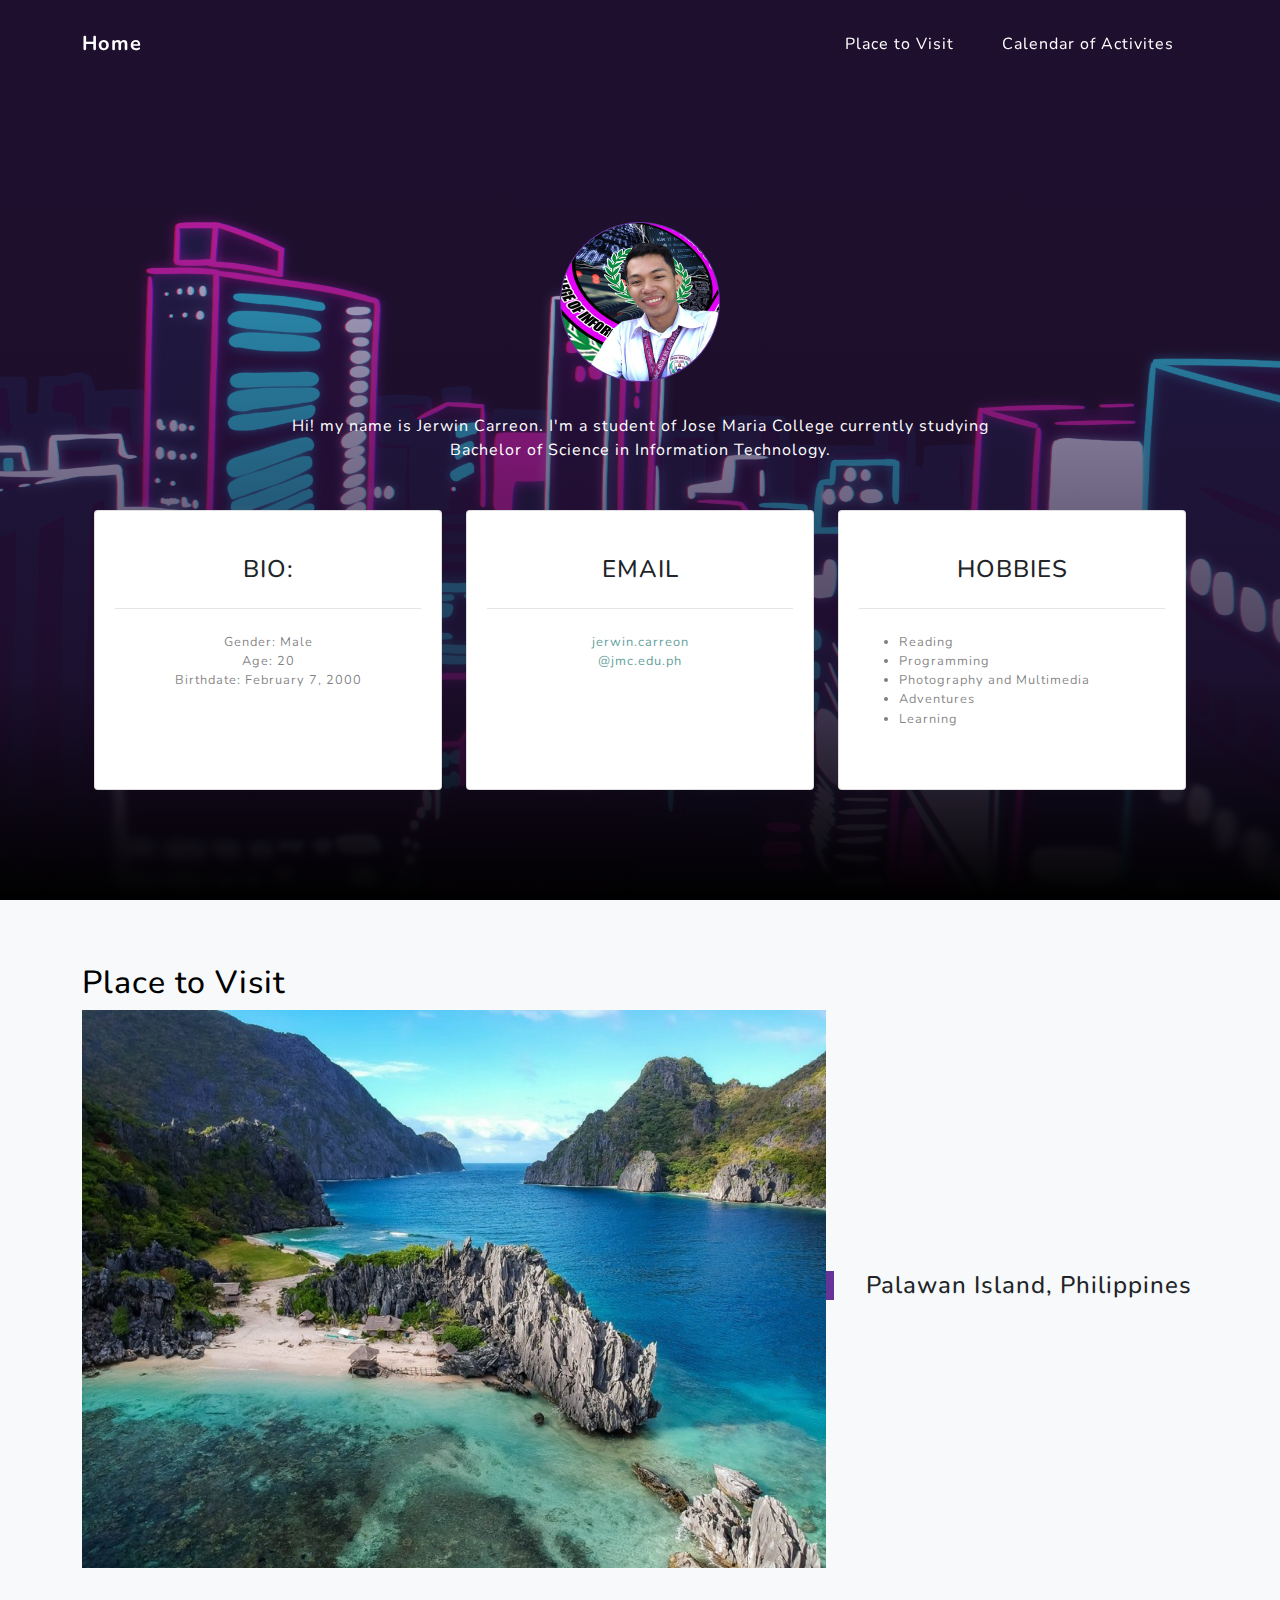
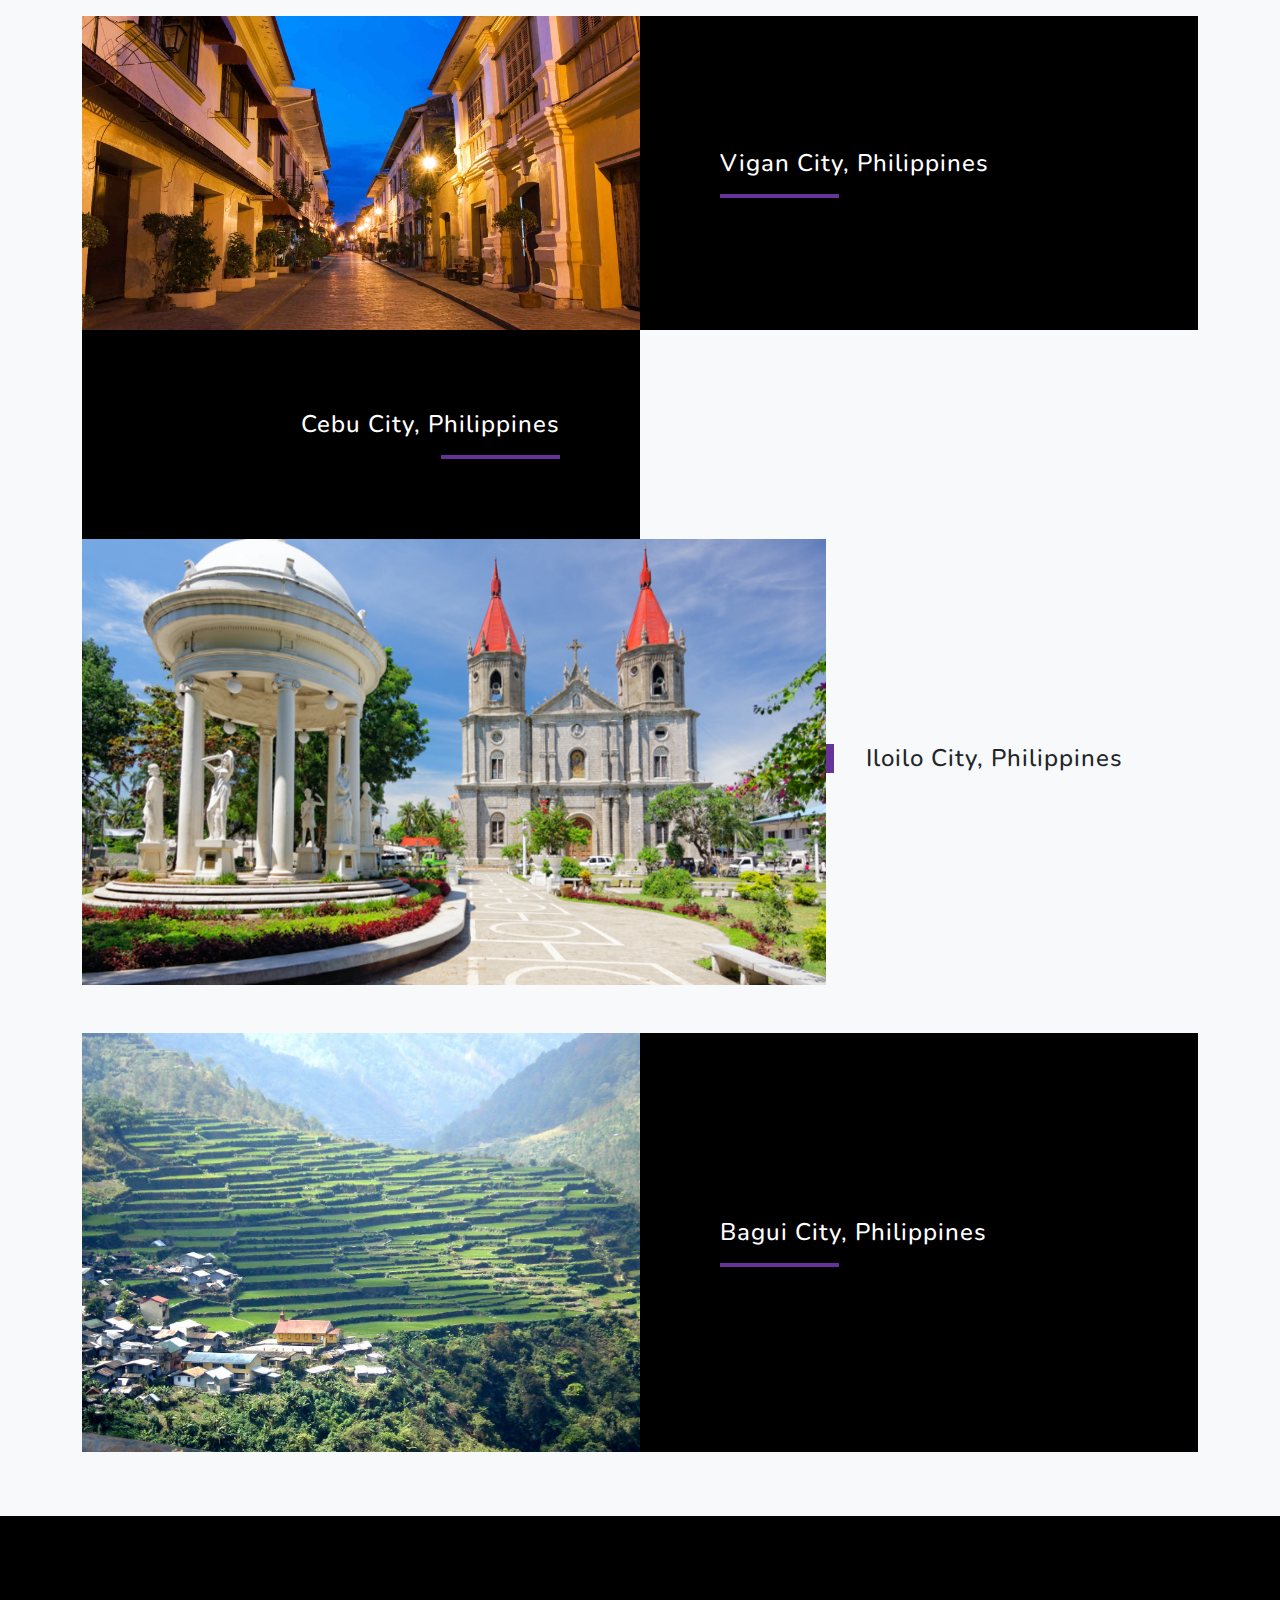
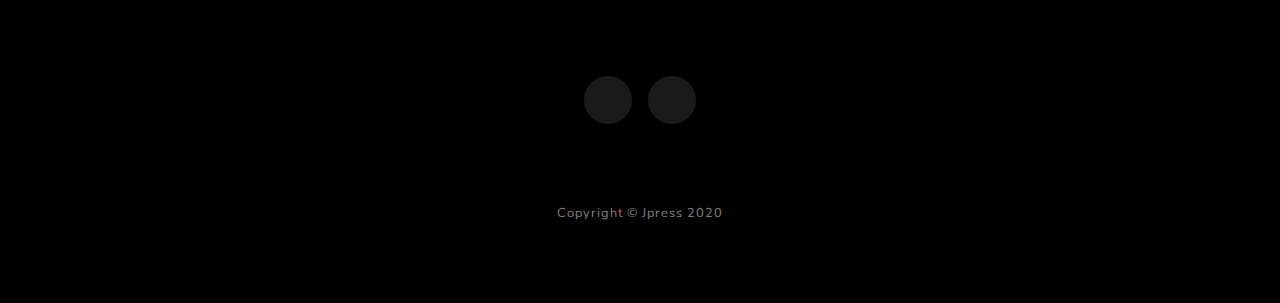
==== commit 9318889e: "deleted calendar of activities" ====
--- a/about/about.html
+++ b/about/about.html
@@ -37,14 +37,11 @@
             <div class="container d-flex h-100 align-items-center">
                 <div class="container">
                     <div class="row">
-                        <div class="col-md-10 col-lg-8 mx-auto text-center">
-                            <h2 class="text-white mb-5">About Me</h2>
+                        <div class="col-md-10 col-lg-8 mx-auto text-center" style="margin-top: 7em;">
                             <img class="jerpic" src="../assets/img/jerwin.png" alt="">
                             <p class="text-white mb-5">Hi! my name is Jerwin Carreon. I'm a student of Jose Maria College currently studying Bachelor of Science in Information Technology.</p>
                         </div>
                     </div>
-                </div>
-                <div class="container">
                     <div class="row">
                         <div class="col-md-4 mb-3 mb-md-0">
                             <div class="card py-4 h-100">
@@ -89,7 +86,7 @@
                                 </div>
                             </div>
                         </div>
-                    </div>     
+                    </div> 
                 </div>
             </div>
         </header>
@@ -158,65 +155,15 @@
                 </div>
             </div>
         </section>
-        <!-- Calendar of Activies-->
-        <section class="calendar-selection" id="calendar">
-            <div class="container">
-                <div class="row">
-                    <div class="col-lg-8 mx-auto">
-                        <h2 class="text-white mb-4">Calendar of Activities</h2>
-                          <table class="table-fill">
-                            <thead>
-                            <tr>
-                            <th class="text-left">September</th>
-                            <th class="text-left">October</th>
-                            <th class="text-left">November</th>
-                            </tr>
-                            </thead>
-                            <tbody class="table-hover">
-                            <tr>
-                            <td class="text-left">Submit Case Study</td>
-                            <td class="text-left">Learn Mobile Development</td>
-                            <td class="text-left">Apply All the Learnings of Cloud Computing</td>
-                            </tr>
-                            <tr>
-                            <td class="text-left">Create System Diagram</td>
-                            <td class="text-left">Contribute Codes and Files on Github</td>
-                            <td class="text-left">Practice Cyber Security and Ethics</td>
-                            </tr>
-                            <tr>
-                            <td class="text-left">Get to Know Database</td>
-                            <td class="text-left">Learn more about Data Science</td>
-                            <td class="text-left">Evaluate Future Plans</td>
-                        </tr>
-                            <tr>
-                            <td class="text-left">Try Event Driven Programming</td>
-                            <td class="text-left">Implement System Design and Analysis</td>
-                            <td class="text-left">Bond with my Family</td>
-                            </tr>
-                            <tr>
-                            <td class="text-left">Commit Examination Test</td>
-                            <td class="text-left">Commit Examination Test</td>
-                            <td class="text-left">Commit Examination Test</td>
-                            </tr>
-                            </tbody>
-                            </table>
-                            <br>
-                            <br>
-                            <br>
-                    </div>
-                </div>
-            </div>
-        </section>
         <!-- Contact-->
         <section class="contact-section bg-black">
             <div class="social d-flex justify-content-center">
-                <a class="mx-2" href="#!"><i class="fab fa-twitter"></i></a>
-                <a class="mx-2" href="#!"><i class="fab fa-facebook-f"></i></a>
-                <a class="mx-2" href="#!"><i class="fab fa-github"></i></a>
+                <a class="mx-2" href="https://www.facebook.com/jrwnMM/"><i class="fab fa-facebook-f"></i></a>
+                <a class="mx-2" href="https://github.com/jer-hub/jpress"><i class="fab fa-github"></i></a>
             </div>
         </section>
         <!-- Footer-->
-        <footer class="footer bg-black small text-center text-white-50"><div class="container">Copyright © Your Website 2020</div></footer>
+        <footer class="footer bg-black small text-center text-white-50"><div class="container">Copyright © Jpress 2020</div></footer>
         <!-- Bootstrap core JS-->
         <script src="https://cdnjs.cloudflare.com/ajax/libs/jquery/3.5.1/jquery.min.js"></script>
         <script src="https://stackpath.bootstrapcdn.com/bootstrap/4.5.0/js/bootstrap.bundle.min.js"></script>
@@ -224,4 +171,4 @@
         <script src="https://cdnjs.cloudflare.com/ajax/libs/jquery-easing/1.4.1/jquery.easing.min.js"></script>
         <!-- Core theme JS-->
         <script src="../js/scripts.js"></script>
-    </body>+    </body>
